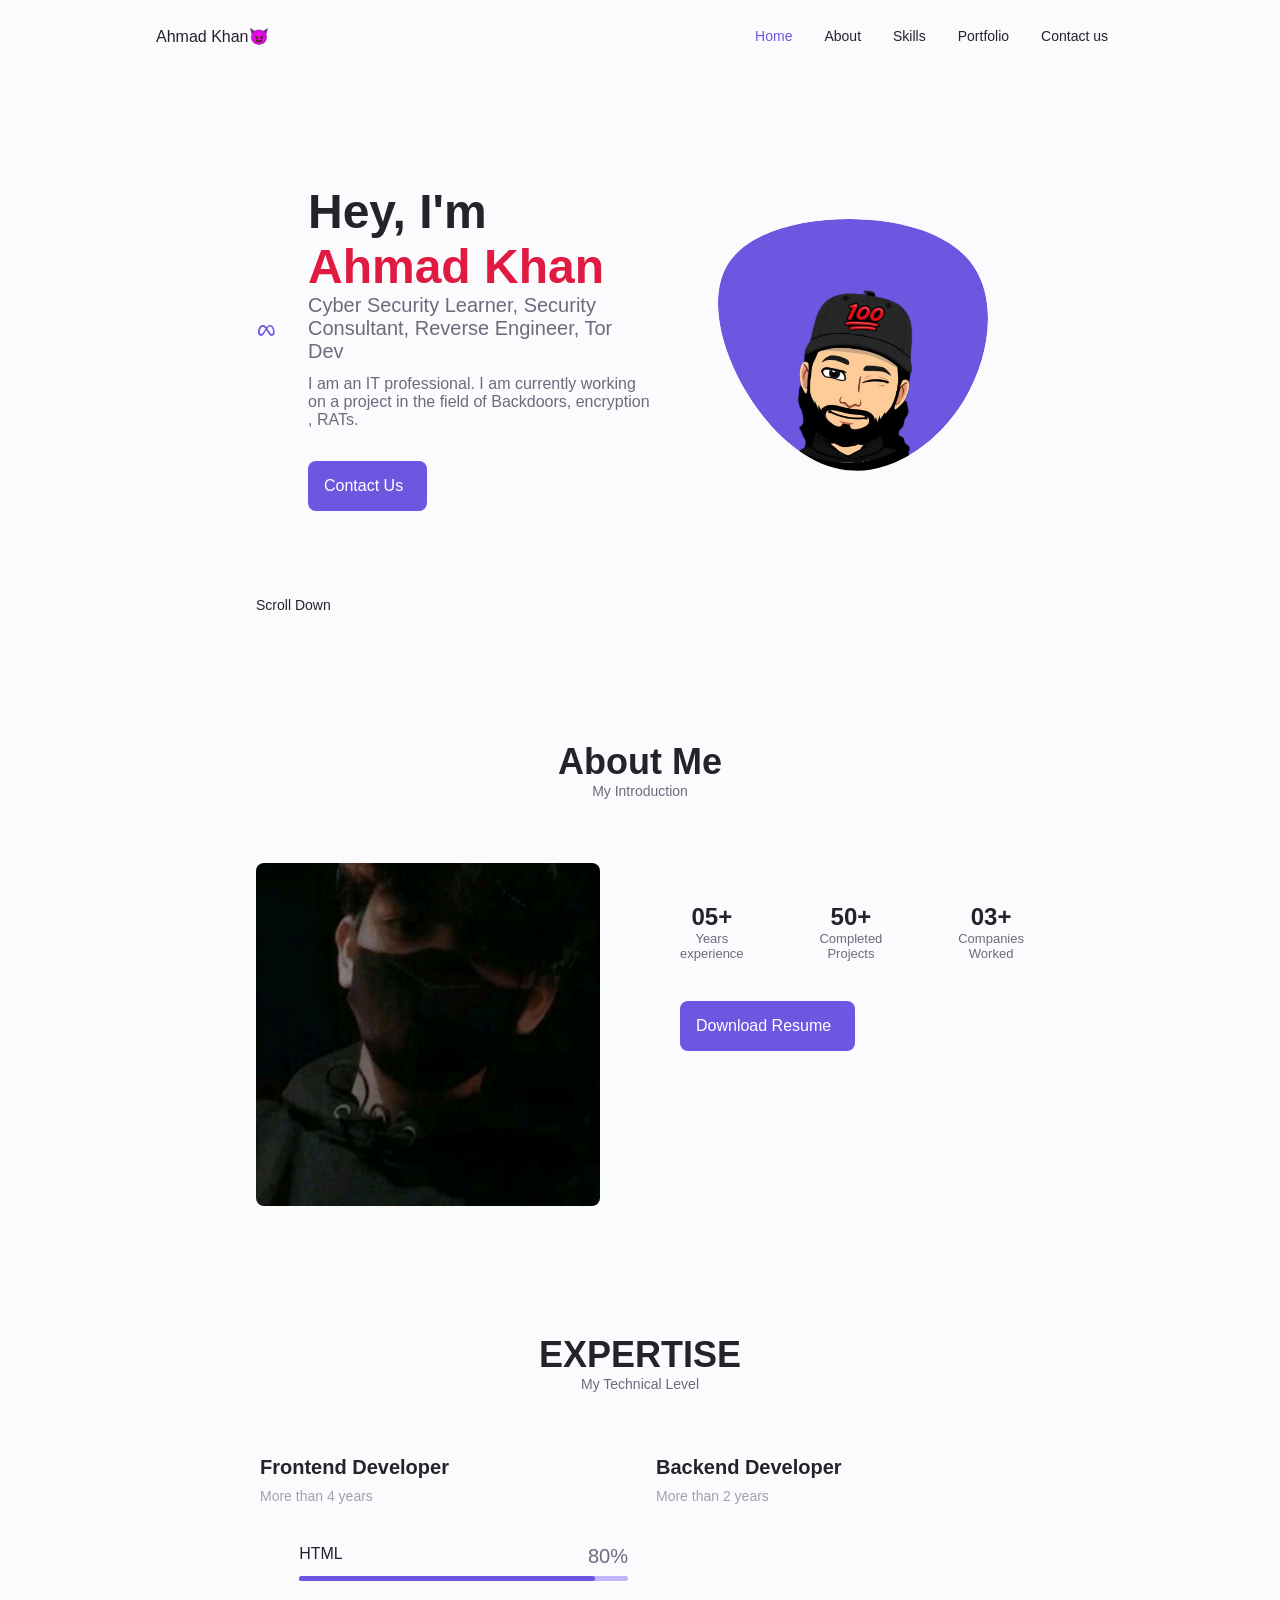
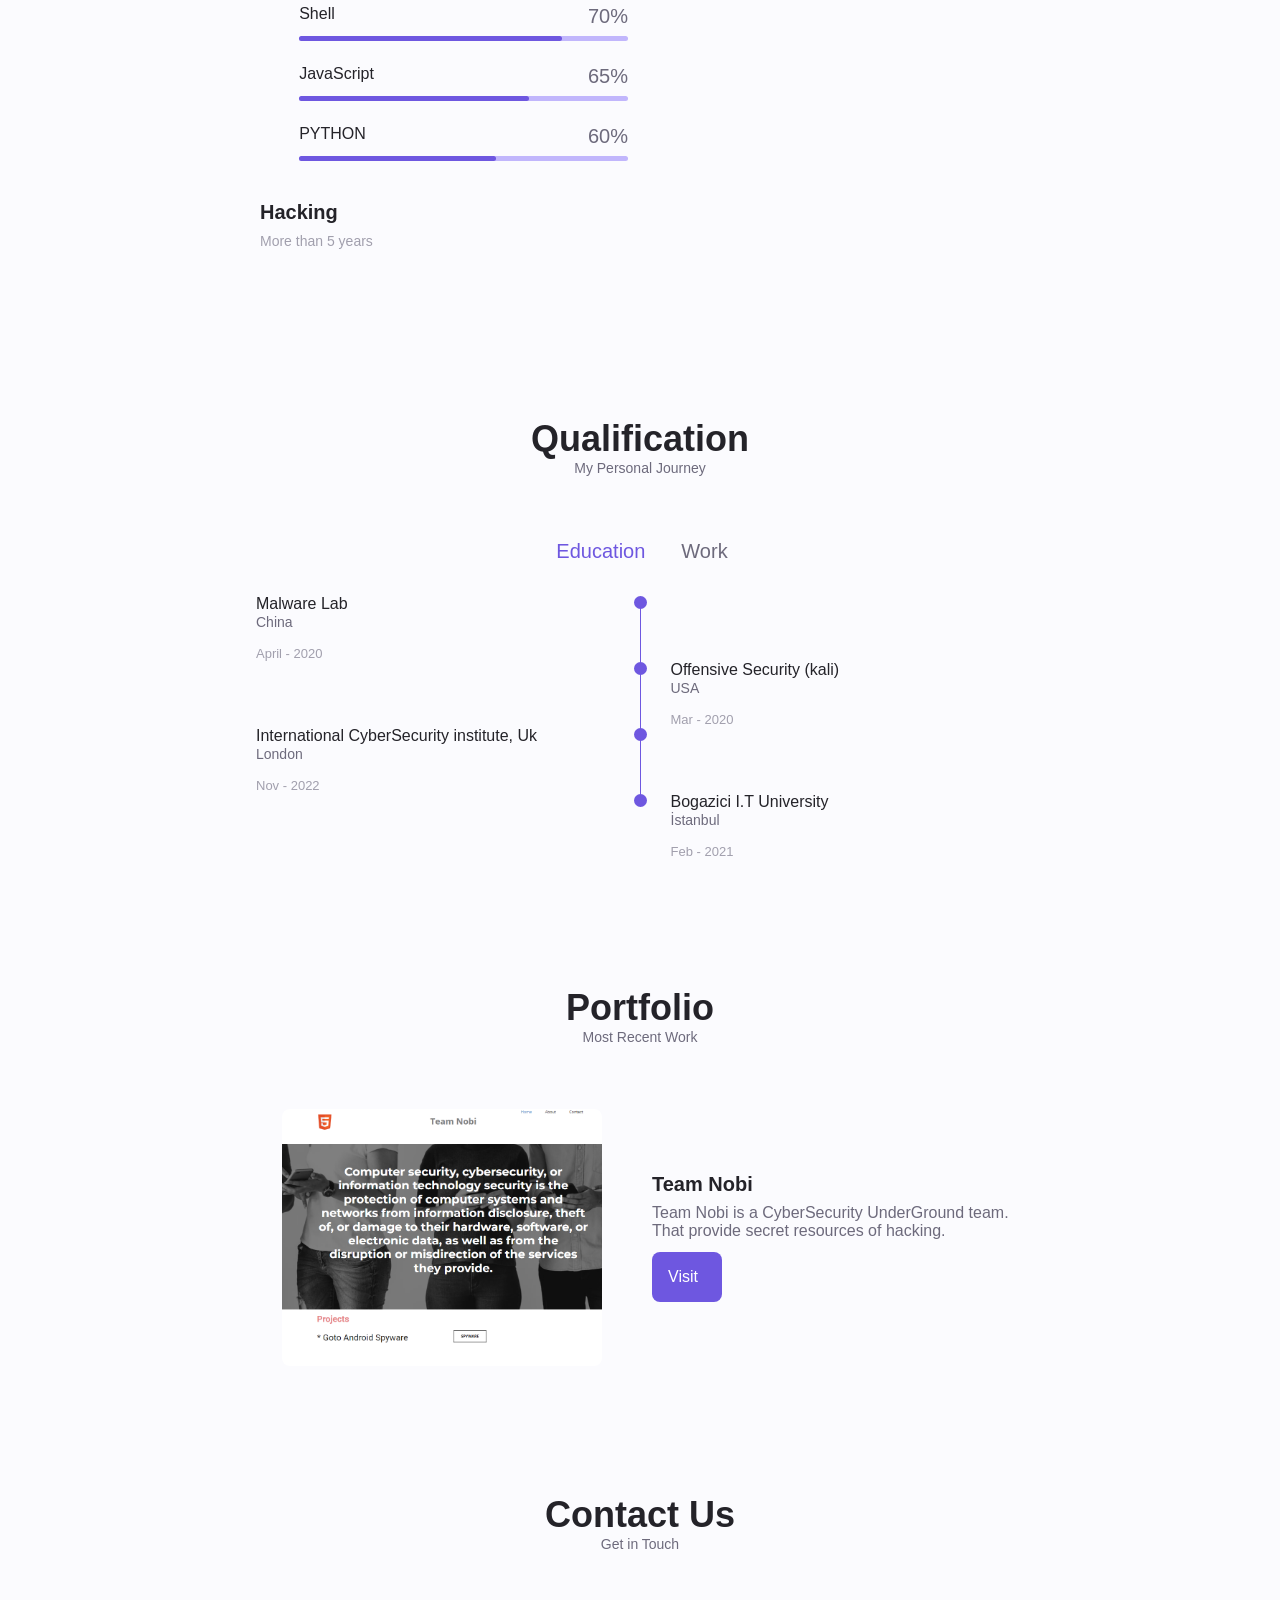
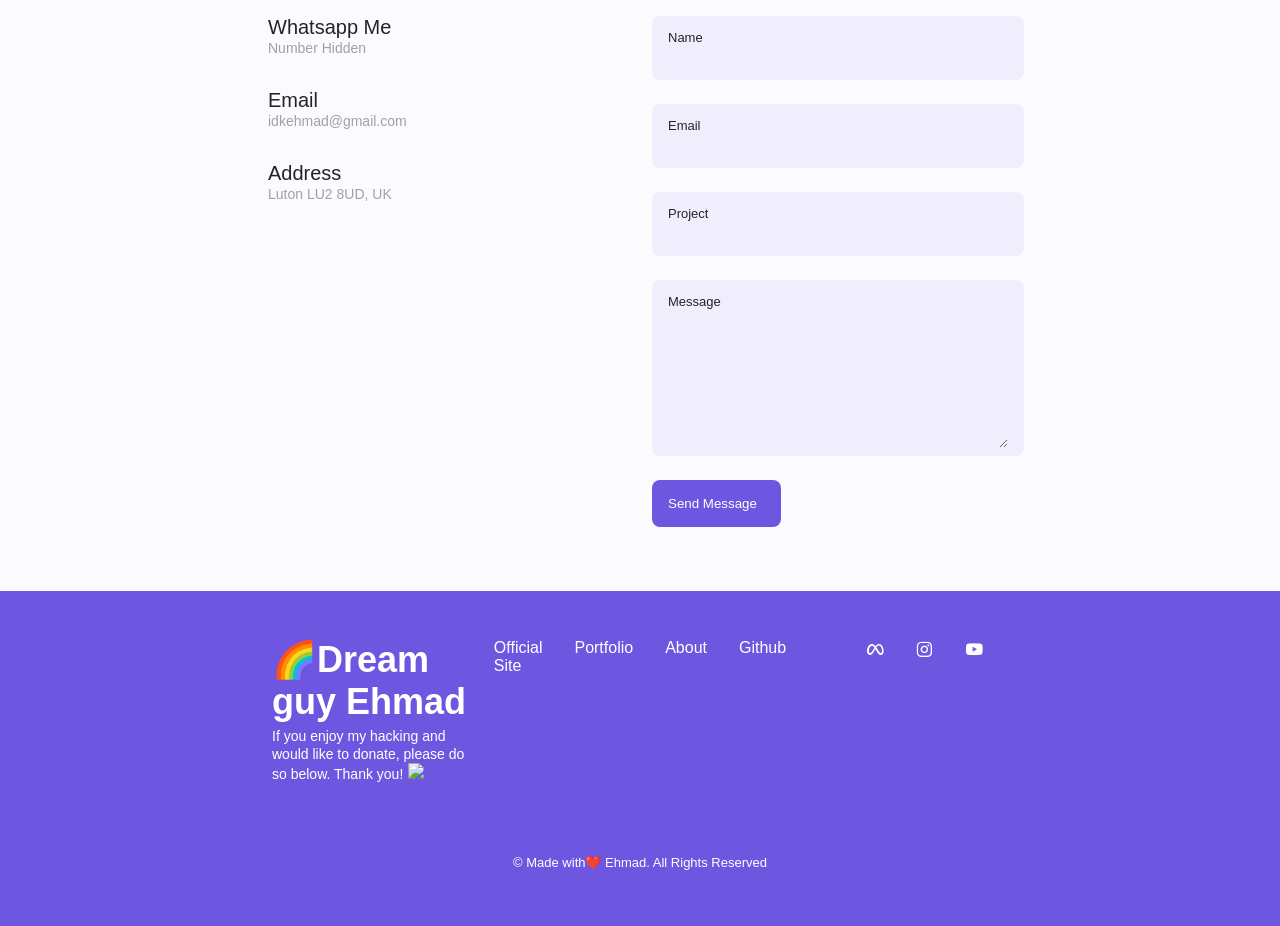
==== index.html @ 4e57ad01 "Update index.html" ====
<!DOCTYPE html>
<html lang="en">

<head>
    <meta charset="UTF-8">
    <meta name="viewport" content="width=device-width, initial-scale=1.0">
    <meta charset="UTF-8">
    <meta name="viewport" content="width=device-width, initial-scale=1.0">
    <meta name="viewport" content="width=device-width, initial-scale=1, shrink-to-fit=no">
    <meta name="viewport" content="width=device-width, initial-scale=1">
    <meta name="description"
        content="Hi there, I am Ahmad Khan. I'm a Ethical Hacker, programmer, Researcher, Pentester, dev  From Pakistan.">
    <meta name="robots" content="max-snippet:-1, max-image-preview:large, max-video-preview:-1">
    <link rel="canonical" href="#">
    <link rel="canonical" href="https://techbynobi.ga">
    <link rel="icon" type="image/x-icon" href="assets/img/favicon.ico">
    <meta property="og:locale" content="en_US">
    <meta property="og:type" content="website">
    <meta property="og:title" content=" (Fahad Khalid) - Cyber Security Lecturer, Security Consultant, Reverse Engineer, Tor Dev
    ">
    <meta property="og:description"
        content="Hi there, I am Ahmad Khan. A  a student of IT field, with a strong interest in information security; specifically penetration testing and offensive security.">


    <!--==================== UNICONS ====================-->
    <link rel="stylesheet" href="https://unicons.iconscout.com/release/v4.0.0/css/line.css">
    <link href='https://unpkg.com/boxicons@2.1.1/css/boxicons.min.css' rel='stylesheet'>
    <!--==================== SWIPER CSS ====================-->
    <link rel="stylesheet" href="assets/css/swiper-bundle.min.css">

    <!--==================== CSS ====================-->
    <link rel="stylesheet" href="assets/css/styles.css">

    <title>Personal Portfolio</title>
</head>

<body>
    <!--==================== HEADER ====================-->
    <header class="header" id="header">
        <nav class="nav container">
            <a class="nav__logo" href="#">Ahmad Khan😈</a>
            <div class="nav__menu" id="nav-menu">
                <ul class="nav__list grid">
                    <li class="nav__item">
                        <a class="nav__link active-link" href="#home">
                            <i class="uil uil-estate nav__icon"></i>Home
                        </a>
                    </li>
                    <li class="nav__item">
                        <a class="nav__link" href="#about">
                            <i class="uil uil-user nav__icon"></i>About
                        </a>
                    </li>
                    <li class="nav__item">
                        <a class="nav__link" href="#skills">
                            <i class="uil uil-file-alt nav__icon"></i>Skills
                        </a>
                    <li class="nav__item">
                        <a class="nav__link" href="#portfolio">
                            <i class="uil uil-scenery nav__icon"></i>Portfolio
                        </a>
                    </li>
                    <li class="nav__item">
                        <a class="nav__link" href="#contact">
                            <i class="uil uil-message nav__icon"></i>Contact us
                        </a>
                    </li>
                </ul>
                <i class="uil uil-times nav__close" id="nav-close"></i>
            </div>
            <div class="nav__btns">

                <!--==== Theme Change Button START ====-->
                <i class="uil uil-moon change-theme" id="theme-button"></i>
                <!--===== Theme Change Button END =====-->
                <div class="nav__toggle" id="nav-toggle">
                    <i class="uil uil-apps"></i>
                </div>
            </div>
        </nav>
    </header>

    <!--==================== MAIN ====================-->
    <main class="main">
        <!--==================== HOME ====================-->
        <section class="home section" id="home">
            <div class="home__container container grid">
                <div class="home__content grid">
                    <div class="home__social">
                        <a class="home__social-icon" href="https://facebook.com/babawaster" target="_blank">
                            <i class="bx bxl-meta"></i>
                        </a>
                        <a class="home__social-icon" href="https://youtube.com/" target="_blank">
                            <i class="uil uil-youtube"></i>
                        </a>
                        <a class="home__social-icon" href="https://github.com/mrxehmad" target="_blank">
                            <i class="uil uil-github-alt"></i>
                        </a>
                    </div>
                    <div class="home__img">
                        <svg class="home__blob" viewBox="0 0 200 187" xmlns="http://www.w3.org/2000/svg"
                            xmlns:xlink="http://www.w3.org/1999/xlink">
                            <mask id="mask0" mask-type="alpha">
                                <path d="M190.312 36.4879C206.582 62.1187 201.309 102.826 182.328 134.186C163.346 165.547 
                                 130.807 187.559 100.226 186.353C69.6454 185.297 41.0228 161.023 21.7403 129.362C2.45775 
                                 97.8511 -7.48481 59.1033 6.67581 34.5279C20.9871 10.1032 59.7028 -0.149132 97.9666 
                                 0.00163737C136.23 0.303176 174.193 10.857 190.312 36.4879Z" />
                            </mask>
                            <g mask="url(#mask0)">
                                <path d="M190.312 36.4879C206.582 62.1187 201.309 102.826 182.328 134.186C163.346 
                                 165.547 130.807 187.559 100.226 186.353C69.6454 185.297 41.0228 161.023 21.7403 
                                 129.362C2.45775 97.8511 -7.48481 59.1033 6.67581 34.5279C20.9871 10.1032 59.7028 
                                 -0.149132 97.9666 0.00163737C136.23 0.303176 174.193 10.857 190.312 36.4879Z" />
                                <image class="home__blob-img" x='12' y='18' href="assets/img/bitmo.png" />
                            </g>
                        </svg>
                    </div>
                    <div class="home__data">
                        <h1 class="home__title">Hey, I'm <span style="color: rgb(224, 26, 65);">Ahmad Khan</span></h1>
                        <h3 class="home__subtitle">Cyber Security Learner, Security Consultant, Reverse Engineer, Tor Dev</h3>
                        <p class="home__description">I am an IT professional.
                             I am currently working on a project in the field of Backdoors, encryption , RATs.</p>
                        <a class="button button--flex" href="#contact">
                            Contact Us <i class="uil uil-message button__icon"></i>
                        </a>
                    </div>
                </div>
                <div class="home__scroll">
                    <a class="home__scroll-button button--flex" href="#about">
                        <i class="uil uil-mouse-alt home__scroll-mouse"></i>
                        <span class="home__scroll-name">Scroll Down</span>
                        <i class="uil uil-arrow-down home__scroll-arrow"></i>
                    </a>
                </div>
            </div>
        </section>

        <!--==================== ABOUT ====================-->
        <section class="about section" id="about">
            <h2 class="section__title">About Me</h2>
            <span class="section__subtitle">My Introduction</span>
            <div class="about__container container grid">
                <img class="about__img" src="assets/img/admin.jpg" alt="about" />
                <div class="about__data">
                    <p class="about__description">
                        </p>
                    <div class="about__info">
                        <div>
                            <span class="about__info-title">05+</span>
                            <span class="about__info-name">Years <br /> experience</span>
                        </div>
                        <div>
                            <span class="about__info-title">50+</span>
                            <span class="about__info-name">Completed <br>Projects</span>
                        </div>
                        <div>
                            <span class="about__info-title">03+</span>
                            <span class="about__info-name">Companies <br>Worked</span>
                        </div>
                    </div>
                    <div class="about__buttons">
                        <a class="button button--flex" download=""
                            href="/site/bio.txt">
                            Download Resume <i class="uil uil-download-alt button__icon"></i>
                        </a>
                    </div>
                </div>
            </div>
        </section>

        <!--==================== SKILLS ====================-->
        <section class="skills section" id="skills">
            <h2 class="section__title">EXPERTISE</h2>
            <span class="section__subtitle">My Technical Level</span>
            <div class="skills__container container grid">
                <div>
                    <!--=================== Skil 1 ====================-->
                    <div class="skills__content skills__open">
                        <div class="skills__header">
                            <i class="uil uil-brackets-curly skills__icon"></i>
                            <div>
                                <h1 class="skills__title">Frontend Developer</h1>
                                <span class="skills__subtitle">More than 4 years</span>
                            </div>
                            <i class="uil uil-angle-down skills__arrow"></i>
                        </div>
                        <div class="skills__list grid">
                            <div class="skills__data">
                                <div class="skills__title">
                                    <h3 class="skills__name">HTML</h3>
                                    <span class="skills__number">80%</span>
                                </div>
                                <div class="skills__bar">
                                    <span class="skills__percentage skills__html"></span>
                                </div>
                            </div>
                            <div class="skills__data">
                                <div class="skills__title">
                                    <h3 class="skills__name">Shell</h3>
                                    <span class="skills__number">70%</span>
                                </div>
                                <div class="skills__bar">
                                    <span class="skills__percentage skills__css"></span>
                                </div>
                            </div>
                            <div class="skills__data">
                                <div class="skills__title">
                                    <h3 class="skills__name">JavaScript</h3>
                                    <span class="skills__number">65%</span>
                                </div>
                                <div class="skills__bar">
                                    <span class="skills__percentage skills__js"></span>
                                </div>
                            </div>
                            <div class="skills__data">
                                <div class="skills__title">
                                    <h3 class="skills__name">PYTHON</h3>
                                    <span class="skills__number">60%</span>
                                </div>
                                <div class="skills__bar">
                                    <span class="skills__percentage skills__react"></span>
                                </div>
                            </div>
                        </div>
                    </div>
                </div>
                <!--=================== Skil 2 ====================-->
                <div class="skills__content skills__close">
                    <div class="skills__header">
                        <i class="uil uil-server-network skills__icon"></i>
                        <div>
                            <h1 class="skills__title">Backend Developer</h1>
                            <span class="skills__subtitle">More than 2 years</span>
                        </div>
                        <i class="uil uil-angle-down skills__arrow"></i>
                    </div>
                    <div class="skills__list grid">
                        <div class="skills__data">
                            <div class="skills__title">
                                <h3 class="skills__name">PHP</h3>
                                <span class="skills__number">80%</span>
                            </div>
                            <div class="skills__bar">
                                <span class="skills__percentage skills__php"></span>
                            </div>
                        </div>
                        <div class="skills__data">
                            <div class="skills__title">
                                <h3 class="skills__name">NODE JS</h3>
                                <span class="skills__number">70%</span>
                            </div>
                            <div class="skills__bar">
                                <span class="skills__percentage skills__node"></span>
                            </div>
                        </div>
                        <div class="skills__data">
                            <div class="skills__title">
                                <h3 class="skills__name">FIREBASE</h3>
                                <span class="skills__number">68%</span>
                            </div>
                            <div class="skills__bar">
                                <span class="skills__percentage skills__firebase"></span>
                            </div>
                        </div>
                        <div class="skills__data">
                            <div class="skills__title">
                                <h3 class="skills__name">PYTHON</h3>
                                <span class="skills__number">95%</span>
                            </div>
                            <div class="skills__bar">
                                <span class="skills__percentage skills__python"></span>
                            </div>
                        </div>
                    </div>
                    <!--  </div>-->
                </div>
                <div>
                    <!--=================== Skil 3 ====================-->
                    <div class="skills__content skills__close">
                        <div class="skills__header">
                            <i class="uil uil-shield skills__icon"></i>
                            <div>
                                <h1 class="skills__title">Hacking</h1>
                                <span class="skills__subtitle">More than 5 years</span>
                            </div>
                            <i class="uil uil-angle-down skills__arrow"></i>
                        </div>
                        <div class="skills__list grid">
                            <div class="skills__data">
                                <div class="skills__title">
                                    <h3 class="skills__name">Pentesting</h3>
                                    <span class="skills__number">80%</span>
                                </div>
                                <div class="skills__bar">
                                    <span class="skills__percentage skills__Pentesting"></span>
                                </div>
                            </div>
                            <div class="skills__data">
                                <div class="skills__title">
                                    <h3 class="skills__name">Malware Development</h3>
                                    <span class="skills__number">100%</span>
                                </div>
                                <div class="skills__bar">
                                    <span class="skills__percentage skills__Malware"></span>
                                </div>
                            </div>
                            <div class="skills__data">
                                <div class="skills__title">
                                    <h3 class="skills__name">Reverse Engineering</h3>
                                    <span class="skills__number">90%</span>
                                </div>
                                <div class="skills__bar">
                                    <span class="skills__percentage skills__Reverse"></span>
                                </div>
                            </div>
                        </div>
                    </div>
                </div>
            </div>
            </div>
        </section>



        <!--==================== QUALIFICATION ====================-->
        <section class="qualification section">
            <h2 class="section__title">Qualification</h2>
            <span class="section__subtitle">My Personal Journey</span>

            <div class="qualification__container container">
                <div class="qualification__tabs">
                    <div class="qualification__button button--flex qualification__active" data-target="#education">
                        <i class="uil uil-graduation-cap qualification__icon"></i>
                        Education
                    </div>

                    <div class="qualification__button button--flex" data-target="#work">
                        <i class="uil uil-briefcase-alt qualification__icon"></i>
                        Work
                    </div>
                </div>

                <div class="qualification__section">
                    <!--==================== QUALIFICATION CONTENT 1 ====================-->
                    <div class="qualification__content qualification__active" data-content id="education">
                        <!--==================== QUALIFICATION C 1 ====================-->
                        <div class="qualification__data">
                            <div>
                                <h3 class="qualification__title"> Malware Lab</h3>
                                <span class="qualification__subtitle">China</span>
                                <div class="qualification__calendar">
                                    <i class="uil uil-calendar-alt"></i>
                                     April - 2020
                                </div>
                            </div>
                            <div>
                                <span class="qualification__rounder"></span>
                                <span class="qualification__line"></span>
                            </div>
                        </div>

                        <!--==================== QUALIFICATION 2 ====================-->
                        <div class="qualification__data">
                            <div></div>
                            <div>
                                <span class="qualification__rounder"></span>
                                <span class="qualification__line"></span>
                            </div>
                            <div>
                                <h3 class="qualification__title">Offensive Security (kali)</h3>
                                <span class="qualification__subtitle">USA</span>
                                <div class="qualification__calendar">
                                    <i class="uil uil-calendar-alt"></i>
                                    Mar - 2020
                                </div>
                            </div>
                        </div>

                        <!--==================== QUALIFICATION 3 ====================-->
                        <div class="qualification__data">
                            <div>
                                <h3 class="qualification__title">International
                                    CyberSecurity
                                    institute, Uk</h3>
                                <span class="qualification__subtitle">London</span>
                                <div class="qualification__calendar">
                                    <i class="uil uil-calendar-alt"></i>
                                    Nov - 2022
                                </div>
                            </div>

                            <div>
                                <span class="qualification__rounder"></span>
                                <span class="qualification__line"></span>
                            </div>
                        </div>
                        <!--==================== QUALIFICATION 4 ====================-->
                        <div class="qualification__data">
                            <div></div>
                            <div>
                                <span class="qualification__rounder"></span>
                                <!--==<span class="qualification__line"></span>===-->
                            </div>
                            <div>
                                <h3 class="qualification__title">Bogazici I.T
                                    University</h3>
                                <span class="qualification__subtitle">İstanbul</span>
                                <div class="qualification__calendar">
                                    <i class="uil uil-calendar-alt"></i>
                                   Feb - 2021
                                </div>
                            </div>
                        </div>
                    </div>
                    <!--==================== QUALIFICATIONs CONTENT 1 ====================-->
                    <div class="qualification__content" data-content id="work">
                        <!--==================== QUALIFICATION 1 ====================-->
                        <div class="qualification__data">
                            <div>
                                <h3 class="qualification__title">Web Developer & Platform Manager</h3>
                                <span class="qualification__subtitle">Hell Corporations</span>
                                <div class="qualification__calendar">
                                    <i class="uil uil-calendar-alt"></i>
                                   April - 2022
                                </div>
                            </div>

                            <div>
                                <span class="qualification__rounder"></span>
                                <span class="qualification__line"></span>
                            </div>
                        </div>

                        <!--==================== QUALIFICATION 2 ====================-->
                        
                        <!--==================== QUALIFICATION 3 ====================-->
                        <div class="qualification__data">
                            <div>
                                <h3 class="qualification__title">Ui Design</h3>
                                <span class="qualification__subtitle">Area 52</span>
                                <div class="qualification__calendar">
                                    <i class="uil uil-calendar-alt"></i>
                                    2013 - 2015
                                </div>
                            </div>

                            <div>
                                <span class="qualification__rounder"></span>
                                <!--<span class="qualification__line"></span>-->
                            </div>
                        </div>
                    </div>
                </div>
            </div>
        </section>
        
        <!--==================== PORTFOLIO ====================-->
        <section class="portfolio section" id="portfolio">
            <h2 class="section__title">Portfolio</h2>
            <span class="section__subtitle">Most Recent Work</span>
            <div class="portfolio__container container swiper-container">
                <div class="swiper-wrapper">
                    <!--==================== PORTFOLIO 1 ====================-->
                    <div class="portfolio__content grid swiper-slide">
                        <img class="portfolio__img" src="assets/img/portfolio1.jpg" alt="portfolio1" />

                        <div class="portfolio__data">
                            <h3 class="port__title">Team Nobi</h3>
                            <p class="port__des">Team Nobi is a CyberSecurity UnderGround team. That provide secret resources of hacking.</p>
                            <a class="button button--flex button--small portfolio__button"
                                href="/sites/tn.html" target="_blank">
                                Visit
                                <i class="uil uil-arrow-right button__icon"></i>
                            </a>
                        </div>
                    </div>

                    <!--==================== PORTFOLIO 2 ====================-->
                    <div class="portfolio__content grid swiper-slide">
                        <img class="portfolio__img" src="assets/img/portfolio2.jpg" alt="portfolio2" />

                        <div class="portfolio__data">
                            <h3 class="port__title">Tech Nobi Security Blog</h3>
                            <p class="port__des">Tech Nobi is a secret cyber security blog that provides all hidden information about dark cyber security topics.</p>
                            <a class="button button--flex button--small portfolio__button"
                                href="/site/index.html" target="_blank">
                                Visit
                                <i class="uil uil-arrow-right button__icon"></i>
                            </a>
                        </div>
                    </div>

                    <!--==================== PORTFOLIO 3 ====================-->
                    
                <!-- Add Arrows -->
                <div class="swiper-button-next">
                    <i class="uil uil-angle-right-b swiper-portfolio-icon"></i>
                </div>

                <div class="swiper-button-prev">
                    <i class="uil uil-angle-left-b swiper-portfolio-icon"></i>
                </div>

                <!-- Add Pagination -->
                <div class="swiper-pagination"></div>
            </div>
        </section>

       

        <!--==================== CONTACT ME ====================-->
        <section class="contact section" id="contact">
            <h2 class="section__title">Contact Us</h2>
            <span class="section__subtitle">Get in Touch</span>

            <div class="contact__container container grid">
                <div>
                    <div class="contact__information">
                        <i class="uil uil-phone contact__icon"></i>

                        <div>
                            <h3 class="contact__title">Whatsapp Me</h3>
                            <span class="contact__subtitle">Number Hidden</span>
                        </div>
                    </div>

                    <div class="contact__information">
                        <i class="uil uil-envelope container__icon contact__icon"></i>

                        <div>
                            <h3 class="contact__title">Email</h3>
                            <span class="contact__subtitle">idkehmad@gmail.com</span>
                        </div>
                    </div>

                    <div class="contact__information">
                        <i class="uil uil-map-marker contact__icon"></i>

                        <div>
                            <h3 class="contact__title">Address</h3>
                            <span class="contact__subtitle">Luton LU2 8UD, UK</span>
                        </div>
                    </div>
                </div>
                <form class="contact__form grid" action="mailto:idkehmad@gmail.com" method="POST"
                    accept-charset="utf-8">
                    <div class="contact__inputs grid">
                        <div class="contact__content">
                            <label class="contact__label" for="">Name</label>
                            <input class="contact__input" type="text" name="" id="_replyto" value="" />
                        </div>
                        <div class="contact__content">
                            <label class="contact__label" for="">Email</label>
                            <input class="contact__input" type="email" name="" id="message" value="" />
                        </div>
                    </div>
                    <div class="contact__content">
                        <label class="contact__label" for="">Project</label>
                        <input class="contact__input" type="text" name="" id="name" value="" />
                    </div>
                    <div class="contact__content">
                        <label class="contact__label" for="">Message</label>
                        <textarea class="contact__input" name="message" rows="7" cols="0"></textarea>
                    </div>

                    <div>
                        <a class="button button--flex" type="submit">
                            <button type="submit"
                                style="background-color: transparent; border-style: hidden; color: white;"> Send
                                Message</button>
                            <i class="uil uil-message button__icon"></i>
                        </a>
                    </div>
                </form>
            </div>
        </section>
    </main>

    <!--==================== FOOTER ====================-->
    <footer class="footer">
        <div class="footer__bg">
            <div class="footer__container container grid">
                <div>
                    <h1 class="footer__title">🌈Dream guy Ehmad</h1>
                    <span class="footer__subtitle"> If you enjoy my hacking and would like to donate, please do so below. Thank you!</span>
                    <a href="https://www.buymeacoffee.com/mrxahmad" target="_blank"><img src="https://img.buymeacoffee.com/button-api/?text=Buy me a coffee&emoji=&slug=itxfahdi&button_colour=BD5FFF&font_colour=ffffff&font_family=Cookie&outline_colour=000000&coffee_colour=FFDD00" /></a>
                </div>

                <ul class="footer__links">
                    <li>
                        <a class="footer__link" href="site/index.html" target="_blank" title="Portfolio">Official Site</a>
                    </li>
                    <li>
                        <a class="footer__link" href="#portfolio" title="Portfolio">Portfolio</a>
                    </li>
                    <li>
                        <a class="footer__link" href="#about" title="About">About</a>
                    </li>
                    <li>
                        <a class="footer__link" href="https://github.com/mrxahmad" title="Github"
                            target="_blank">Github</a>
                    </li>
                </ul>
                <div class="footer__socials">
                    <a class="footer__social" href="https://facebook.com/babawaster" title="Facebook" target="_blank">
                        <i class="bx bxl-meta"></i>
                    </a>

                    <a class="footer__social" href="https://instagram.com/mr__xahmad" title="Instagram" target="_blank">
                        <i class='bx bxl-instagram' ></i>
                    </a>
                    
                    

                    <a class="footer__social" href="https://youtube.com/" title="YouTube" target="_blank">
                        <i class='bx bxl-youtube' ></i>
                    </a>
                </div>
            </div>
            <p class="footer__copy">&#169; Made with❤️ Ehmad. All Rights Reserved</p>
        </div>
    </footer>

    <!--==================== SCROLL TOP ====================-->
    <a class="scrollup" id="scroll-up" href="#">
        <i class="uil uil-arrow-up scrollup__icon"></i>
    </a>

    <!--==================== SWIPER JS ====================-->
    <script src="assets/js/swiper-bundle.min.js"></script>

    <!--==================== MAIN JS ====================-->
    <script src="assets/js/main.js"></script>
</body>

</html>
---- assets/css/styles.css ----
/*==================== GOOGLE FONTS ====================*/
@import url('https://fonts.googleapis.com/css2?family=Poppins:wght@400;500&display=swap');

/*==================== VARIABLES CSS ====================*/
:root {
    --header-height: 3rem;

    /*========== Colors ==========*/
    /* Change favorite color */
    --hue-color: 250; /*Purple 250 - Green 142 - Blue 230 - Pink 340*/

    /* HSL color mode */
    --first-color: hsl(var(--hue-color), 69%, 61%);
    --first-color-second: hsl(var(--hue-color), 69%, 61%);
    --first-color-alt: hsl(var(--hue-color), 57%, 53%);
    --first-color-lighter: hsl(var(--hue-color), 92%, 85%);
    --title-color: hsl(var(--hue-color), 8%, 15%);
    --text-color: hsl(var(--hue-color), 8%, 45%);
    --text-color-light: hsl(var(--hue-color), 8%, 65%);
    --input-color: hsl(var(--hue-color), 70%, 96%);
    --body-color: hsl(var(--hue-color), 60%, 99%);
    --container-color: #FFF;
    --scroll-bar-color: hsl(var(--hue-color), 12%, 90%);
    --scroll-thumb-color: hsl(var(--hue-color), 12%, 80%);

    /*========== Font and typography ==========*/
    --body-font: cursive;

    /* .5rem = 8px, 1rem = 16px, 1.5rem = 24px ... */
    --big-font-size: 2rem;
    --h1-font-size: 1.5rem;
    --h2-font-size: 1.25rem;
    --h3-font-size: 1.125rem;
    --normal-font-size: .938rem;
    --small-font-size: .813rem;
    --smaller-font-size: .75rem;

    /*========== Font weight ==========*/
    --font-medium: 500;
    --font-semi-bold: 600;

    /*========== Margenes Bottom ==========*/
    /* .25rem = 4px, .5rem = 8px, .75rem = 12px ... */
    --mb-0-25: .25rem;
    --mb-0-5: .5rem;
    --mb-0-75: .75rem;
    --mb-1: 1rem;
    --mb-1-5: 1.5rem;
    --mb-2: 2rem;
    --mb-2-5: 2.5rem;
    --mb-3: 3rem;

    /*========== z index ==========*/
    --z-tooltip: 10;
    --z-fixed: 100;
    --z-modal: 1000;
}

/* Font size for large devices */
@media screen and (min-width: 968px) {
    :root {
        --big-font-size: 3rem;
        --h1-font-size: 2.25rem;
        --h2-font-size: 1.5rem;
        --h3-font-size: 1.25rem;
        --normal-font-size: 1rem;
        --small-font-size: .875rem;
        --smaller-font-size: .813rem;
    }
}

/*========== Variables Dark theme ==========*/

body.dark-theme{
     /* HSL color mode */
     --first-color-second: hsl(var(--hue-color), 30%, 8%);
     --title-color: hsl(var(--hue-color), 8%, 95%);
     --text-color: hsl(var(--hue-color), 8%, 75%);
     --input-color: hsl(var(--hue-color), 29%, 16%);
     --body-color: hsl(var(--hue-color), 28%, 12%);
     --container-color: hsl(var(--hue-color), 29%, 16);
     --scroll-bar-color: hsl(var(--hue-color), 12%, 48%);
     --scroll-thumb-color: hsl(var(--hue-color), 12%, 36%);
}

/*========== Button Dark/Light ==========*/
.nav__btns{
   display: flex;
   align-items: center;
}

.change-theme{
   font-size: 1.25rem;
   color: var(--title-color);
   margin-right: var(--mb-1);
   cursor: pointer;
}

.change-theme:hover{
   color: var(--first-color);
}

/*==================== BASE ====================*/
*{
   box-sizing: border-box;
   padding: 0;
   margin: 0;
}

html{
   scroll-behavior: smooth;
}

body{
   margin: 0 0 var(--header-height) 0;
   /* font-family: var(--body-color); */
   font-family: 'Gill Sans', 'Gill Sans MT', Calibri, 'Trebuchet MS', sans-serif;
   font-style: var(--normal-font-size);
   background-color: var(--body-color);
   color: var(--text-color);
}

h1,h2,h3,h4{
   color: var(--title-color);
   font-weight: var(--font-semi-bold);
}
ul{
   list-style: none;
}

a{
   text-decoration: none;
}

img{
   max-width: 100%;
   height: auto;
}
/*==================== REUSABLE CSS CLASSES ====================*/
.section{
   padding: 2rem 0 4rem;
}

.section__title{
   font-size: var(--h1-font-size);
}

 .section__subtitle{
    display: block;
    font-size: var(--small-font-size);
    margin-bottom: var(--mb-3);
 }

 .section__title,
 .section__subtitle{
    text-align: center;
 }
/*==================== LAYOUT  ====================*/
.container{
   max-width: 768px;
   margin-left: var(--mb-1-5);
   margin-right: var(--mb-1-5);
}

.grid{
   display: grid;
   gap: 1.5rem;
}

.header{
   width: 100%;
   position: fixed;
   bottom: 0;
   left: 0;
   z-index: var(--z-fixed);
   background-color: var(--body-color);
}
/*==================== NAV ====================*/

.nav{
   max-width: 968px;
   height: var(--header-height);
   display: flex;
   justify-content: space-between;
   align-items: center;
}
.nav__logo,
.nav__toggle{
   color: var(--title-color);
   font-weight: var(--font-medium);
}

.nav__logo:hover{
   color: var(--first-color);
}
.nav__toggle{
   font-size: 1.1rem;
   cursor: position;
}
.nav__toggle:hover{
   color: var(--first-color);
}

@media screen and (max-width: 767px){
   .nav__menu{
      position: fixed;
      bottom: -100%;
      left: 0;
      width: 100%;
      background-color: var(--body-color);
      padding: 2rem 1.5rem 4rem;
      box-shadow: 0 -1px 4px rgba(0, 0, 0, .15);
      border-radius: 1.5rem 1.5rem 0 0;
      transition: .3s;
   }
}

.nav__list{
   grid-template-columns: repeat(3, 1fr);
   gap: 2rem;
}

.nav__link{
   display: flex;
   flex-direction: column;
   align-items: center;
   font-size: var(--small-font-size);
   color: var(--title-color);
   font-weight: var(--font-medium);
}

.nav__link:hover{
   color: var(--first-color);
}

.nav__icon{
   font-size: 1.2rem;
}

.nav__close{
   position: absolute;
   right: 1.3rem;
   bottom: .5rem;
   font-size: 1.5rem;
   cursor: pointer;
   color: var(--first-color);
}

.nav__close:hover{
   color: var(--first-color-alt);
}
/* show menu */
.show-menu{
   bottom: 0;
}

/* Active link */
.active-link{
   color: var(--first-color);
}

/* Change background header */
.scroll-header{
   box-shadow: 0 -1px 4px rgba(0, 0, 0, .15);
}

/*==================== HOME ====================*/
.home__container{
   gap: 1rem;
}

.home__content{
   grid-template-columns: .5fr 3fr;
   padding-top: 3.5rem;
   align-items: center;
}

.home__social{
   display: grid;
   grid-template-columns: max-content;
   row-gap: 1rem;
}

.home__social-icon{
   font-size: 1.25rem;
   color: var(--first-color);
}

.home__social-icon:hover{
   color: var(--first-color-alt);
}

.home__blob{
   width: 200px;
   fill: var(--first-color);
}

.home__blob-img{
   width: 170px;
}

.home__data{
   grid-column: 1/3;
}

.home__title{
   font-size: var(--big-font-size);
}

.home__subtitle{
   font-size: var(--h3-font-size);
   color: var(--text-color);
   font-weight: var(--font-medium);
   margin-bottom: var(--mb-0-75);
}

.home__description{
   margin-bottom: var(--mb-2);
}

.home__scroll{
   display: none;
}

.home__scroll-button{
   color: var(--first-color);
   transition: .3s;
}

.home__scroll-button:hover{
   transform: translateY(.25rem);
}

.home__scroll-mouse{
   font-size: 2rem;
}

.home__scroll-name{
   font-size: var(--small-font-size);
   color: var(--title-color);
   font-weight: var(--font-medium);
   margin-right: var(--mb-0-25);
}

.home__scroll-arrow{
   font-size: 1.25rem;
}
/*==================== BUTTONS ====================*/
.button{
   display: inline-block;
   background-color: var(--first-color);
   color: #FFF;
   padding: 1rem;
   border-radius: .5rem;
   font-weight: --font-medium;
}

.button:hover{
   background-color: var(--first-color-alt);
}

.button__icon{
   font-size: 1.25rem;
   margin-left: var(--mb-0-5);
   transition: .3s;
}

.button--white{
   background-color: #FFF;
   color: var(--first-color);
}

.button--white:hover{
   background-color: #FFF;
}

.button--flex{
   display: inline-flex;
   align-items: center;
}

.button__small{
   padding: .75rem 1rem;
}

.button--link{
   padding: 0;
   background-color: transparent;
   color: var(--first-color);
}

.button--link:hover{
   background-color: transparent;
   color: var(--first-color-alt);
}
/*==================== ABOUT ====================*/
.about__img{
   width: 200px;
   border-radius: .5rem;
   justify-self: center;
   align-self: center;
}

.about__description{
   text-align: center;
   margin-bottom: var(--mb-2-5);
}

.about__info{
   display: flex;
   justify-content: space-evenly;
   margin-bottom: var(--mb-2-5);
}

.about__info-title{
   font-size: var(--h2-font-size);
   font-weight: var(--font-semi-bold);
   color: var(--title-color);
}

.about__info-name{
   font-size: var(--smaller-font-size);
}

.about__info-title,
.about__info-name{
   display: block;
   text-align: center;
}

.about__buttons{
   display: flex;
   justify-content: center;
}
/*==================== SKILLS ====================*/
.skills__container{
   row-gap: 0;
}

.skills__header{
   display: flex;
   align-items: center;
   margin-bottom: var(--mb-2-5);
   cursor: pointer;
}

.skills__icon,
.skills__arrow{
   font-size: 2rem;
   color: var(--first-color);
}

.skills__icon{
   margin-right: var(--mb-0-25);
}

.skills__title{
   font-size: var(--h3-font-size);
}

.skills__subtitle{
   font-size: var(--small-font-size);
   color: var(--text-color-light);
}

.skills__arrow{
   margin-left: auto;
   transition: .4s;
}

.skills__list{
   row-gap: 1.5rem;
   padding-left: 2.7rem;
}

.skills__title{
   display: flex;
   justify-content: space-between;
   margin-bottom: var(--mb-0-5);
}

.skills__name{
   font-size: var(--normal-font-size);
   font-weight: var(--font-medium);
}

.skills__bar,
.skills__percentage{
   height: 5px;
   border-radius: .25rem;
}

.skills__bar{
   background-color: var(--first-color-lighter);
}

.skills__percentage{
   display: block;
   background-color: var(--first-color);
}

.skills__html{
   width: 90%;
}

.skills__css{
   width: 80%;
}

.skills__js{
   width: 70%;
}

.skills__react{
   width: 60%;
}

.skills__php{
   width: 80%;
}

.skills__node{
   width: 70%;
}

.skills__firebase{
   width: 68%;
}

.skills__python{
   width: 95%;
}

.skills__Pentesting{
   width: 90%;
}

.skills__Malware{
   width: 100%;
}

.skills__Reverse{
   width: 90%;
}

.skills__close .skills__list{
   height: 0;
   overflow: hidden;
}

.skills__open .skills__list{
   height: max-content;
   margin-bottom: var(--mb-2-5);
}

.skills__open .skills__arrow{
   transform: rotate(-180deg);
}
/*==================== QUALIFICATION ====================*/
.qualification__tabs{
   display: flex;
   justify-content: space-evenly;
   margin-bottom: var(--mb-2);
}

.qualification__button{
   font-size: var(--h3-font-size);
   font-weight: var(--font-medium);
   cursor: pointer;
}

.qualification__button:hover{
   color: var(--first-color);
}

.qualification__icon{
   font-size: 1.8rem;
   margin-right: var(--mb-0-25);
}

.qualification__data{
   display: grid;
   grid-template-columns: 1fr max-content 1fr;
   column-gap: 1.5rem;
}

.qualification__title{
   font-size: var(--normal-font-size);
   font-weight: var(--font-medium);
}

.qualification__subtitle{
   display: inline-block;
   font-size: var(--small-font-size);
   margin-bottom: var(--mb-1);
}

.qualification__calendar{
   font-size: var(--smaller-font-size);
   color: var(--text-color-light);
}

.qualification__rounder{
   display: inline-block;
   width: 13px;
   height: 13px;
   background-color: var(--first-color);
   border-radius: 50%;
}

.qualification__line{
   display: block;
   width: 1px;
   height: 100%;
   background-color: var(--first-color);
   transform: translate(6px, -7px);
}

.qualification [data-content]{
   display: none;
}

.qualification__active[data-content]{
   display: block;
}

.qualification__button.qualification__active{
   color: var(--first-color);
}
/*==================== SERVICES ====================*/
.services__container{
   gap: 1.5rem;
   grid-template-columns: repeat(2, 1fr);
}

.services__content{
   position: relative;
   background-color: var(--container-color);
   padding: 3.5rem .5rem 1.25rem 1.5rem;
   border-radius: .25rem;
   box-shadow: 0 2px 4px rgba(0, 0, 0, .15);
   transition: .3s;
}

.services__content:hover{
   box-shadow: 0 4px 8px rgba(0, 0, 0, .15);
}

.services__icon{
   display: block;
   font-size: 1.5rem;
   color: var(--first-color);
   margin-bottom: var(--mb-1);
}

.services__title{
   font-size: var(--h3-font-size);
   margin-bottom: var(--mb-1);
   font-weight: var(--font-medium);
}

.services__button{
   cursor: pointer;
   font-size: var(--small-font-size);
}

.services__button:hover .button__icon{
   transform: translateX(.25rem);
}

.services__modal{
   position: fixed;
   top: 0;
   left: 0;
   right: 0;
   bottom: 0;
   background-color: rgba(0, 0, 0, .5);
   display: flex;
   align-items: center;
   justify-content: center;
   padding: 0 1rem;
   z-index: var(--z-modal);
   opacity: 0;
   visibility: hidden;
   transition: .3s;
}

.services__modal-content{
   position: relative;
   background-color: var(--container-color);
   padding: 1.5rem;
   border-radius: .5rem;
}

.services__modal-services{
   row-gap: 1rem;
}

.services__modal-service{
   display: flex;
}

.services__modal-title{
   font-size: var(--h3-font-size);
   font-weight: var(--font-medium);
   margin-bottom: var(--mb-1-5);
}

.services__modal-close{
   position: absolute;
   top: 1rem;
   right: 1rem;
   font-size: 1.5rem;
   color: var(--first-color);
   cursor: pointer;
}

.services__modal-icon{
   color: var(--first-color);
   margin-right: var(--mb-0-25);
}

/* Active Modal */
.active-modal{
   opacity: 1;
   visibility: visible;
}

/*==================== PORTFOLIO ====================*/
.portfolio__container{
   overflow: initial;
}

.portfolio__content{
   padding-top: 0 1.5rem;
}

.portfolio__img{
   width: 265px;
   border-radius: .5rem;
   justify-self: center;
}

.port__title{
   font-size: var(--h3-font-size);
   margin-bottom: var(--mb-0-5);
}

.port__des{
   margin-bottom: var(--mb-0-75);
}

.portfolio__button:hover .button__icon{
   transform: translateX(.25rem);
}

.swiper-button-prev::after,
.swiper-button-next::after{
   content: '';
}

.swiper-portfolio-icon{
   font-size: 2rem;
   color: var(--first-color);
}

.swiper-button-prev{
   left: -.5rem;
}

.swiper-button-next{
   right: -.5rem;
}

.swiper-container-horizontal > .swiper-pagination-bullets{
   bottom: -2.5rem;
}

.swiper-pagination-bullet-active{
   background-color: var(--first-color);
}

.swiper-button-prev,
.swiper-button-next,
.swiper-pagination-bullet{
   outline: none;
}
/*==================== PROJECT IN MIND ====================*/
.pro{
   text-align: center;
}

.pro__bg{
   background-color: var(--first-color-second);
   padding-top: 3rem;
}

.pro__title{
   font-size: var(--h3-font-size);
   margin-bottom: var(--mb-0-75); 
}

.pro__des{
   margin-bottom: var(--mb-1-5);
}

.pro__title,
.pro__des{
   color: #FFF;
}

.pro__img{
   width: 232px;
   justify-self: center;
}
/*==================== TESTIMONIAL ====================*/
.testimonial__data,
.testimonial__header{
   display: flex;
}

.testimonial__data{
   justify-content: space-between;
   margin-bottom: var(--mb-1);
}

.testimonial__img{
   width: 60px;
   height: 60px;
   border-radius: 50%;
   margin-right: var(--mb-0-75);
}

.testimonial__name{
   font-size: var(--h3-font-size);
   font-weight: var(--font-medium);
}

.testimonial__client{
   font-size: var(--small-font-size);
   color: var(--text-color-light);
}

.testimonial__des{
   margin-bottom: var(--mb-2-5);
}

.testimonial__icon-star{
   color: var(--first-color);
}

.swiper-container .swiper-pagination-testimonial{
   bottom: 0;
}
/*==================== CONTACT ME ====================*/
.contact__container{
   row-gap: 3rem;
}

.contact__information{
   display: flex;
   margin-bottom: var(--mb-2);
}

.contact__icon{
   font-size: 2rem;
   color: var(--first-color);
   margin-right: var(--mb-0-75);
}

.contact__title{
   font-size: var(--h3-font-size);
   font-weight: var(--font-medium);
}

.contact__subtitle{
   font-size: var(--small-font-size);
   color: var(--text-color-light);
}

.contact__content{
   background-color: var(--input-color);
   border-radius: .5rem;
   padding: .75rem 1rem .25rem;
}

.contact__label{
   font-size: var(--smaller-font-size);
   color: var(--title-color);
}

.contact__input{
   width: 100%;
   background-color: var(--input-color);
   color: var(--text-color);
   font-family: var(--body-font);
   font-size: var(--normal-font-size);
   border: none;
   outline: none;
   padding: .25rem .5rem .5rem 0;
}

/*==================== FOOTER ====================*/
.footer{
   padding-top: 2rem;
}

.footer__container{
   row-gap: 3.5rem;
}

.footer__bg{
   background-color: var(--first-color-second);
   padding: 2rem 0 3rem;
}

.footer__title{
   font-size: var(--h1-font-size);
   margin-bottom: var(--mb-0-25);
}

.footer__subtitle{
   font-size: var(--small-font-size);
}

.footer__links{
   display: flex;
   flex-direction: column;
   row-gap: 0.8rem;
}

.footer__links:hover{
   color: var(--first-color-lighter);
}

.footer__social{
   font-size: 1.25rem;
   margin-right: var(--mb-1-5);
}

.footer__social:hover{
   /* color: var(--first-color-lighter); */
   color: crimson;
}

.footer__copy{
   font-size: var(--smaller-font-size);
   text-align: center;
   color: var(--text-color-light);
   margin-top: var(--mb-3);
   color: #FFF;
}

.footer__title,
.footer__subtitle,
.footer__link,
.footer__social{
   color: #FFF;
}

/*========== SCROLL UP ==========*/
.scrollup{
   position: fixed;
   right: 1rem;
   bottom: -20%;
   background-color: var(--first-color);
   opacity: .8;
   padding: 0 .3rem;
   border-radius: .4rem;
   z-index: var(--z-tooltip);
   transition: .4s;
}

.scrollup:hover{
   background-color: var(--first-color-alt);
}

.scrollup__icon{
   font-size: 1.5rem;
   color: #FFF;
}
/* Show scroll */
.show-scroll{
   bottom: 5rem;
}

/*========== SCROLL BAR ==========*/
::-webkit-scrollbar{
   width: .60rem;
   background-color: var(--scroll-bar-color);
   border-radius: .5rem;
}

::-webkit-scrollbar-thumb{
   background-color: var(--scroll-thumb-color);
   border-radius: .5rem;
}

::-webkit-scrollbar-thumb:hover{
   background-color: var(--text-color-light);
}

/*==================== MEDIA QUERIES ====================*/
/* For small devices */
@media screen and (max-width: 350px){
   .container{
      margin-left: --mb-1;
      margin-right: var(--mb-1);
   }
   
   .nav__menu{
      padding: 2rem .25rem 4rem;
   }
   
   .nav__list{
      column-gap: 0;
   }
   
   .home__content{
      grid-template-columns: .25fr 3fr;
   }
   
   .home__blob{
      width: 180px;
   }
   
   .skills__title{
      font-size: var(--normal-font-size);
   }
   
   .qualification__data{
      gap: .5rem;
   }
   
   .services__container{
      grid-template-columns: max-content;
      justify-content: center;
   }
   
   .services__content{
      padding-right: 3.5rem;
   }
   
   .services__modal{
      padding: 0 .5rem;
   }
   
   .pro__img{
      width: 200px;
   }
   
   .testimonial__data,
   .testimonial__header{
      flex-direction: column;
      align-items: center;
   }
   
   .testimonial__img{
      margin-right: 0;
      margin-bottom: var(--mb-0-25);
   }
   
   .testimonial__data,
   .testimonial__des{
      align-items: center;
   }
}

/* For medium devices */
@media screen and (min-width: 568px){
   .home__content{
      grid-template-columns: max-content 1fr 1fr;
   }
   
   .home__data{
      grid-column: initial;
   }
   
   .home__img{
      order: 1;
      justify-self: center;
   }
   
   .about__container,
   .skills__container,
   .portfolio__content,
   .pro__container,
   .contact__container,
   .footer__container{
      grid-template-columns: repeat(2, 1fr);
   }
   
   .qualification__sections{
      display: grid;
      grid-template-columns: .6fr;
      justify-content: center;
   }
}

@media screen and (min-width: 768px){
   .container{
      margin-left: auto;
      margin-right: auto;
   }
   
   body{
      margin: 0;
   }
   
   .section{
      padding: 6rem 0 2rem;
   }
   .section__subtitle{
      margin-bottom: 4rem;
   }
   
   .header{
      top: 0;
      bottom: initial;
   }
   
   .header,
   .main,
   .footer__container{
      padding: 0 1rem;
   }
   
   .nav{
      height: calc(var(--header-height) + 1.5rem);
      column-gap: 1rem;
   }
   .nav__icon,
   .nav__close,
   .nav__toggle{
      display: none;
   }
   .nav__list{
      display: flex;
      column-gap: 2rem;
   }
   .nav__menu{
      margin-left: auto;
   }
   .change-theme{
      margin: 0;
   }
   
   .home__container{
      row-gap: 5rem;
   }
   .home__content{
      padding-top: 5.5rem;
      column-gap: 2rem;
   }
   .home__blob{
      width: 270px;
   }
   .home__scroll{
      display: block;
   }
   /* .home__scroll-button{
   }
    */
   .about__container{
      column-gap: 5rem;
   }
   .about__img{
      width: 350px;
   }
   .about__description{
      text-align: initial;
   }
   .about__info{
      justify-content: space-between;
   }
   
   .about__buttons{
      justify-content: initial;
   }
   
   .qualification__tabs{
      justify-content: center;
   }
   .qualification__button{
      margin: 0 var(--mb-1);
   }
   .qualification__subtitle{
      grid-template-columns: .5fr;
   }
   
   .services__container{
      grid-template-columns: repeat(3, 218px);
      justify-content: center;
   }
   .services__icon{
      font-size: 2rem;
   }
   .services__content{
      padding: 6rem 0 2rem 2.5rem;
   }
   .services__modal-content{
      width: 450px;
   }
   
   .portfolio__img{
      width: 320px;
   }
   .portfolio__content{
      align-items: center;
   }
   
   .pro{
      text-align: initial;
   }
   .pro__bg{
      background: none;
   }
   .pro__container{
      background-color: var(--first-color-second);
      border-radius: 1rem;
      padding: 3rem 2.5rem 0;
      grid-template-columns: 1fr max-content;
      column-gap: 3rem;
   }
   .pro__data{
      padding-top: .8rem;
   }
   
   .footer__container{
      grid-template-columns: repeat(3, 1fr);
   }
   .footer__bg{
      padding: 3rem 0 3.5rem;
   }
   .footer__links{
      flex-direction: row;
      column-gap: 2rem;
   }
   .footer__socials{
      justify-self: flex-end;
   }
   .footer__copy{
      margin-top: 4.5rem;
   }
}

/* For large devices 
@media screen and (max-width: 1024px){
   .header,
   .main,
   .footer__container{
      padding: 0;
   }
   
   .home__blob{
      width: 320px;
   }
   .home__social{
      transform: translateX(-6rem);
   }
   
   .services__container{
      grid-template-columns: repeat(3, 238px);
   }
   
   .portfolio__content{
      column-gap: 5rem;
   }
   .swiper-portfolio-icon{
      font-size: 3.5rem;
   }
   .swiper-button-prev{
      left: -3.5rem;
   }
   .swiper-button-next{
      right: -3.5rem;
   }
   .swiper-container-horizontal > .swiper-pagination-bullets{
      bottom: -4.5rem;
   }
   
   .contact__form{
      width: 460px;
   }
   .contact__inputs{
      grid-template-columns: repeat(2, 1fr);
   }
} */
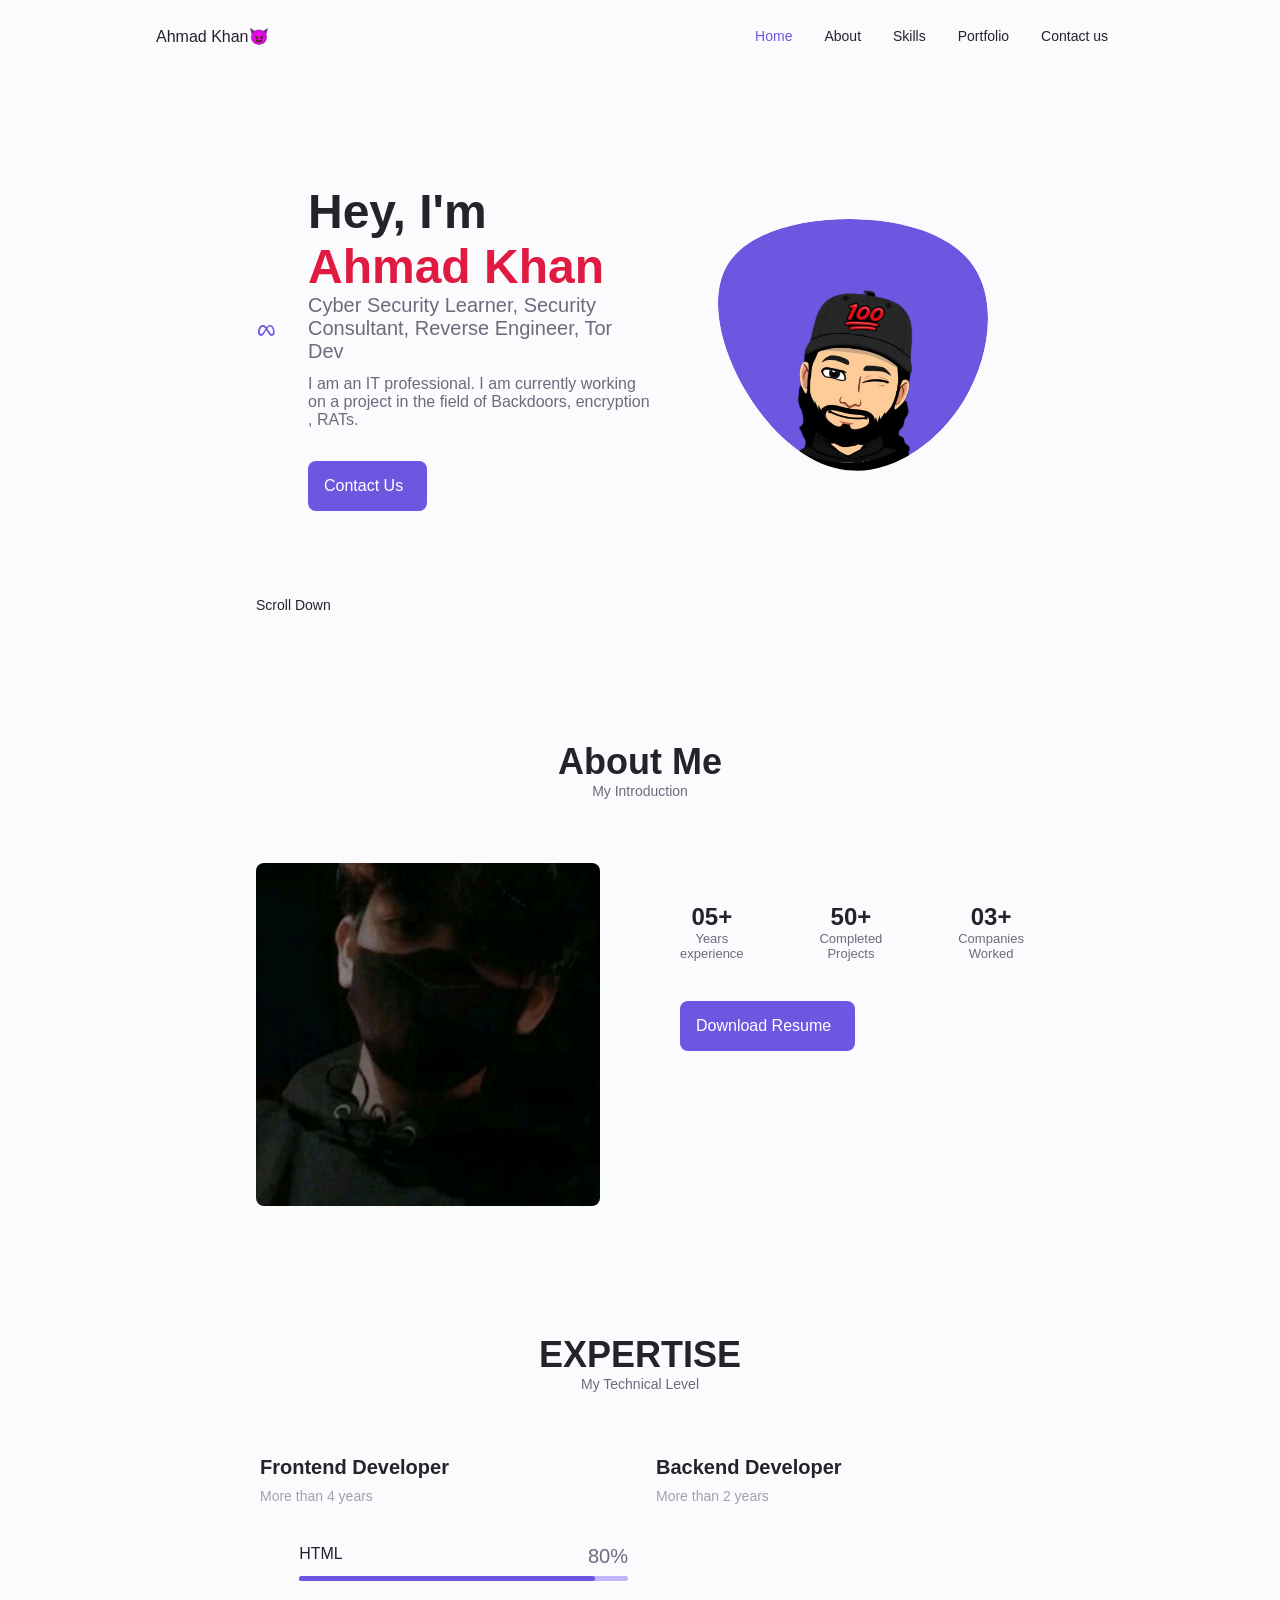
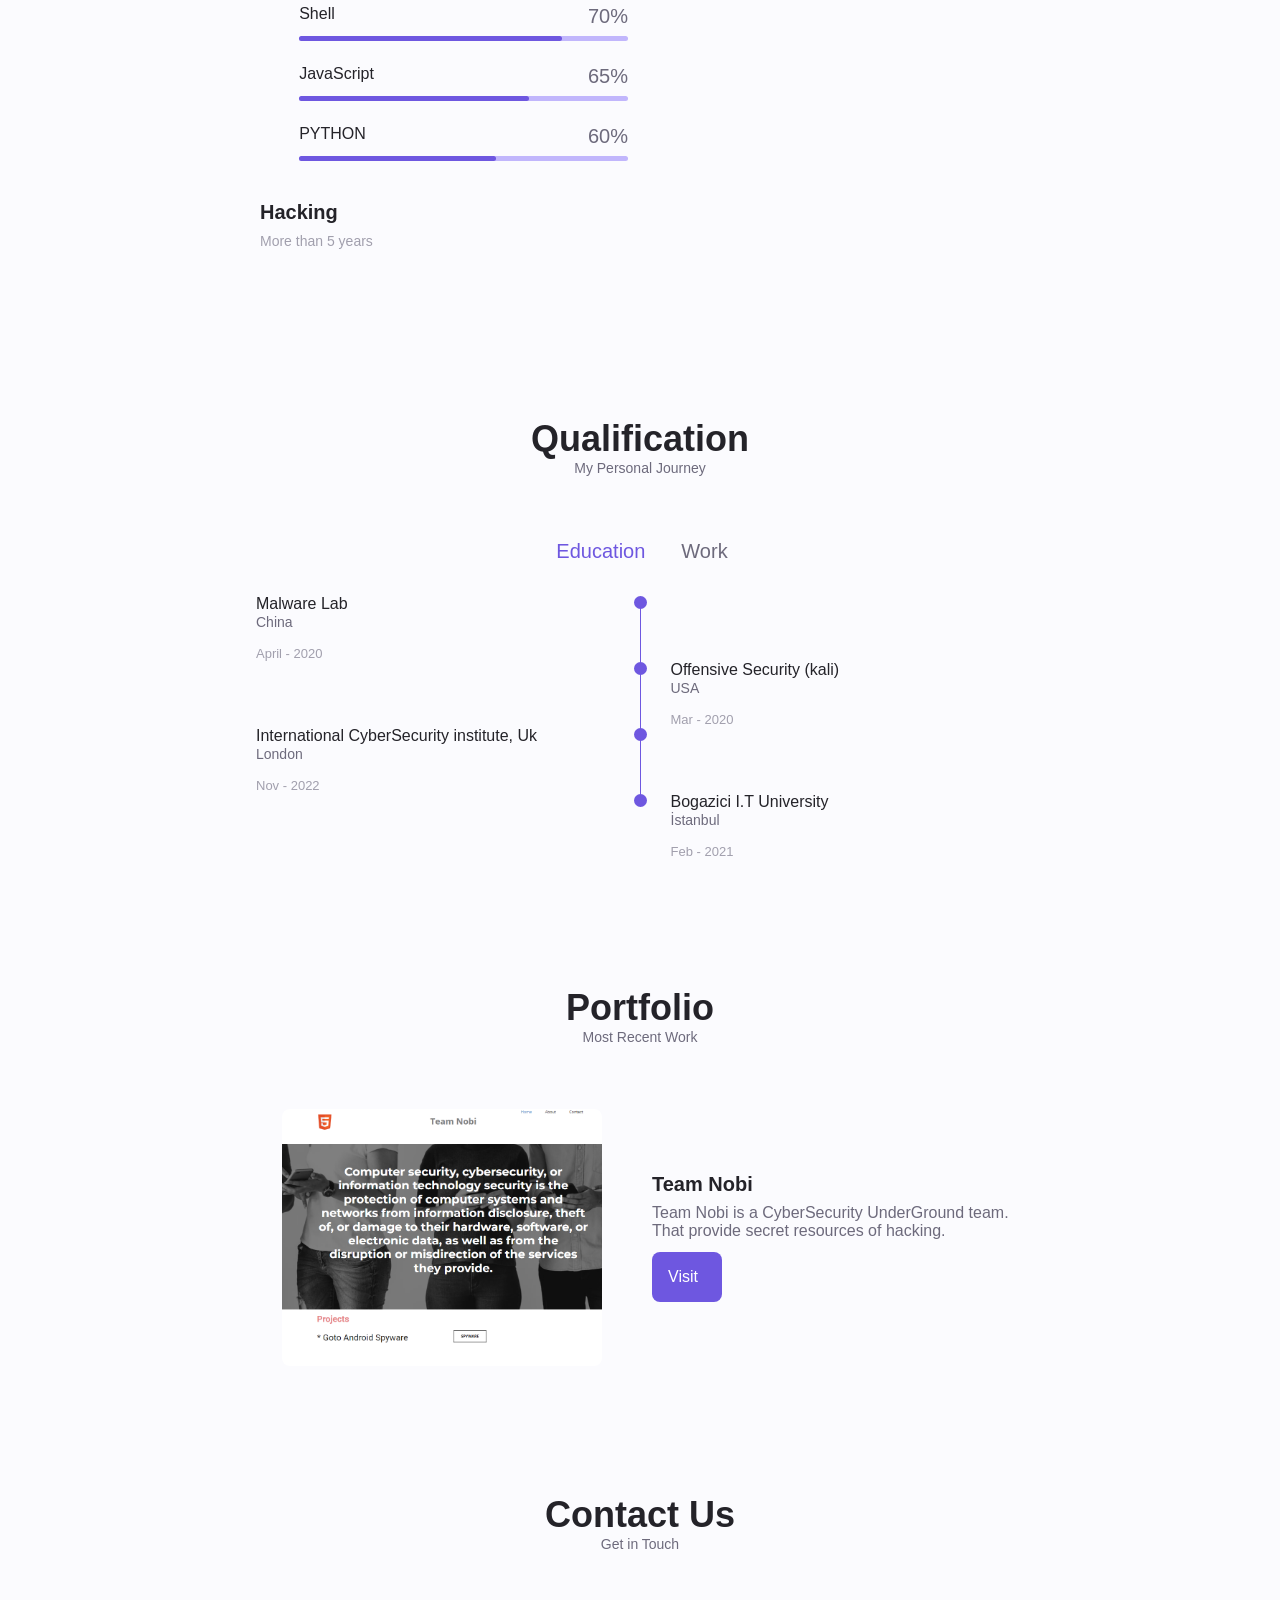
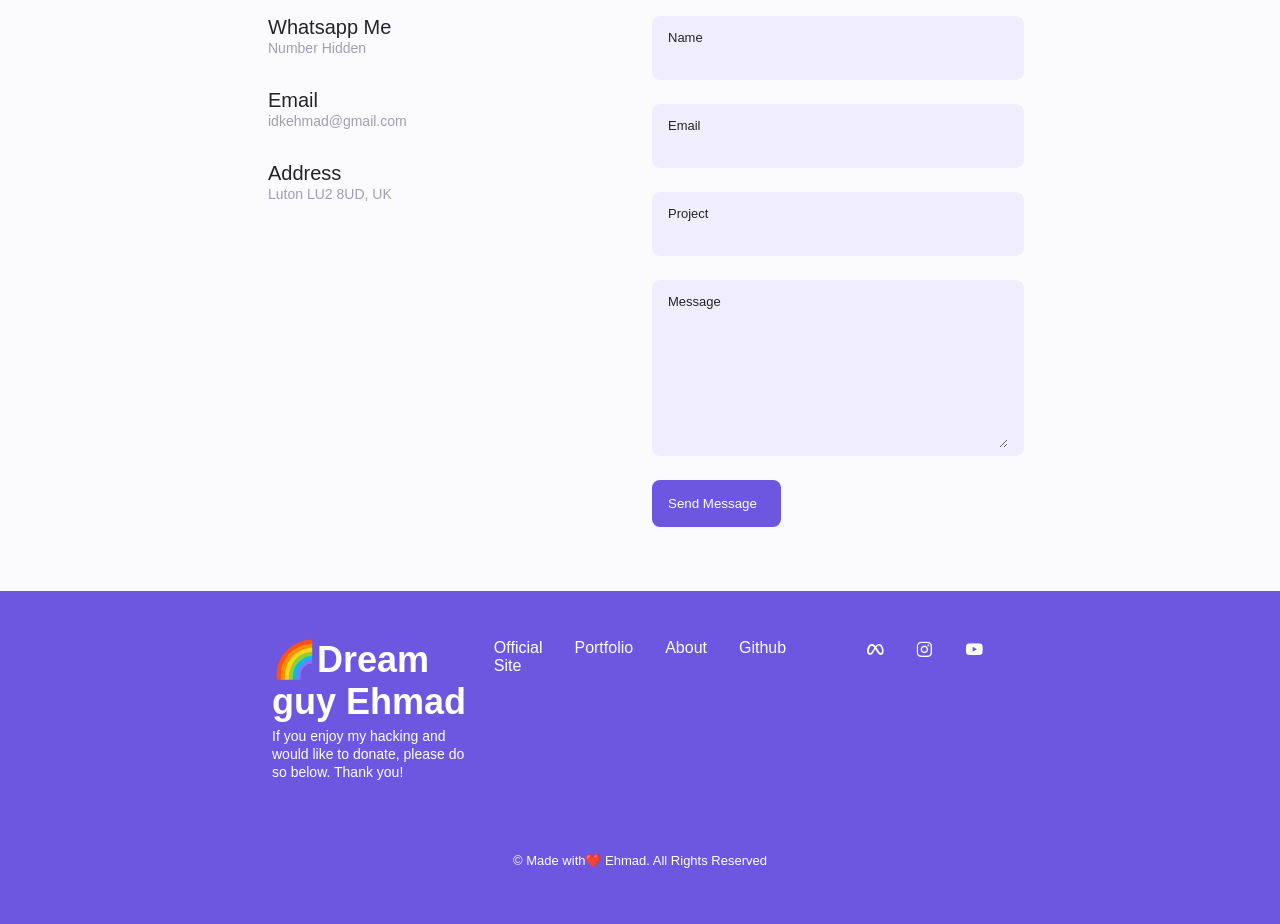
==== commit b9980865: "Update index.html" ====
--- a/index.html
+++ b/index.html
@@ -468,7 +468,7 @@
                             <h3 class="port__title">Team Nobi</h3>
                             <p class="port__des">Team Nobi is a CyberSecurity UnderGround team. That provide secret resources of hacking.</p>
                             <a class="button button--flex button--small portfolio__button"
-                                href="/sites/tn.html" target="_blank">
+                                href="/site/tn.html" target="_blank">
                                 Visit
                                 <i class="uil uil-arrow-right button__icon"></i>
                             </a>
@@ -583,7 +583,7 @@
                 <div>
                     <h1 class="footer__title">🌈Dream guy Ehmad</h1>
                     <span class="footer__subtitle"> If you enjoy my hacking and would like to donate, please do so below. Thank you!</span>
-                    <a href="https://www.buymeacoffee.com/mrxahmad" target="_blank"><img src="https://img.buymeacoffee.com/button-api/?text=Buy me a coffee&emoji=&slug=itxfahdi&button_colour=BD5FFF&font_colour=ffffff&font_family=Cookie&outline_colour=000000&coffee_colour=FFDD00" /></a>
+                    <script type="text/javascript" src="https://cdnjs.buymeacoffee.com/1.0.0/button.prod.min.js" data-name="bmc-button" data-slug="mrxahmad" data-color="#FFDD00" data-emoji=""  data-font="Cookie" data-text="Buy me a coffee" data-outline-color="#000000" data-font-color="#000000" data-coffee-color="#ffffff" ></script>
                 </div>
 
                 <ul class="footer__links">
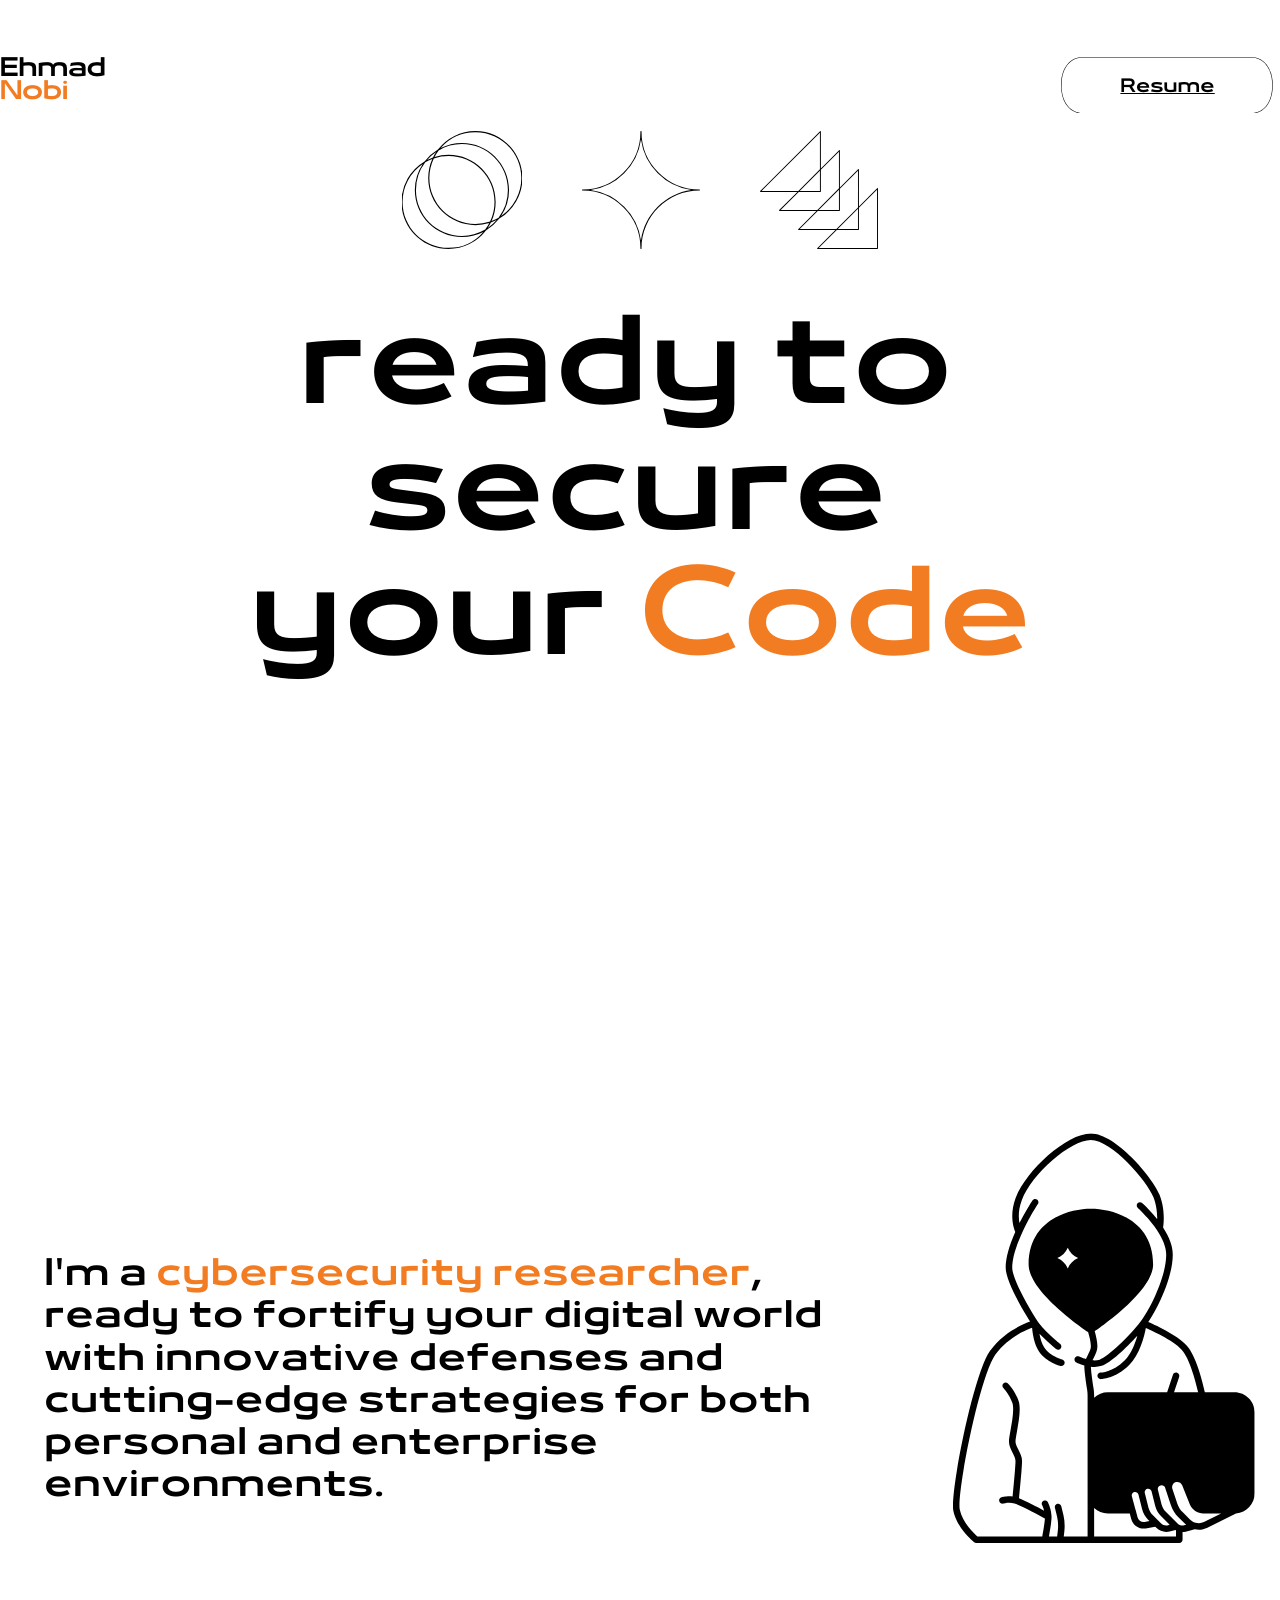
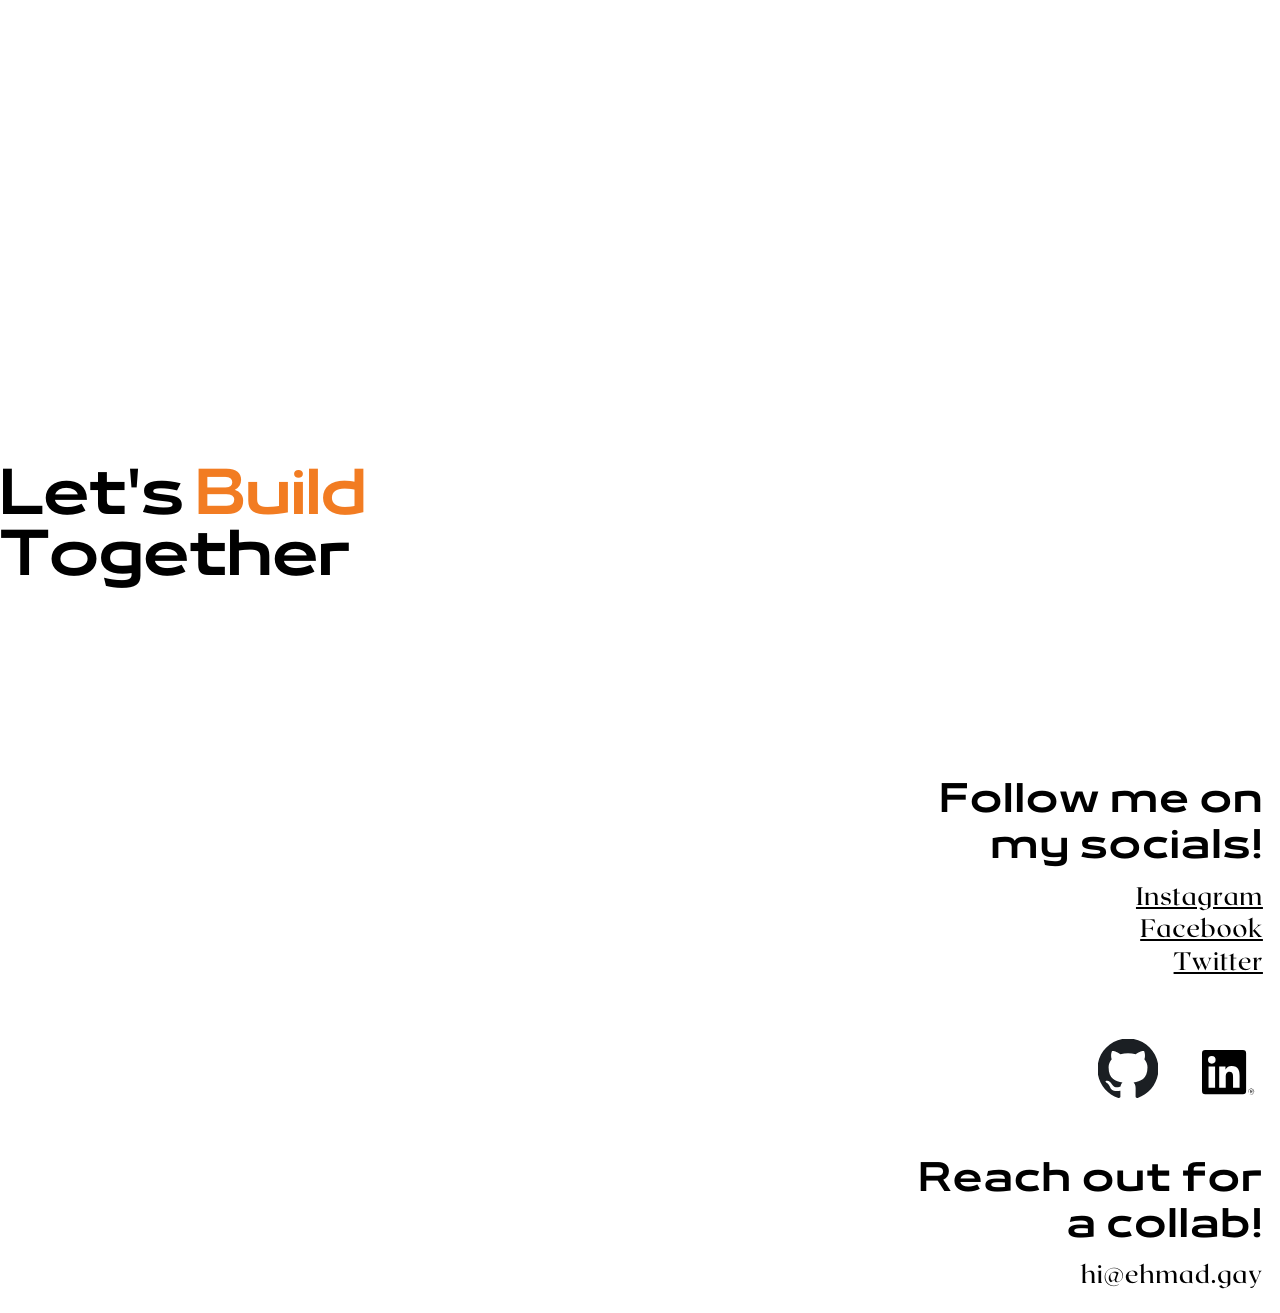
==== commit 8a1c230d: "UI Update" ====
--- a/index.html
+++ b/index.html
@@ -1,636 +1,3832 @@
 <!DOCTYPE html>
 <html lang="en">
-
-<head>
-    <meta charset="UTF-8">
-    <meta name="viewport" content="width=device-width, initial-scale=1.0">
-    <meta charset="UTF-8">
-    <meta name="viewport" content="width=device-width, initial-scale=1.0">
-    <meta name="viewport" content="width=device-width, initial-scale=1, shrink-to-fit=no">
-    <meta name="viewport" content="width=device-width, initial-scale=1">
-    <meta name="description"
-        content="Hi there, I am Ahmad Khan. I'm a Ethical Hacker, programmer, Researcher, Pentester, dev  From Pakistan.">
-    <meta name="robots" content="max-snippet:-1, max-image-preview:large, max-video-preview:-1">
-    <link rel="canonical" href="#">
-    <link rel="canonical" href="https://techbynobi.ga">
-    <link rel="icon" type="image/x-icon" href="assets/img/favicon.ico">
-    <meta property="og:locale" content="en_US">
-    <meta property="og:type" content="website">
-    <meta property="og:title" content=" (Fahad Khalid) - Cyber Security Lecturer, Security Consultant, Reverse Engineer, Tor Dev
-    ">
-    <meta property="og:description"
-        content="Hi there, I am Ahmad Khan. A  a student of IT field, with a strong interest in information security; specifically penetration testing and offensive security.">
-
-
-    <!--==================== UNICONS ====================-->
-    <link rel="stylesheet" href="https://unicons.iconscout.com/release/v4.0.0/css/line.css">
-    <link href='https://unpkg.com/boxicons@2.1.1/css/boxicons.min.css' rel='stylesheet'>
-    <!--==================== SWIPER CSS ====================-->
-    <link rel="stylesheet" href="assets/css/swiper-bundle.min.css">
-
-    <!--==================== CSS ====================-->
-    <link rel="stylesheet" href="assets/css/styles.css">
-
-    <title>Personal Portfolio</title>
-</head>
-
-<body>
-    <!--==================== HEADER ====================-->
-    <header class="header" id="header">
-        <nav class="nav container">
-            <a class="nav__logo" href="#">Ahmad Khan😈</a>
-            <div class="nav__menu" id="nav-menu">
-                <ul class="nav__list grid">
-                    <li class="nav__item">
-                        <a class="nav__link active-link" href="#home">
-                            <i class="uil uil-estate nav__icon"></i>Home
-                        </a>
-                    </li>
-                    <li class="nav__item">
-                        <a class="nav__link" href="#about">
-                            <i class="uil uil-user nav__icon"></i>About
-                        </a>
-                    </li>
-                    <li class="nav__item">
-                        <a class="nav__link" href="#skills">
-                            <i class="uil uil-file-alt nav__icon"></i>Skills
-                        </a>
-                    <li class="nav__item">
-                        <a class="nav__link" href="#portfolio">
-                            <i class="uil uil-scenery nav__icon"></i>Portfolio
-                        </a>
-                    </li>
-                    <li class="nav__item">
-                        <a class="nav__link" href="#contact">
-                            <i class="uil uil-message nav__icon"></i>Contact us
-                        </a>
-                    </li>
-                </ul>
-                <i class="uil uil-times nav__close" id="nav-close"></i>
+  <head>
+    <base />
+    <meta http-equiv="Content-Type" content="text/html; charset=utf-8" />
+    <meta name="viewport" content="width=device-width, initial-scale=1.0" />
+    <title>ehmad's code</title>
+    <meta name="description" content="" />
+    <link
+      rel="icon"
+      href="favicon-16x16.png"
+      type="image/png"
+      sizes="16x16"
+    />
+    <link
+      rel="icon"
+      href="favicon-32x32.png"
+      type="image/png"
+      sizes="32x32"
+    />
+    <link
+      rel="apple-touch-icon"
+      href="apple-touch-icon.png"
+      sizes="180x180"
+    />
+    <style>
+      :root {
+        --ffsd: 0px;
+        --1vw: calc((100vw - var(--sbw, 0px)) / 100);
+        --1vh: var(--inner1Vh, 1vh);
+      }
+      @media (prefers-reduced-motion: reduce) {
+        .animated {
+          animation: none !important;
+        }
+      }
+      html {
+        zoom: var(--rzf, 1);
+        font-size: max(
+          calc(min(var(--1vw, 1vw), 13.66px) * var(--rfso, 1)),
+          var(--minfs, 0px)
+        );
+        -webkit-text-size-adjust: 100%;
+        scroll-behavior: smooth;
+      }
+      body {
+        font-size: calc(1rem * var(--bfso, 1));
+      }
+      body,
+      html,
+      p,
+      ul,
+      ol,
+      li {
+        margin: 0;
+        padding: 0;
+        font-synthesis: none;
+        font-kerning: none;
+        font-variant-ligatures: none;
+        font-feature-settings: "kern" 0, "calt" 0, "liga" 0, "clig" 0, "dlig" 0,
+          "hlig" 0;
+        font-family: unset;
+        -webkit-font-smoothing: subpixel-antialiased;
+        -moz-osx-font-smoothing: grayscale;
+        text-rendering: geometricprecision;
+        white-space: normal;
+      }
+      li {
+        text-align: unset;
+      }
+      a {
+        text-decoration: none;
+        color: inherit;
+      }
+      img {
+        -webkit-user-drag: none;
+        -moz-user-drag: none;
+        -o-user-drag: none;
+        user-drag: none;
+        -webkit-touch-callout: none;
+      }
+      @font-face {
+        font-family: YACgEZ1cb1Q-0;
+        src: url(fonts/f8f199f09526f79e87644ed227e0f651.woff2);
+        font-style: normal;
+        font-weight: 400;
+      }
+      @font-face {
+        font-family: YACgEZ1cb1Q-0;
+        src: url(fonts/f8f199f09526f79e87644ed227e0f651.woff2);
+        font-style: normal;
+        font-weight: 700;
+      }
+      @font-face {
+        font-family: YACgEZ1cb1Q-0;
+        src: url(fonts/f8f199f09526f79e87644ed227e0f651.woff2);
+        font-style: italic;
+        font-weight: 400;
+      }
+      @font-face {
+        font-family: YACgEZ1cb1Q-0;
+        src: url(fonts/f8f199f09526f79e87644ed227e0f651.woff2);
+        font-style: italic;
+        font-weight: 700;
+      }
+      @font-face {
+        font-family: YACgEZ1cb1Q-0;
+        src: url(fonts/f8f199f09526f79e87644ed227e0f651.woff2);
+        font-style: normal;
+        font-weight: 100;
+      }
+      @font-face {
+        font-family: YACgEZ1cb1Q-0;
+        src: url(fonts/f8f199f09526f79e87644ed227e0f651.woff2);
+        font-style: italic;
+        font-weight: 100;
+      }
+      @font-face {
+        font-family: YACgEZ1cb1Q-0;
+        src: url(fonts/f8f199f09526f79e87644ed227e0f651.woff2);
+        font-style: normal;
+        font-weight: 200;
+      }
+      @font-face {
+        font-family: YACgEZ1cb1Q-0;
+        src: url(fonts/f8f199f09526f79e87644ed227e0f651.woff2);
+        font-style: italic;
+        font-weight: 200;
+      }
+      @font-face {
+        font-family: YACgEZ1cb1Q-0;
+        src: url(fonts/f8f199f09526f79e87644ed227e0f651.woff2);
+        font-style: normal;
+        font-weight: 300;
+      }
+      @font-face {
+        font-family: YACgEZ1cb1Q-0;
+        src: url(fonts/f8f199f09526f79e87644ed227e0f651.woff2);
+        font-style: italic;
+        font-weight: 300;
+      }
+      @font-face {
+        font-family: YACgEZ1cb1Q-0;
+        src: url(fonts/f8f199f09526f79e87644ed227e0f651.woff2);
+        font-style: normal;
+        font-weight: 500;
+      }
+      @font-face {
+        font-family: YACgEZ1cb1Q-0;
+        src: url(fonts/f8f199f09526f79e87644ed227e0f651.woff2);
+        font-style: italic;
+        font-weight: 500;
+      }
+      @font-face {
+        font-family: YACgEZ1cb1Q-0;
+        src: url(fonts/f8f199f09526f79e87644ed227e0f651.woff2);
+        font-style: normal;
+        font-weight: 600;
+      }
+      @font-face {
+        font-family: YACgEZ1cb1Q-0;
+        src: url(fonts/f8f199f09526f79e87644ed227e0f651.woff2);
+        font-style: italic;
+        font-weight: 600;
+      }
+      @font-face {
+        font-family: YACgEZ1cb1Q-0;
+        src: url(fonts/f8f199f09526f79e87644ed227e0f651.woff2);
+        font-style: normal;
+        font-weight: 800;
+      }
+      @font-face {
+        font-family: YACgEZ1cb1Q-0;
+        src: url(fonts/f8f199f09526f79e87644ed227e0f651.woff2);
+        font-style: italic;
+        font-weight: 800;
+      }
+      @font-face {
+        font-family: YACgEZ1cb1Q-0;
+        src: url(fonts/f8f199f09526f79e87644ed227e0f651.woff2);
+        font-style: normal;
+        font-weight: 900;
+      }
+      @font-face {
+        font-family: YACgEZ1cb1Q-0;
+        src: url(fonts/f8f199f09526f79e87644ed227e0f651.woff2);
+        font-style: italic;
+        font-weight: 900;
+      }
+      @font-face {
+        font-family: YAFdJuhVCwY-0;
+        src: url(fonts/eaa66350db468634ab7f501fa14845dd.woff2);
+        font-style: normal;
+        font-weight: 400;
+      }
+      @font-face {
+        font-family: YAFdJuhVCwY-0;
+        src: url(fonts/eaa66350db468634ab7f501fa14845dd.woff2);
+        font-style: normal;
+        font-weight: 700;
+      }
+      @font-face {
+        font-family: YAFdJuhVCwY-0;
+        src: url(fonts/eaa66350db468634ab7f501fa14845dd.woff2);
+        font-style: italic;
+        font-weight: 400;
+      }
+      @font-face {
+        font-family: YAFdJuhVCwY-0;
+        src: url(fonts/eaa66350db468634ab7f501fa14845dd.woff2);
+        font-style: italic;
+        font-weight: 700;
+      }
+      @font-face {
+        font-family: YAFdJuhVCwY-0;
+        src: url(fonts/eaa66350db468634ab7f501fa14845dd.woff2);
+        font-style: normal;
+        font-weight: 100;
+      }
+      @font-face {
+        font-family: YAFdJuhVCwY-0;
+        src: url(fonts/eaa66350db468634ab7f501fa14845dd.woff2);
+        font-style: italic;
+        font-weight: 100;
+      }
+      @font-face {
+        font-family: YAFdJuhVCwY-0;
+        src: url(fonts/eaa66350db468634ab7f501fa14845dd.woff2);
+        font-style: normal;
+        font-weight: 200;
+      }
+      @font-face {
+        font-family: YAFdJuhVCwY-0;
+        src: url(fonts/eaa66350db468634ab7f501fa14845dd.woff2);
+        font-style: italic;
+        font-weight: 200;
+      }
+      @font-face {
+        font-family: YAFdJuhVCwY-0;
+        src: url(fonts/eaa66350db468634ab7f501fa14845dd.woff2);
+        font-style: normal;
+        font-weight: 300;
+      }
+      @font-face {
+        font-family: YAFdJuhVCwY-0;
+        src: url(fonts/eaa66350db468634ab7f501fa14845dd.woff2);
+        font-style: italic;
+        font-weight: 300;
+      }
+      @font-face {
+        font-family: YAFdJuhVCwY-0;
+        src: url(fonts/eaa66350db468634ab7f501fa14845dd.woff2);
+        font-style: normal;
+        font-weight: 500;
+      }
+      @font-face {
+        font-family: YAFdJuhVCwY-0;
+        src: url(fonts/eaa66350db468634ab7f501fa14845dd.woff2);
+        font-style: italic;
+        font-weight: 500;
+      }
+      @font-face {
+        font-family: YAFdJuhVCwY-0;
+        src: url(fonts/eaa66350db468634ab7f501fa14845dd.woff2);
+        font-style: normal;
+        font-weight: 600;
+      }
+      @font-face {
+        font-family: YAFdJuhVCwY-0;
+        src: url(fonts/eaa66350db468634ab7f501fa14845dd.woff2);
+        font-style: italic;
+        font-weight: 600;
+      }
+      @font-face {
+        font-family: YAFdJuhVCwY-0;
+        src: url(fonts/eaa66350db468634ab7f501fa14845dd.woff2);
+        font-style: normal;
+        font-weight: 800;
+      }
+      @font-face {
+        font-family: YAFdJuhVCwY-0;
+        src: url(fonts/eaa66350db468634ab7f501fa14845dd.woff2);
+        font-style: italic;
+        font-weight: 800;
+      }
+      @font-face {
+        font-family: YAFdJuhVCwY-0;
+        src: url(fonts/eaa66350db468634ab7f501fa14845dd.woff2);
+        font-style: normal;
+        font-weight: 900;
+      }
+      @font-face {
+        font-family: YAFdJuhVCwY-0;
+        src: url(fonts/eaa66350db468634ab7f501fa14845dd.woff2);
+        font-style: italic;
+        font-weight: 900;
+      }
+      @font-face {
+        font-family: YAFdJsjwyrY-0;
+        src: url(fonts/11043441b9eaa10ef821c01fb0e4f761.woff2);
+        font-style: normal;
+        font-weight: 400;
+      }
+      @font-face {
+        font-family: YAFdJsjwyrY-0;
+        src: url(fonts/11043441b9eaa10ef821c01fb0e4f761.woff2);
+        font-style: normal;
+        font-weight: 700;
+      }
+      @font-face {
+        font-family: YAFdJsjwyrY-0;
+        src: url(fonts/11043441b9eaa10ef821c01fb0e4f761.woff2);
+        font-style: italic;
+        font-weight: 400;
+      }
+      @font-face {
+        font-family: YAFdJsjwyrY-0;
+        src: url(fonts/11043441b9eaa10ef821c01fb0e4f761.woff2);
+        font-style: italic;
+        font-weight: 700;
+      }
+      @font-face {
+        font-family: YAFdJsjwyrY-0;
+        src: url(fonts/11043441b9eaa10ef821c01fb0e4f761.woff2);
+        font-style: normal;
+        font-weight: 100;
+      }
+      @font-face {
+        font-family: YAFdJsjwyrY-0;
+        src: url(fonts/11043441b9eaa10ef821c01fb0e4f761.woff2);
+        font-style: italic;
+        font-weight: 100;
+      }
+      @font-face {
+        font-family: YAFdJsjwyrY-0;
+        src: url(fonts/11043441b9eaa10ef821c01fb0e4f761.woff2);
+        font-style: normal;
+        font-weight: 200;
+      }
+      @font-face {
+        font-family: YAFdJsjwyrY-0;
+        src: url(fonts/11043441b9eaa10ef821c01fb0e4f761.woff2);
+        font-style: italic;
+        font-weight: 200;
+      }
+      @font-face {
+        font-family: YAFdJsjwyrY-0;
+        src: url(fonts/11043441b9eaa10ef821c01fb0e4f761.woff2);
+        font-style: normal;
+        font-weight: 300;
+      }
+      @font-face {
+        font-family: YAFdJsjwyrY-0;
+        src: url(fonts/11043441b9eaa10ef821c01fb0e4f761.woff2);
+        font-style: italic;
+        font-weight: 300;
+      }
+      @font-face {
+        font-family: YAFdJsjwyrY-0;
+        src: url(fonts/11043441b9eaa10ef821c01fb0e4f761.woff2);
+        font-style: normal;
+        font-weight: 500;
+      }
+      @font-face {
+        font-family: YAFdJsjwyrY-0;
+        src: url(fonts/11043441b9eaa10ef821c01fb0e4f761.woff2);
+        font-style: italic;
+        font-weight: 500;
+      }
+      @font-face {
+        font-family: YAFdJsjwyrY-0;
+        src: url(fonts/11043441b9eaa10ef821c01fb0e4f761.woff2);
+        font-style: normal;
+        font-weight: 600;
+      }
+      @font-face {
+        font-family: YAFdJsjwyrY-0;
+        src: url(fonts/11043441b9eaa10ef821c01fb0e4f761.woff2);
+        font-style: italic;
+        font-weight: 600;
+      }
+      @font-face {
+        font-family: YAFdJsjwyrY-0;
+        src: url(fonts/11043441b9eaa10ef821c01fb0e4f761.woff2);
+        font-style: normal;
+        font-weight: 800;
+      }
+      @font-face {
+        font-family: YAFdJsjwyrY-0;
+        src: url(fonts/11043441b9eaa10ef821c01fb0e4f761.woff2);
+        font-style: italic;
+        font-weight: 800;
+      }
+      @font-face {
+        font-family: YAFdJsjwyrY-0;
+        src: url(fonts/11043441b9eaa10ef821c01fb0e4f761.woff2);
+        font-style: normal;
+        font-weight: 900;
+      }
+      @font-face {
+        font-family: YAFdJsjwyrY-0;
+        src: url(fonts/11043441b9eaa10ef821c01fb0e4f761.woff2);
+        font-style: italic;
+        font-weight: 900;
+      }
+      @media (max-width: 375px) {
+        #v2bWRbLsBOPLEssN {
+          grid-area: 2 / 2 / 3 / 3;
+          position: relative;
+        }
+        #TDJMapgXrZT2y30u {
+          grid-template-columns: 0 331.51832997%;
+          left: -115.75916498%;
+          grid-template-rows: 0 100%;
+        }
+        #n21xk54dTR3lDE5l {
+          font-size: max(
+            calc(12px * var(--rfso, var(--bfso, 1))),
+            calc(6.61760375em - var(--ffsd))
+          );
+        }
+        #rth7RQHI7GrgtNgc {
+          --first-font-size: max(
+            calc(12px * var(--rfso, var(--bfso, 1))),
+            6.61760375em
+          );
+          --last-font-size: var(--first-font-size);
+          margin-top: calc(var(--first-font-size) * 0.095);
+          margin-bottom: calc(var(--last-font-size) * 0.095);
+        }
+        #pWjibXw33R8KyEmw {
+          min-width: 91.6rem;
+        }
+        #xWtFrMChrBowefkJ {
+          grid-area: 2 / 2 / 3 / 6;
+          position: relative;
+        }
+        #L1Es7xnhjmFZGATv {
+          grid-area: 2 / 2 / 5 / 5;
+          position: relative;
+        }
+        #y4kwQ2DIyh918aHE {
+          font-size: max(
+            calc(12px * var(--rfso, var(--bfso, 1))),
+            calc(4.78136635em - var(--ffsd))
+          );
+        }
+        #CYq7lHDgo6rvxMAD {
+          --first-font-size: max(
+            calc(12px * var(--rfso, var(--bfso, 1))),
+            4.78136635em
+          );
+          --last-font-size: var(--first-font-size);
+          transform: translateX(calc(var(--first-font-size) * 0.015));
+          margin-top: calc(var(--first-font-size) * 0.15);
+          margin-bottom: calc(var(--last-font-size) * 0.15);
+        }
+        #JR0ziIQrTcHG3uTA {
+          min-width: 47.61760756rem;
+        }
+        #pQesFklu5h2rVG4i {
+          grid-area: 3 / 3 / 4 / 4;
+          position: relative;
+        }
+        #UpwYWwf14WEnBjCu {
+          grid-template-columns: 0 6.4rem 47.48427423rem 6.4rem;
+          grid-template-rows: 0 minmax(5.87041317rem, max-content) minmax(
+              5.40697405rem,
+              max-content
+            ) minmax(4.74828445rem, max-content);
+        }
+        #x0APCtezdks8AOZo {
+          grid-area: 4 / 4 / 5 / 5;
+          grid-template-columns: 0 60.28427423rem;
+          grid-template-rows: 0 minmax(16.02567167rem, max-content);
+        }
+        #sBfXvM706bag12ty {
+          grid-area: 4 / 4 / 5 / 5;
+          position: relative;
+        }
+        #L6xsY2chKgEN07uu {
+          grid-area: 2 / 3 / 4 / 5;
+          position: relative;
+        }
+        #GdewyXNFr6Dc3HHM {
+          grid-area: 3 / 6 / 5 / 8;
+          position: relative;
+        }
+        #Ie8SY2cTJB2LwsKf {
+          grid-area: 6 / 4 / 7 / 7;
+          position: relative;
+        }
+        #UEVltCEa3xoAbQV4 {
+          font-size: max(
+            calc(12px * var(--rfso, var(--bfso, 1))),
+            calc(10.92270746em - var(--ffsd))
+          );
+        }
+        #y2NHrJRiEpCLjErF {
+          --first-font-size: max(
+            calc(12px * var(--rfso, var(--bfso, 1))),
+            10.92270746em
+          );
+          --last-font-size: var(--first-font-size);
+          transform: translateX(calc(var(--first-font-size) * 0.025));
+          margin-top: calc(var(--first-font-size) * 0.02);
+          margin-bottom: calc(var(--last-font-size) * 0.02);
+        }
+        #vG7z72bjPxU90Vx6 {
+          min-width: 91.6rem;
+        }
+        #U5HnPclZ3I4o5AnQ {
+          grid-area: 8 / 2 / 9 / 9;
+          position: relative;
+        }
+        #FqHl1XFUQD9Aet3s {
+          grid-area: 6 / 3 / 7 / 7;
+          grid-template-columns: 0 8.50032779rem 20.43586837rem 14.03586837rem 6.4rem 13.15840598rem 20.43586837rem 8.50032779rem;
+          grid-template-rows: 0 0 minmax(33.59427435rem, max-content) 0 minmax(
+              6.4rem,
+              max-content
+            ) minmax(33.59427435rem, max-content) minmax(
+              16.7436118rem,
+              max-content
+            ) minmax(38.16063247rem, max-content);
+        }
+        #EwZKMyPYszpsnejh {
+          grid-area: 6 / 3 / 7 / 7;
+          position: relative;
+        }
+        #lgtivvD20a3rpL90 {
+          grid-template-columns: 4.26666667rem 0 15.59119622rem 60.28427423rem 15.59119622rem 0 4.26666667rem;
+          grid-template-rows: minmax(43.28417288rem, max-content) minmax(
+              6.68377978rem,
+              max-content
+            ) minmax(6.4rem, max-content) minmax(16.02567167rem, max-content) minmax(
+              4.83219645rem,
+              max-content
+            ) minmax(128.49279298rem, max-content) minmax(
+              43.28417288rem,
+              max-content
+            );
+        }
+        #HZtQ2OtLsuAIjSbz {
+          min-height: calc(37.08952878 * var(--1vh, 1vh));
+        }
+        #LJPq7o89DjGsFNt0 {
+          grid-area: 2 / 2 / 3 / 3;
+          position: relative;
+        }
+        #vRwV8i2GrXgmqLZH {
+          grid-template-columns: 0 354.07273025%;
+          left: -127.03636512%;
+          grid-template-rows: 0 100%;
+        }
+        #etnslGvoNel0M4j2 {
+          font-size: max(
+            calc(12px * var(--rfso, var(--bfso, 1))),
+            calc(5.30018544em - var(--ffsd))
+          );
+        }
+        #ocJiISXIFYXFhS7O {
+          --first-font-size: max(
+            calc(12px * var(--rfso, var(--bfso, 1))),
+            5.30018544em
+          );
+          --last-font-size: var(--first-font-size);
+          margin-top: calc(var(--first-font-size) * -0.05);
+          margin-bottom: calc(var(--last-font-size) * -0.05);
+        }
+        #KLFwIkrqRoKyqYsa {
+          min-width: 91.6rem;
+        }
+        #NF12buDtgKfLRzXb {
+          grid-area: 2 / 2 / 3 / 5;
+          position: relative;
+        }
+        #tdYlAB4eSzu0yCA5 {
+          grid-area: 4 / 3 / 5 / 4;
+          position: relative;
+        }
+        #zWyrJWiWs3ADYIaq {
+          grid-template-columns: 4.26666667rem 2.38963436rem 86.68739795rem 2.38963436rem 4.26666667rem;
+          grid-template-rows: minmax(24.02797267rem, max-content) minmax(
+              28.04046837rem,
+              max-content
+            ) minmax(6.4rem, max-content) minmax(116.57229553rem, max-content) minmax(
+              24.02797267rem,
+              max-content
+            );
+        }
+        #by9BirbG71ikLQy5 {
+          min-height: calc(29.65173491 * var(--1vh, 1vh));
+        }
+        #qSgzJveJ9cqkmVAd {
+          grid-area: 2 / 2 / 3 / 3;
+          position: relative;
+        }
+        #wRhaXAYuQjEuHUTB {
+          grid-template-columns: 0 100%;
+          grid-template-rows: 0 100%;
+        }
+        #e8hZdeTIroZqph2G {
+          grid-template-columns: 100rem;
+          grid-template-rows: minmax(30.16105417rem, max-content);
+        }
+        #ZREw7lqbw57TF0ZY {
+          min-height: calc(4.4925573 * var(--1vh, 1vh));
+        }
+        #LwQceU6zC9aqhvct {
+          grid-area: 2 / 2 / 3 / 3;
+          position: relative;
+        }
+        #Op6flTc5bLvMRoyy {
+          grid-template-columns: 0 331.41541304%;
+          left: -115.70770652%;
+          grid-template-rows: 0 100%;
+        }
+        #CqUNEgBwSoWBQxSl {
+          font-size: max(
+            calc(12px * var(--rfso, var(--bfso, 1))),
+            calc(12.66678651em - var(--ffsd))
+          );
+        }
+        #pXeW8lIIDekxmgEP {
+          --first-font-size: max(
+            calc(12px * var(--rfso, var(--bfso, 1))),
+            12.66678651em
+          );
+          --last-font-size: var(--first-font-size);
+          margin-top: calc(var(--first-font-size) * 0.05);
+          margin-bottom: calc(var(--last-font-size) * 0.05);
+        }
+        #KcR9rkfrWgymW3aC {
+          min-width: 91.6rem;
+        }
+        #AtCjcL4MmO7yFTXU {
+          grid-area: 2 / 2 / 3 / 4;
+          position: relative;
+        }
+        #S3ZIohOo2bmRY1yM {
+          font-size: max(
+            calc(12px * var(--rfso, var(--bfso, 1))),
+            calc(8.65311685em - var(--ffsd))
+          );
+        }
+        #OszoEYMr1ojOfxix {
+          --first-font-size: max(
+            calc(12px * var(--rfso, var(--bfso, 1))),
+            8.65311685em
+          );
+          --last-font-size: var(--first-font-size);
+          transform: translateX(calc(var(--first-font-size) * 0.05));
+          margin-top: calc(var(--first-font-size) * -0.05);
+          margin-bottom: calc(var(--last-font-size) * -0.05);
+        }
+        #frzIrJUETeTq0F53 {
+          min-width: 91.6rem;
+        }
+        #YyA8wIJIEXANiOlz {
+          grid-area: 2 / 2 / 3 / 9;
+          position: relative;
+        }
+        #JFh5gENZo5TqvyDL {
+          font-size: calc(6.12924604em - var(--ffsd));
+        }
+        #cH4kdBpLBv3D8MXV {
+          font-size: calc(6.12924604em - var(--ffsd));
+        }
+        #KN0RgWJ4WcRddohj {
+          font-size: calc(6.12924604em - var(--ffsd));
+        }
+        #cbRkLzBO2BnHG1nc {
+          font-size: calc(6.12924604em - var(--ffsd));
+        }
+        #ICOX1c1kUCdAFceW {
+          --first-font-size: 6.12924604em;
+          --last-font-size: var(--first-font-size);
+          transform: translateX(calc(var(--first-font-size) * 0.025));
+          margin-top: calc(var(--first-font-size) * -0.05);
+          margin-bottom: calc(var(--last-font-size) * -0.05);
+        }
+        #LKgJaILoB85ZPKaN {
+          min-width: 91.6rem;
+        }
+        #x1dxUgiwI9fBjtp3 {
+          grid-area: 4 / 3 / 7 / 10;
+          position: relative;
+        }
+        #iBLo2AKlzfIwLaPL {
+          grid-area: 5 / 6 / 8 / 7;
+          position: relative;
+        }
+        #RctZ25b420hTK4f9 {
+          grid-area: 6 / 8 / 9 / 11;
+          position: relative;
+        }
+        #EifACJJu9RxH0ROn {
+          font-size: max(
+            calc(12px * var(--rfso, var(--bfso, 1))),
+            calc(8.65311685em - var(--ffsd))
+          );
+        }
+        #eoAmlbSKM4zK0Zph {
+          --first-font-size: max(
+            calc(12px * var(--rfso, var(--bfso, 1))),
+            8.65311685em
+          );
+          --last-font-size: var(--first-font-size);
+          transform: translateX(calc(var(--first-font-size) * 0.05));
+          margin-top: calc(var(--first-font-size) * -0.05);
+          margin-bottom: calc(var(--last-font-size) * -0.05);
+        }
+        #gJXPnqCVKvDzyyAq {
+          min-width: 91.6rem;
+        }
+        #jRSvHtm9cI9ZpnRa {
+          grid-area: 10 / 4 / 11 / 12;
+          position: relative;
+        }
+        #Eydu4wiyGVkk15ul {
+          font-size: max(
+            calc(12px * var(--rfso, var(--bfso, 1))),
+            calc(6.12924604em - var(--ffsd))
+          );
+        }
+        #uj20nAZQmK6nsBO9 {
+          --first-font-size: max(
+            calc(12px * var(--rfso, var(--bfso, 1))),
+            6.12924604em
+          );
+          --last-font-size: var(--first-font-size);
+          transform: translateX(calc(var(--first-font-size) * 0.025));
+          margin-top: calc(var(--first-font-size) * -0.05);
+          margin-bottom: calc(var(--last-font-size) * -0.05);
+        }
+        #H9BpTdFJS8r3sZKw {
+          min-width: 91.6rem;
+        }
+        #iPWTGhKx2tRbNk46 {
+          grid-area: 12 / 5 / 13 / 13;
+          position: relative;
+        }
+        #hjHHebMiij7AzkS9 {
+          grid-area: 4 / 3 / 5 / 5;
+          grid-template-columns: 0 0 0 0 51.67562874rem 14.80080459rem 8.55042802rem 16.43980531rem 0 0 0 0;
+          grid-template-rows: 0 minmax(21.30830025rem, max-content) minmax(
+              2.83642785rem,
+              max-content
+            ) minmax(26.13673322rem, max-content) 0 minmax(
+              4.61789077rem,
+              max-content
+            ) minmax(10.18291381rem, max-content) minmax(
+              1.31020462rem,
+              max-content
+            ) minmax(1.74548556rem, max-content) minmax(
+              21.30830025rem,
+              max-content
+            ) minmax(2.83642785rem, max-content) minmax(
+              7.22896255rem,
+              max-content
+            );
+        }
+        #xUDWnOt1KutuxVYL {
+          grid-area: 4 / 3 / 5 / 5;
+          position: relative;
+        }
+        #hn3zwo6Po1aStfq5 {
+          grid-template-columns: 4.26666667rem 0 91.46666667rem 0 4.26666667rem;
+          grid-template-rows: 0 minmax(28.81693931rem, max-content) minmax(
+              53.9101799rem,
+              max-content
+            ) minmax(99.51164673rem, max-content) minmax(
+              10.88471047rem,
+              max-content
+            );
+        }
+        #EhIZkfBcVwfXe7G4 {
+          min-height: calc(28.76617902 * var(--1vh, 1vh));
+        }
+      }
+      @media (min-width: 375.05px) and (max-width: 480px) {
+        #v2bWRbLsBOPLEssN {
+          grid-area: 2 / 2 / 3 / 3;
+          position: relative;
+        }
+        #TDJMapgXrZT2y30u {
+          grid-template-columns: 0 271.14947401%;
+          left: -85.574737%;
+          grid-template-rows: 0 100%;
+        }
+        #n21xk54dTR3lDE5l {
+          font-size: max(
+            calc(12px * var(--rfso, var(--bfso, 1))),
+            calc(5.17000293em - var(--ffsd))
+          );
+        }
+        #rth7RQHI7GrgtNgc {
+          --first-font-size: max(
+            calc(12px * var(--rfso, var(--bfso, 1))),
+            5.17000293em
+          );
+          --last-font-size: var(--first-font-size);
+          margin-top: calc(var(--first-font-size) * 0.095);
+          margin-bottom: calc(var(--last-font-size) * 0.095);
+        }
+        #pWjibXw33R8KyEmw {
+          min-width: 93.4375rem;
+        }
+        #xWtFrMChrBowefkJ {
+          grid-area: 2 / 2 / 3 / 6;
+          position: relative;
+        }
+        #L1Es7xnhjmFZGATv {
+          grid-area: 2 / 2 / 5 / 5;
+          position: relative;
+        }
+        #y4kwQ2DIyh918aHE {
+          font-size: max(
+            calc(12px * var(--rfso, var(--bfso, 1))),
+            calc(3.73544246em - var(--ffsd))
+          );
+        }
+        #CYq7lHDgo6rvxMAD {
+          --first-font-size: max(
+            calc(12px * var(--rfso, var(--bfso, 1))),
+            3.73544246em
+          );
+          --last-font-size: var(--first-font-size);
+          transform: translateX(calc(var(--first-font-size) * 0.015));
+          margin-top: calc(var(--first-font-size) * 0.15);
+          margin-bottom: calc(var(--last-font-size) * 0.15);
+        }
+        #JR0ziIQrTcHG3uTA {
+          min-width: 37.20125591rem;
+        }
+        #pQesFklu5h2rVG4i {
+          grid-area: 3 / 3 / 4 / 4;
+          position: relative;
+        }
+        #UpwYWwf14WEnBjCu {
+          grid-template-columns: 0 5rem 37.09708924rem 5rem;
+          grid-template-rows: 0 minmax(4.58626029rem, max-content) minmax(
+              4.22419847rem,
+              max-content
+            ) minmax(3.70959723rem, max-content);
+        }
+        #x0APCtezdks8AOZo {
+          grid-area: 4 / 4 / 5 / 5;
+          grid-template-columns: 0 47.09708924rem;
+          grid-template-rows: 0 minmax(12.52005599rem, max-content);
+        }
+        #sBfXvM706bag12ty {
+          grid-area: 4 / 4 / 5 / 5;
+          position: relative;
+        }
+        #L6xsY2chKgEN07uu {
+          grid-area: 2 / 3 / 4 / 5;
+          position: relative;
+        }
+        #GdewyXNFr6Dc3HHM {
+          grid-area: 3 / 6 / 5 / 8;
+          position: relative;
+        }
+        #Ie8SY2cTJB2LwsKf {
+          grid-area: 6 / 4 / 7 / 7;
+          position: relative;
+        }
+        #UEVltCEa3xoAbQV4 {
+          font-size: max(
+            calc(12px * var(--rfso, var(--bfso, 1))),
+            calc(11.14561986em - var(--ffsd))
+          );
+        }
+        #y2NHrJRiEpCLjErF {
+          --first-font-size: max(
+            calc(12px * var(--rfso, var(--bfso, 1))),
+            11.14561986em
+          );
+          --last-font-size: var(--first-font-size);
+          transform: translateX(calc(var(--first-font-size) * 0.025));
+          margin-top: calc(var(--first-font-size) * 0.02);
+          margin-bottom: calc(var(--last-font-size) * 0.02);
+        }
+        #vG7z72bjPxU90Vx6 {
+          min-width: 93.4375rem;
+        }
+        #U5HnPclZ3I4o5AnQ {
+          grid-area: 8 / 2 / 9 / 9;
+          position: relative;
+        }
+        #FqHl1XFUQD9Aet3s {
+          grid-area: 6 / 3 / 7 / 7;
+          grid-template-columns: 0 17.57838108rem 15.96552217rem 10.96552217rem 5rem 10.28000467rem 15.96552217rem 17.57838108rem;
+          grid-template-rows: 0 0 minmax(26.24552684rem, max-content) 0 minmax(
+              5rem,
+              max-content
+            ) minmax(26.24552684rem, max-content) minmax(
+              13.08094672rem,
+              max-content
+            ) minmax(38.93942089rem, max-content);
+        }
+        #EwZKMyPYszpsnejh {
+          grid-area: 6 / 3 / 7 / 7;
+          position: relative;
+        }
+        #lgtivvD20a3rpL90 {
+          grid-template-columns: 3.33333333rem 0 23.11812205rem 47.09708924rem 23.11812205rem 0 3.33333333rem;
+          grid-template-rows: minmax(33.81576006rem, max-content) minmax(
+              5.22170296rem,
+              max-content
+            ) minmax(5rem, max-content) minmax(12.52005599rem, max-content) minmax(
+              3.77515348rem,
+              max-content
+            ) minmax(109.51142128rem, max-content) minmax(
+              33.81576006rem,
+              max-content
+            );
+        }
+        #HZtQ2OtLsuAIjSbz {
+          min-height: calc(36.10189227 * var(--1vh, 1vh));
+        }
+        #LJPq7o89DjGsFNt0 {
+          grid-area: 2 / 2 / 3 / 3;
+          position: relative;
+        }
+        #vRwV8i2GrXgmqLZH {
+          grid-template-columns: 0 288.54710962%;
+          left: -94.27355481%;
+          grid-template-rows: 0 100%;
+        }
+        #etnslGvoNel0M4j2 {
+          font-size: max(
+            calc(12px * var(--rfso, var(--bfso, 1))),
+            calc(4.14076988em - var(--ffsd))
+          );
+        }
+        #ocJiISXIFYXFhS7O {
+          --first-font-size: max(
+            calc(12px * var(--rfso, var(--bfso, 1))),
+            4.14076988em
+          );
+          --last-font-size: var(--first-font-size);
+          margin-top: calc(var(--first-font-size) * -0.05);
+          margin-bottom: calc(var(--last-font-size) * -0.05);
+        }
+        #KLFwIkrqRoKyqYsa {
+          min-width: 93.4375rem;
+        }
+        #NF12buDtgKfLRzXb {
+          grid-area: 2 / 2 / 3 / 5;
+          position: relative;
+        }
+        #tdYlAB4eSzu0yCA5 {
+          grid-area: 4 / 3 / 5 / 4;
+          position: relative;
+        }
+        #zWyrJWiWs3ADYIaq {
+          grid-template-columns: 3.33333333rem 12.80440184rem 67.72452965rem 12.80440184rem 3.33333333rem;
+          grid-template-rows: minmax(18.77185365rem, max-content) minmax(
+              28.61272283rem,
+              max-content
+            ) minmax(5rem, max-content) minmax(91.07210589rem, max-content) minmax(
+              18.77185365rem,
+              max-content
+            );
+        }
+        #by9BirbG71ikLQy5 {
+          min-height: calc(28.75754362 * var(--1vh, 1vh));
+        }
+        #qSgzJveJ9cqkmVAd {
+          grid-area: 2 / 2 / 3 / 3;
+          position: relative;
+        }
+        #wRhaXAYuQjEuHUTB {
+          grid-template-columns: 0 100%;
+          grid-template-rows: 0 100%;
+        }
+        #e8hZdeTIroZqph2G {
+          grid-template-columns: 100rem;
+          grid-template-rows: minmax(30.16105417rem, max-content);
+        }
+        #ZREw7lqbw57TF0ZY {
+          min-height: calc(5.34651827 * var(--1vh, 1vh));
+        }
+        #LwQceU6zC9aqhvct {
+          grid-area: 2 / 2 / 3 / 3;
+          position: relative;
+        }
+        #Op6flTc5bLvMRoyy {
+          grid-template-columns: 0 288.43142454%;
+          left: -94.21571227%;
+          grid-template-rows: 0 100%;
+        }
+        #CqUNEgBwSoWBQxSl {
+          font-size: max(
+            calc(12px * var(--rfso, var(--bfso, 1))),
+            calc(12.42650049em - var(--ffsd))
+          );
+        }
+        #pXeW8lIIDekxmgEP {
+          --first-font-size: max(
+            calc(12px * var(--rfso, var(--bfso, 1))),
+            12.42650049em
+          );
+          --last-font-size: var(--first-font-size);
+          margin-top: calc(var(--first-font-size) * 0.05);
+          margin-bottom: calc(var(--last-font-size) * 0.05);
+        }
+        #KcR9rkfrWgymW3aC {
+          min-width: 93.4375rem;
+        }
+        #AtCjcL4MmO7yFTXU {
+          grid-area: 2 / 2 / 3 / 4;
+          position: relative;
+        }
+        #S3ZIohOo2bmRY1yM {
+          font-size: max(
+            calc(12px * var(--rfso, var(--bfso, 1))),
+            calc(7.93774855em - var(--ffsd))
+          );
+        }
+        #OszoEYMr1ojOfxix {
+          --first-font-size: max(
+            calc(12px * var(--rfso, var(--bfso, 1))),
+            7.93774855em
+          );
+          --last-font-size: var(--first-font-size);
+          transform: translateX(calc(var(--first-font-size) * 0.05));
+          margin-top: calc(var(--first-font-size) * -0.05);
+          margin-bottom: calc(var(--last-font-size) * -0.05);
+        }
+        #frzIrJUETeTq0F53 {
+          min-width: 84.00912402rem;
+        }
+        #YyA8wIJIEXANiOlz {
+          grid-area: 2 / 2 / 3 / 9;
+          position: relative;
+        }
+        #JFh5gENZo5TqvyDL {
+          font-size: calc(5.62253055em - var(--ffsd));
+        }
+        #cH4kdBpLBv3D8MXV {
+          font-size: calc(5.62253055em - var(--ffsd));
+        }
+        #KN0RgWJ4WcRddohj {
+          font-size: calc(5.62253055em - var(--ffsd));
+        }
+        #cbRkLzBO2BnHG1nc {
+          font-size: calc(5.62253055em - var(--ffsd));
+        }
+        #ICOX1c1kUCdAFceW {
+          --first-font-size: 5.62253055em;
+          --last-font-size: var(--first-font-size);
+          transform: translateX(calc(var(--first-font-size) * 0.025));
+          margin-top: calc(var(--first-font-size) * -0.05);
+          margin-bottom: calc(var(--last-font-size) * -0.05);
+        }
+        #LKgJaILoB85ZPKaN {
+          min-width: 84.00912402rem;
+        }
+        #x1dxUgiwI9fBjtp3 {
+          grid-area: 4 / 3 / 7 / 10;
+          position: relative;
+        }
+        #iBLo2AKlzfIwLaPL {
+          grid-area: 5 / 6 / 8 / 7;
+          position: relative;
+        }
+        #RctZ25b420hTK4f9 {
+          grid-area: 6 / 8 / 9 / 11;
+          position: relative;
+        }
+        #EifACJJu9RxH0ROn {
+          font-size: max(
+            calc(12px * var(--rfso, var(--bfso, 1))),
+            calc(7.93774855em - var(--ffsd))
+          );
+        }
+        #eoAmlbSKM4zK0Zph {
+          --first-font-size: max(
+            calc(12px * var(--rfso, var(--bfso, 1))),
+            7.93774855em
+          );
+          --last-font-size: var(--first-font-size);
+          transform: translateX(calc(var(--first-font-size) * 0.05));
+          margin-top: calc(var(--first-font-size) * -0.05);
+          margin-bottom: calc(var(--last-font-size) * -0.05);
+        }
+        #gJXPnqCVKvDzyyAq {
+          min-width: 84.00912402rem;
+        }
+        #jRSvHtm9cI9ZpnRa {
+          grid-area: 10 / 4 / 11 / 12;
+          position: relative;
+        }
+        #Eydu4wiyGVkk15ul {
+          font-size: max(
+            calc(12px * var(--rfso, var(--bfso, 1))),
+            calc(5.62253055em - var(--ffsd))
+          );
+        }
+        #uj20nAZQmK6nsBO9 {
+          --first-font-size: max(
+            calc(12px * var(--rfso, var(--bfso, 1))),
+            5.62253055em
+          );
+          --last-font-size: var(--first-font-size);
+          transform: translateX(calc(var(--first-font-size) * 0.025));
+          margin-top: calc(var(--first-font-size) * -0.05);
+          margin-bottom: calc(var(--last-font-size) * -0.05);
+        }
+        #H9BpTdFJS8r3sZKw {
+          min-width: 84.00912402rem;
+        }
+        #iPWTGhKx2tRbNk46 {
+          grid-area: 12 / 5 / 13 / 13;
+          position: relative;
+        }
+        #hjHHebMiij7AzkS9 {
+          grid-area: 4 / 3 / 5 / 5;
+          grid-template-columns: 0 0 0 0 47.40351413rem 13.57719618rem 7.84354918rem 15.08069785rem 0 0 0 0;
+          grid-template-rows: 0 minmax(19.5467058rem, max-content) minmax(
+              2.21595925rem,
+              max-content
+            ) minmax(23.97596377rem, max-content) 0 minmax(
+              4.23612167rem,
+              max-content
+            ) minmax(9.34107452rem, max-content) minmax(
+              1.20188771rem,
+              max-content
+            ) minmax(1.36366059rem, max-content) minmax(
+              19.5467058rem,
+              max-content
+            ) minmax(2.21595925rem, max-content) minmax(
+              6.63133157rem,
+              max-content
+            );
+        }
+        #xUDWnOt1KutuxVYL {
+          grid-area: 4 / 3 / 5 / 5;
+          position: relative;
+        }
+        #hn3zwo6Po1aStfq5 {
+          grid-template-columns: 3.33333333rem 9.42837598rem 83.90495735rem 0 3.33333333rem;
+          grid-template-rows: 0 minmax(27.17932762rem, max-content) minmax(
+              42.11732805rem,
+              max-content
+            ) minmax(90.27536994rem, max-content) minmax(
+              8.50368006rem,
+              max-content
+            );
+        }
+        #EhIZkfBcVwfXe7G4 {
+          min-height: calc(29.79404584 * var(--1vh, 1vh));
+        }
+      }
+      @media (min-width: 480.05px) and (max-width: 768px) {
+        #v2bWRbLsBOPLEssN {
+          grid-area: 2 / 2 / 3 / 3;
+          position: relative;
+        }
+        #TDJMapgXrZT2y30u {
+          grid-template-columns: 0 168.91831347%;
+          left: -34.45915674%;
+          grid-template-rows: 0 100%;
+        }
+        #n21xk54dTR3lDE5l {
+          font-size: max(
+            calc(12px * var(--rfso, var(--bfso, 1))),
+            calc(3.23125183em - var(--ffsd))
+          );
+        }
+        #rth7RQHI7GrgtNgc {
+          --first-font-size: max(
+            calc(12px * var(--rfso, var(--bfso, 1))),
+            3.23125183em
+          );
+          --last-font-size: var(--first-font-size);
+          margin-top: calc(var(--first-font-size) * 0.095);
+          margin-bottom: calc(var(--last-font-size) * 0.095);
+        }
+        #pWjibXw33R8KyEmw {
+          min-width: 91.73177083rem;
+        }
+        #xWtFrMChrBowefkJ {
+          grid-area: 2 / 2 / 3 / 5;
+          position: relative;
+        }
+        #L1Es7xnhjmFZGATv {
+          grid-area: 2 / 2 / 5 / 5;
+          position: relative;
+        }
+        #y4kwQ2DIyh918aHE {
+          font-size: max(
+            calc(12px * var(--rfso, var(--bfso, 1))),
+            calc(2.33465154em - var(--ffsd))
+          );
+        }
+        #CYq7lHDgo6rvxMAD {
+          --first-font-size: max(
+            calc(12px * var(--rfso, var(--bfso, 1))),
+            2.33465154em
+          );
+          --last-font-size: var(--first-font-size);
+          transform: translateX(calc(var(--first-font-size) * 0.015));
+          margin-top: calc(var(--first-font-size) * 0.15);
+          margin-bottom: calc(var(--last-font-size) * 0.15);
+        }
+        #JR0ziIQrTcHG3uTA {
+          min-width: 22.56353428rem;
+        }
+        #pQesFklu5h2rVG4i {
+          grid-area: 3 / 3 / 4 / 4;
+          position: relative;
+        }
+        #UpwYWwf14WEnBjCu {
+          grid-template-columns: 0 3.46862533rem 22.49843012rem 3.46862533rem;
+          grid-template-rows: 0 minmax(2.86641268rem, max-content) minmax(
+              2.72077087rem,
+              max-content
+            ) minmax(2.23785144rem, max-content);
+        }
+        #x0APCtezdks8AOZo {
+          grid-area: 4 / 4 / 5 / 6;
+          grid-template-columns: 0 29.43568078rem;
+          grid-template-rows: 0 minmax(7.82503499rem, max-content);
+        }
+        #sBfXvM706bag12ty {
+          grid-area: 4 / 4 / 5 / 6;
+          position: relative;
+        }
+        #L6xsY2chKgEN07uu {
+          grid-area: 2 / 3 / 5 / 4;
+          position: relative;
+        }
+        #GdewyXNFr6Dc3HHM {
+          grid-area: 3 / 5 / 6 / 6;
+          position: relative;
+        }
+        #Ie8SY2cTJB2LwsKf {
+          grid-area: 4 / 7 / 7 / 8;
+          position: relative;
+        }
+        #UEVltCEa3xoAbQV4 {
+          font-size: max(
+            calc(12px * var(--rfso, var(--bfso, 1))),
+            calc(10.94659093em - var(--ffsd))
+          );
+        }
+        #y2NHrJRiEpCLjErF {
+          --first-font-size: max(
+            calc(12px * var(--rfso, var(--bfso, 1))),
+            10.94659093em
+          );
+          --last-font-size: var(--first-font-size);
+          transform: translateX(calc(var(--first-font-size) * 0.025));
+          margin-top: calc(var(--first-font-size) * 0.02);
+          margin-bottom: calc(var(--last-font-size) * 0.02);
+        }
+        #vG7z72bjPxU90Vx6 {
+          min-width: 91.73177083rem;
+        }
+        #U5HnPclZ3I4o5AnQ {
+          grid-area: 8 / 2 / 9 / 9;
+          position: relative;
+        }
+        #FqHl1XFUQD9Aet3s {
+          grid-area: 6 / 3 / 7 / 7;
+          grid-template-columns: 0 12.70807401rem 16.83190271rem 8.23522001rem 16.40345427rem 8.37648737rem 16.40345427rem 12.70807401rem;
+          grid-template-rows: 0 0 0 minmax(16.40345427rem, max-content) 0 0 minmax(
+              8.1755917rem,
+              max-content
+            ) minmax(38.24407408rem, max-content);
+        }
+        #EwZKMyPYszpsnejh {
+          grid-area: 6 / 3 / 7 / 7;
+          position: relative;
+        }
+        #lgtivvD20a3rpL90 {
+          grid-template-columns: 4.16666667rem 0 62.23098589rem 29.43568078rem 0 0 4.16666667rem;
+          grid-template-rows: minmax(23.21818337rem, max-content) minmax(
+              3.26356435rem,
+              max-content
+            ) minmax(4.16666667rem, max-content) minmax(
+              7.82503499rem,
+              max-content
+            ) minmax(2.35947092rem, max-content) minmax(
+              62.82312006rem,
+              max-content
+            ) minmax(23.21818337rem, max-content);
+        }
+        #HZtQ2OtLsuAIjSbz {
+          min-height: calc(35.03308188 * var(--1vh, 1vh));
+        }
+        #LJPq7o89DjGsFNt0 {
+          grid-area: 2 / 2 / 3 / 3;
+          position: relative;
+        }
+        #vRwV8i2GrXgmqLZH {
+          grid-template-columns: 0 185.27560764%;
+          left: -42.63780382%;
+          grid-template-rows: 0 100%;
+        }
+        #etnslGvoNel0M4j2 {
+          font-size: max(
+            calc(12px * var(--rfso, var(--bfso, 1))),
+            calc(3.70365923em - var(--ffsd))
+          );
+        }
+        #ocJiISXIFYXFhS7O {
+          --first-font-size: max(
+            calc(12px * var(--rfso, var(--bfso, 1))),
+            3.70365923em
+          );
+          --last-font-size: var(--first-font-size);
+          margin-top: calc(var(--first-font-size) * -0.05);
+          margin-bottom: calc(var(--last-font-size) * -0.05);
+        }
+        #KLFwIkrqRoKyqYsa {
+          min-width: 91.73177083rem;
+        }
+        #NF12buDtgKfLRzXb {
+          grid-area: 2 / 2 / 3 / 5;
+          position: relative;
+        }
+        #tdYlAB4eSzu0yCA5 {
+          grid-area: 4 / 3 / 5 / 4;
+          position: relative;
+        }
+        #zWyrJWiWs3ADYIaq {
+          grid-template-columns: 4.16666667rem 24.66941782rem 42.32783103rem 24.66941782rem 4.16666667rem;
+          grid-template-rows: minmax(7.48907624rem, max-content) minmax(
+              28.10178135rem,
+              max-content
+            ) minmax(4.16666667rem, max-content) minmax(
+              56.92006618rem,
+              max-content
+            ) minmax(7.48907624rem, max-content);
+        }
+        #by9BirbG71ikLQy5 {
+          min-height: calc(28.76296898 * var(--1vh, 1vh));
+        }
+        #qSgzJveJ9cqkmVAd {
+          grid-area: 2 / 2 / 3 / 3;
+          position: relative;
+        }
+        #wRhaXAYuQjEuHUTB {
+          grid-template-columns: 0 100%;
+          grid-template-rows: 0 100%;
+        }
+        #e8hZdeTIroZqph2G {
+          grid-template-columns: 100rem;
+          grid-template-rows: minmax(30.16105417rem, max-content);
+        }
+        #ZREw7lqbw57TF0ZY {
+          min-height: calc(8.32820607 * var(--1vh, 1vh));
+        }
+        #LwQceU6zC9aqhvct {
+          grid-area: 2 / 2 / 3 / 3;
+          position: relative;
+        }
+        #Op6flTc5bLvMRoyy {
+          grid-template-columns: 0 173.24437342%;
+          left: -36.62218671%;
+          grid-template-rows: 0 100%;
+        }
+        #CqUNEgBwSoWBQxSl {
+          font-size: max(
+            calc(12px * var(--rfso, var(--bfso, 1))),
+            calc(7.76656281em - var(--ffsd))
+          );
+        }
+        #pXeW8lIIDekxmgEP {
+          --first-font-size: max(
+            calc(12px * var(--rfso, var(--bfso, 1))),
+            7.76656281em
+          );
+          --last-font-size: var(--first-font-size);
+          margin-top: calc(var(--first-font-size) * 0.05);
+          margin-bottom: calc(var(--last-font-size) * 0.05);
+        }
+        #KcR9rkfrWgymW3aC {
+          min-width: 91.73177083rem;
+        }
+        #AtCjcL4MmO7yFTXU {
+          grid-area: 2 / 2 / 3 / 4;
+          position: relative;
+        }
+        #S3ZIohOo2bmRY1yM {
+          font-size: max(
+            calc(12px * var(--rfso, var(--bfso, 1))),
+            calc(4.96109284em - var(--ffsd))
+          );
+        }
+        #OszoEYMr1ojOfxix {
+          --first-font-size: max(
+            calc(12px * var(--rfso, var(--bfso, 1))),
+            4.96109284em
+          );
+          --last-font-size: var(--first-font-size);
+          transform: translateX(calc(var(--first-font-size) * 0.05));
+          margin-top: calc(var(--first-font-size) * -0.05);
+          margin-bottom: calc(var(--last-font-size) * -0.05);
+        }
+        #frzIrJUETeTq0F53 {
+          min-width: 52.50570251rem;
+        }
+        #YyA8wIJIEXANiOlz {
+          grid-area: 2 / 2 / 3 / 9;
+          position: relative;
+        }
+        #JFh5gENZo5TqvyDL {
+          font-size: calc(3.51408159em - var(--ffsd));
+        }
+        #cH4kdBpLBv3D8MXV {
+          font-size: calc(3.51408159em - var(--ffsd));
+        }
+        #KN0RgWJ4WcRddohj {
+          font-size: calc(3.51408159em - var(--ffsd));
+        }
+        #cbRkLzBO2BnHG1nc {
+          font-size: calc(3.51408159em - var(--ffsd));
+        }
+        #ICOX1c1kUCdAFceW {
+          --first-font-size: 3.51408159em;
+          --last-font-size: var(--first-font-size);
+          transform: translateX(calc(var(--first-font-size) * 0.025));
+          margin-top: calc(var(--first-font-size) * -0.05);
+          margin-bottom: calc(var(--last-font-size) * -0.05);
+        }
+        #LKgJaILoB85ZPKaN {
+          min-width: 52.50570251rem;
+        }
+        #x1dxUgiwI9fBjtp3 {
+          grid-area: 4 / 3 / 7 / 10;
+          position: relative;
+        }
+        #iBLo2AKlzfIwLaPL {
+          grid-area: 5 / 6 / 8 / 7;
+          position: relative;
+        }
+        #RctZ25b420hTK4f9 {
+          grid-area: 6 / 8 / 9 / 11;
+          position: relative;
+        }
+        #EifACJJu9RxH0ROn {
+          font-size: max(
+            calc(12px * var(--rfso, var(--bfso, 1))),
+            calc(4.96109284em - var(--ffsd))
+          );
+        }
+        #eoAmlbSKM4zK0Zph {
+          --first-font-size: max(
+            calc(12px * var(--rfso, var(--bfso, 1))),
+            4.96109284em
+          );
+          --last-font-size: var(--first-font-size);
+          transform: translateX(calc(var(--first-font-size) * 0.05));
+          margin-top: calc(var(--first-font-size) * -0.05);
+          margin-bottom: calc(var(--last-font-size) * -0.05);
+        }
+        #gJXPnqCVKvDzyyAq {
+          min-width: 52.50570251rem;
+        }
+        #jRSvHtm9cI9ZpnRa {
+          grid-area: 10 / 4 / 11 / 12;
+          position: relative;
+        }
+        #Eydu4wiyGVkk15ul {
+          font-size: max(
+            calc(12px * var(--rfso, var(--bfso, 1))),
+            calc(3.51408159em - var(--ffsd))
+          );
+        }
+        #uj20nAZQmK6nsBO9 {
+          --first-font-size: max(
+            calc(12px * var(--rfso, var(--bfso, 1))),
+            3.51408159em
+          );
+          --last-font-size: var(--first-font-size);
+          transform: translateX(calc(var(--first-font-size) * 0.025));
+          margin-top: calc(var(--first-font-size) * -0.05);
+          margin-bottom: calc(var(--last-font-size) * -0.05);
+        }
+        #H9BpTdFJS8r3sZKw {
+          min-width: 52.50570251rem;
+        }
+        #iPWTGhKx2tRbNk46 {
+          grid-area: 12 / 5 / 13 / 13;
+          position: relative;
+        }
+        #hjHHebMiij7AzkS9 {
+          grid-area: 4 / 3 / 5 / 5;
+          grid-template-columns: 0 0 0 0 29.62719633rem 8.48574761rem 4.90221824rem 9.42543616rem 0 0 0 0;
+          grid-template-rows: 0 minmax(12.21669113rem, max-content) minmax(
+              1.38497453rem,
+              max-content
+            ) minmax(14.98497736rem, max-content) 0 minmax(
+              2.64757604rem,
+              max-content
+            ) minmax(5.83817157rem, max-content) minmax(
+              0.75117982rem,
+              max-content
+            ) minmax(0.85228787rem, max-content) minmax(
+              12.21669113rem,
+              max-content
+            ) minmax(1.38497453rem, max-content) minmax(
+              4.14458223rem,
+              max-content
+            );
+        }
+        #xUDWnOt1KutuxVYL {
+          grid-area: 4 / 3 / 5 / 5;
+          position: relative;
+        }
+        #hn3zwo6Po1aStfq5 {
+          grid-template-columns: 4.16666667rem 39.22606832rem 52.44059834rem 0 4.16666667rem;
+          grid-template-rows: 0 minmax(10.80995985rem, max-content) minmax(
+              26.32333003rem,
+              max-content
+            ) minmax(56.42210621rem, max-content) minmax(
+              7.39813337rem,
+              max-content
+            );
+        }
+        #EhIZkfBcVwfXe7G4 {
+          min-height: calc(27.87574307 * var(--1vh, 1vh));
+        }
+      }
+      @media (min-width: 768.05px) and (max-width: 1024px) {
+        #v2bWRbLsBOPLEssN {
+          grid-area: 2 / 2 / 3 / 3;
+          position: relative;
+        }
+        #TDJMapgXrZT2y30u {
+          grid-template-columns: 0 137.55901255%;
+          left: -18.77950627%;
+          grid-template-rows: 0 100%;
+        }
+        #n21xk54dTR3lDE5l {
+          font-size: max(
+            calc(12px * var(--rfso, var(--bfso, 1))),
+            calc(2.42343887em - var(--ffsd))
+          );
+        }
+        #rth7RQHI7GrgtNgc {
+          --first-font-size: max(
+            calc(12px * var(--rfso, var(--bfso, 1))),
+            2.42343887em
+          );
+          --last-font-size: var(--first-font-size);
+          margin-top: calc(var(--first-font-size) * 0.095);
+          margin-bottom: calc(var(--last-font-size) * 0.095);
+        }
+        #pWjibXw33R8KyEmw {
+          min-width: 93.79882812rem;
+        }
+        #xWtFrMChrBowefkJ {
+          grid-area: 2 / 2 / 3 / 5;
+          position: relative;
+        }
+        #L1Es7xnhjmFZGATv {
+          grid-area: 2 / 2 / 5 / 5;
+          position: relative;
+        }
+        #y4kwQ2DIyh918aHE {
+          font-size: max(
+            calc(12px * var(--rfso, var(--bfso, 1))),
+            calc(1.75098866em - var(--ffsd))
+          );
+        }
+        #CYq7lHDgo6rvxMAD {
+          --first-font-size: max(
+            calc(12px * var(--rfso, var(--bfso, 1))),
+            1.75098866em
+          );
+          --last-font-size: var(--first-font-size);
+          transform: translateX(calc(var(--first-font-size) * 0.015));
+          margin-top: calc(var(--first-font-size) * 0.15);
+          margin-bottom: calc(var(--last-font-size) * 0.15);
+        }
+        #JR0ziIQrTcHG3uTA {
+          min-width: 16.92265071rem;
+        }
+        #pQesFklu5h2rVG4i {
+          grid-area: 3 / 3 / 4 / 4;
+          position: relative;
+        }
+        #UpwYWwf14WEnBjCu {
+          grid-template-columns: 0 2.601469rem 16.87382259rem 2.601469rem;
+          grid-template-rows: 0 minmax(2.14980951rem, max-content) minmax(
+              2.04057815rem,
+              max-content
+            ) minmax(1.67838858rem, max-content);
+        }
+        #x0APCtezdks8AOZo {
+          grid-area: 4 / 4 / 5 / 6;
+          grid-template-columns: 0 22.07676058rem;
+          grid-template-rows: 0 minmax(5.86877625rem, max-content);
+        }
+        #sBfXvM706bag12ty {
+          grid-area: 4 / 4 / 5 / 6;
+          position: relative;
+        }
+        #L6xsY2chKgEN07uu {
+          grid-area: 2 / 3 / 5 / 4;
+          position: relative;
+        }
+        #GdewyXNFr6Dc3HHM {
+          grid-area: 3 / 5 / 6 / 6;
+          position: relative;
+        }
+        #Ie8SY2cTJB2LwsKf {
+          grid-area: 4 / 7 / 7 / 8;
+          position: relative;
+        }
+        #UEVltCEa3xoAbQV4 {
+          font-size: max(
+            calc(12px * var(--rfso, var(--bfso, 1))),
+            calc(11.19537709em - var(--ffsd))
+          );
+        }
+        #y2NHrJRiEpCLjErF {
+          --first-font-size: max(
+            calc(12px * var(--rfso, var(--bfso, 1))),
+            11.19537709em
+          );
+          --last-font-size: var(--first-font-size);
+          transform: translateX(calc(var(--first-font-size) * 0.025));
+          margin-top: calc(var(--first-font-size) * 0.02);
+          margin-bottom: calc(var(--last-font-size) * 0.02);
+        }
+        #vG7z72bjPxU90Vx6 {
+          min-width: 93.79882812rem;
+        }
+        #U5HnPclZ3I4o5AnQ {
+          grid-area: 8 / 2 / 9 / 9;
+          position: relative;
+        }
+        #FqHl1XFUQD9Aet3s {
+          grid-area: 6 / 3 / 7 / 7;
+          grid-template-columns: 0 22.03105551rem 12.62392703rem 6.17641501rem 12.30259071rem 6.28236553rem 12.30259071rem 22.03105551rem;
+          grid-template-rows: 0 0 0 minmax(12.30259071rem, max-content) 0 0 minmax(
+              6.13169378rem,
+              max-content
+            ) minmax(39.11325759rem, max-content);
+        }
+        #EwZKMyPYszpsnejh {
+          grid-area: 6 / 3 / 7 / 7;
+          position: relative;
+        }
+        #lgtivvD20a3rpL90 {
+          grid-template-columns: 3.125rem 0 71.67323942rem 22.07676058rem 0 0 3.125rem;
+          grid-template-rows: minmax(16.28085887rem, max-content) minmax(
+              2.44767326rem,
+              max-content
+            ) minmax(3.125rem, max-content) minmax(5.86877625rem, max-content) minmax(
+              1.76960319rem,
+              max-content
+            ) minmax(57.54754207rem, max-content) minmax(
+              16.28085887rem,
+              max-content
+            );
+        }
+        #HZtQ2OtLsuAIjSbz {
+          min-height: calc(36.17386213 * var(--1vh, 1vh));
+        }
+        #LJPq7o89DjGsFNt0 {
+          grid-area: 2 / 2 / 3 / 3;
+          position: relative;
+        }
+        #vRwV8i2GrXgmqLZH {
+          grid-template-columns: 0 138.95670573%;
+          left: -19.47835286%;
+          grid-template-rows: 0 100%;
+        }
+        #etnslGvoNel0M4j2 {
+          font-size: max(
+            calc(12px * var(--rfso, var(--bfso, 1))),
+            calc(3.4549294em - var(--ffsd))
+          );
+        }
+        #ocJiISXIFYXFhS7O {
+          --first-font-size: max(
+            calc(12px * var(--rfso, var(--bfso, 1))),
+            3.4549294em
+          );
+          --last-font-size: var(--first-font-size);
+          margin-top: calc(var(--first-font-size) * -0.05);
+          margin-bottom: calc(var(--last-font-size) * -0.05);
+        }
+        #KLFwIkrqRoKyqYsa {
+          min-width: 93.79882812rem;
+        }
+        #NF12buDtgKfLRzXb {
+          grid-area: 2 / 2 / 3 / 5;
+          position: relative;
+        }
+        #tdYlAB4eSzu0yCA5 {
+          grid-area: 4 / 3 / 5 / 4;
+          position: relative;
+        }
+        #zWyrJWiWs3ADYIaq {
+          grid-template-columns: 3.125rem 31.00206336rem 31.74587327rem 31.00206336rem 3.125rem;
+          grid-template-rows: minmax(4.19967929rem, max-content) minmax(
+              23.91059178rem,
+              max-content
+            ) minmax(3.125rem, max-content) minmax(42.69004963rem, max-content) minmax(
+              4.19967929rem,
+              max-content
+            );
+        }
+        #by9BirbG71ikLQy5 {
+          min-height: calc(27.35263677 * var(--1vh, 1vh));
+        }
+        #qSgzJveJ9cqkmVAd {
+          grid-area: 2 / 2 / 3 / 3;
+          position: relative;
+        }
+        #wRhaXAYuQjEuHUTB {
+          grid-template-columns: 0 100%;
+          grid-template-rows: 0 100%;
+        }
+        #e8hZdeTIroZqph2G {
+          grid-template-columns: 100rem;
+          grid-template-rows: minmax(30.16105417rem, max-content);
+        }
+        #ZREw7lqbw57TF0ZY {
+          min-height: calc(10.5597998 * var(--1vh, 1vh));
+        }
+        #LwQceU6zC9aqhvct {
+          grid-area: 2 / 2 / 3 / 3;
+          position: relative;
+        }
+        #Op6flTc5bLvMRoyy {
+          grid-template-columns: 0 127.01584802%;
+          left: -13.50792401%;
+          grid-template-rows: 0 100%;
+        }
+        #CqUNEgBwSoWBQxSl {
+          font-size: max(
+            calc(12px * var(--rfso, var(--bfso, 1))),
+            calc(5.82492211em - var(--ffsd))
+          );
+        }
+        #pXeW8lIIDekxmgEP {
+          --first-font-size: max(
+            calc(12px * var(--rfso, var(--bfso, 1))),
+            5.82492211em
+          );
+          --last-font-size: var(--first-font-size);
+          margin-top: calc(var(--first-font-size) * 0.05);
+          margin-bottom: calc(var(--last-font-size) * 0.05);
+        }
+        #KcR9rkfrWgymW3aC {
+          min-width: 93.79882812rem;
+        }
+        #AtCjcL4MmO7yFTXU {
+          grid-area: 2 / 2 / 3 / 4;
+          position: relative;
+        }
+        #S3ZIohOo2bmRY1yM {
+          font-size: max(
+            calc(12px * var(--rfso, var(--bfso, 1))),
+            calc(3.72081963em - var(--ffsd))
+          );
+        }
+        #OszoEYMr1ojOfxix {
+          --first-font-size: max(
+            calc(12px * var(--rfso, var(--bfso, 1))),
+            3.72081963em
+          );
+          --last-font-size: var(--first-font-size);
+          transform: translateX(calc(var(--first-font-size) * 0.05));
+          margin-top: calc(var(--first-font-size) * -0.05);
+          margin-bottom: calc(var(--last-font-size) * -0.05);
+        }
+        #frzIrJUETeTq0F53 {
+          min-width: 39.37927688rem;
+        }
+        #YyA8wIJIEXANiOlz {
+          grid-area: 2 / 2 / 3 / 9;
+          position: relative;
+        }
+        #JFh5gENZo5TqvyDL {
+          font-size: calc(2.63556119em - var(--ffsd));
+        }
+        #cH4kdBpLBv3D8MXV {
+          font-size: calc(2.63556119em - var(--ffsd));
+        }
+        #KN0RgWJ4WcRddohj {
+          font-size: calc(2.63556119em - var(--ffsd));
+        }
+        #cbRkLzBO2BnHG1nc {
+          font-size: calc(2.63556119em - var(--ffsd));
+        }
+        #ICOX1c1kUCdAFceW {
+          --first-font-size: 2.63556119em;
+          --last-font-size: var(--first-font-size);
+          transform: translateX(calc(var(--first-font-size) * 0.025));
+          margin-top: calc(var(--first-font-size) * -0.05);
+          margin-bottom: calc(var(--last-font-size) * -0.05);
+        }
+        #LKgJaILoB85ZPKaN {
+          min-width: 39.37927688rem;
+        }
+        #x1dxUgiwI9fBjtp3 {
+          grid-area: 4 / 3 / 7 / 10;
+          position: relative;
+        }
+        #iBLo2AKlzfIwLaPL {
+          grid-area: 5 / 6 / 8 / 7;
+          position: relative;
+        }
+        #RctZ25b420hTK4f9 {
+          grid-area: 6 / 8 / 9 / 11;
+          position: relative;
+        }
+        #EifACJJu9RxH0ROn {
+          font-size: max(
+            calc(12px * var(--rfso, var(--bfso, 1))),
+            calc(3.72081963em - var(--ffsd))
+          );
+        }
+        #eoAmlbSKM4zK0Zph {
+          --first-font-size: max(
+            calc(12px * var(--rfso, var(--bfso, 1))),
+            3.72081963em
+          );
+          --last-font-size: var(--first-font-size);
+          transform: translateX(calc(var(--first-font-size) * 0.05));
+          margin-top: calc(var(--first-font-size) * -0.05);
+          margin-bottom: calc(var(--last-font-size) * -0.05);
+        }
+        #gJXPnqCVKvDzyyAq {
+          min-width: 39.37927688rem;
+        }
+        #jRSvHtm9cI9ZpnRa {
+          grid-area: 10 / 4 / 11 / 12;
+          position: relative;
+        }
+        #Eydu4wiyGVkk15ul {
+          font-size: max(
+            calc(12px * var(--rfso, var(--bfso, 1))),
+            calc(2.63556119em - var(--ffsd))
+          );
+        }
+        #uj20nAZQmK6nsBO9 {
+          --first-font-size: max(
+            calc(12px * var(--rfso, var(--bfso, 1))),
+            2.63556119em
+          );
+          --last-font-size: var(--first-font-size);
+          transform: translateX(calc(var(--first-font-size) * 0.025));
+          margin-top: calc(var(--first-font-size) * -0.05);
+          margin-bottom: calc(var(--last-font-size) * -0.05);
+        }
+        #H9BpTdFJS8r3sZKw {
+          min-width: 39.37927688rem;
+        }
+        #iPWTGhKx2tRbNk46 {
+          grid-area: 12 / 5 / 13 / 13;
+          position: relative;
+        }
+        #hjHHebMiij7AzkS9 {
+          grid-area: 4 / 3 / 5 / 5;
+          grid-template-columns: 0 0 0 0 22.22039725rem 6.36431071rem 3.67666368rem 7.06907712rem 0 0 0 0;
+          grid-template-rows: 0 minmax(9.16251834rem, max-content) minmax(
+              1.0387309rem,
+              max-content
+            ) minmax(11.23873302rem, max-content) 0 minmax(
+              1.98568203rem,
+              max-content
+            ) minmax(4.37862868rem, max-content) minmax(
+              0.56338487rem,
+              max-content
+            ) minmax(0.6392159rem, max-content) minmax(
+              9.16251834rem,
+              max-content
+            ) minmax(1.0387309rem, max-content) minmax(
+              3.10843667rem,
+              max-content
+            );
+        }
+        #xUDWnOt1KutuxVYL {
+          grid-area: 4 / 3 / 5 / 5;
+          position: relative;
+        }
+        #hn3zwo6Po1aStfq5 {
+          grid-template-columns: 3.125rem 54.41955124rem 39.33044876rem 0 3.125rem;
+          grid-template-rows: 0 minmax(6.40741432rem, max-content) minmax(
+              19.74249752rem,
+              max-content
+            ) minmax(42.31657966rem, max-content) minmax(
+              5.54860003rem,
+              max-content
+            );
+        }
+        #EhIZkfBcVwfXe7G4 {
+          min-height: calc(25.9137013 * var(--1vh, 1vh));
+        }
+      }
+      @media (min-width: 1024.05px) {
+        #v2bWRbLsBOPLEssN {
+          grid-area: 2 / 2 / 3 / 3;
+          position: relative;
+        }
+        #TDJMapgXrZT2y30u {
+          grid-template-columns: 0 100%;
+          grid-template-rows: 0 100%;
+        }
+        #n21xk54dTR3lDE5l {
+          font-size: max(
+            calc(12px * var(--rfso, var(--bfso, 1))),
+            calc(1.8166921em - var(--ffsd))
+          );
+        }
+        #rth7RQHI7GrgtNgc {
+          --first-font-size: max(
+            calc(12px * var(--rfso, var(--bfso, 1))),
+            1.8166921em
+          );
+          --last-font-size: var(--first-font-size);
+          margin-top: calc(var(--first-font-size) * 0.095);
+          margin-bottom: calc(var(--last-font-size) * 0.095);
+        }
+        #pWjibXw33R8KyEmw {
+          min-width: 11.65469023rem;
+        }
+        #xWtFrMChrBowefkJ {
+          grid-area: 2 / 2 / 4 / 3;
+          position: relative;
+        }
+        #L1Es7xnhjmFZGATv {
+          grid-area: 2 / 2 / 5 / 5;
+          position: relative;
+        }
+        #y4kwQ2DIyh918aHE {
+          font-size: max(
+            calc(12px * var(--rfso, var(--bfso, 1))),
+            calc(1.31260057em - var(--ffsd))
+          );
+        }
+        #CYq7lHDgo6rvxMAD {
+          --first-font-size: max(
+            calc(12px * var(--rfso, var(--bfso, 1))),
+            1.31260057em
+          );
+          --last-font-size: var(--first-font-size);
+          transform: translateX(calc(var(--first-font-size) * 0.015));
+          margin-top: calc(var(--first-font-size) * 0.15);
+          margin-bottom: calc(var(--last-font-size) * 0.15);
+        }
+        #JR0ziIQrTcHG3uTA {
+          min-width: 12.6857938rem;
+        }
+        #pQesFklu5h2rVG4i {
+          grid-area: 3 / 3 / 4 / 4;
+          position: relative;
+        }
+        #UpwYWwf14WEnBjCu {
+          grid-template-columns: 0 1.95014953rem 12.64919058rem 1.95014953rem;
+          grid-template-rows: 0 minmax(1.61157023rem, max-content) minmax(
+              1.5296867rem,
+              max-content
+            ) minmax(1.25817709rem, max-content);
+        }
+        #x0APCtezdks8AOZo {
+          grid-area: 3 / 5 / 5 / 7;
+          grid-template-columns: 0 16.54948963rem;
+          grid-template-rows: 0 minmax(4.39943402rem, max-content);
+        }
+        #sBfXvM706bag12ty {
+          grid-area: 3 / 5 / 5 / 7;
+          position: relative;
+        }
+        #L6xsY2chKgEN07uu {
+          grid-area: 2 / 3 / 5 / 4;
+          position: relative;
+        }
+        #GdewyXNFr6Dc3HHM {
+          grid-area: 3 / 5 / 6 / 6;
+          position: relative;
+        }
+        #Ie8SY2cTJB2LwsKf {
+          grid-area: 4 / 7 / 7 / 8;
+          position: relative;
+        }
+        #UEVltCEa3xoAbQV4 {
+          font-size: max(
+            calc(12px * var(--rfso, var(--bfso, 1))),
+            calc(8.50664555em - var(--ffsd))
+          );
+        }
+        #y2NHrJRiEpCLjErF {
+          --first-font-size: max(
+            calc(12px * var(--rfso, var(--bfso, 1))),
+            8.50664555em
+          );
+          --last-font-size: var(--first-font-size);
+          transform: translateX(calc(var(--first-font-size) * 0.025));
+          margin-top: calc(var(--first-font-size) * 0.02);
+          margin-bottom: calc(var(--last-font-size) * 0.02);
+        }
+        #vG7z72bjPxU90Vx6 {
+          min-width: 71.27118643rem;
+        }
+        #U5HnPclZ3I4o5AnQ {
+          grid-area: 8 / 2 / 9 / 9;
+          position: relative;
+        }
+        #FqHl1XFUQD9Aet3s {
+          grid-area: 6 / 4 / 7 / 6;
+          grid-template-columns: 0 16.99342692rem 9.46332451rem 4.63005049rem 9.22243988rem 4.7094746rem 9.22243988rem 16.99342692rem;
+          grid-template-rows: 0 0 0 minmax(9.22243988rem, max-content) 0 0 minmax(
+              4.59652593rem,
+              max-content
+            ) minmax(29.71964376rem, max-content);
+        }
+        #EwZKMyPYszpsnejh {
+          grid-area: 6 / 4 / 7 / 6;
+          position: relative;
+        }
+        #lgtivvD20a3rpL90 {
+          grid-template-columns: 0 11.61808701rem 2.76462139rem 68.5242112rem 2.71037201rem 13.83911762rem 0.54359078rem;
+          grid-template-rows: minmax(4.42271531rem, max-content) 0 minmax(
+              3.92177289rem,
+              max-content
+            ) minmax(0.47766113rem, max-content) minmax(
+              1.32655466rem,
+              max-content
+            ) minmax(43.53860957rem, max-content) minmax(
+              21.42249609rem,
+              max-content
+            );
+        }
+        #HZtQ2OtLsuAIjSbz {
+          min-height: calc(34.17721519 * var(--1vh, 1vh));
+        }
+        #LJPq7o89DjGsFNt0 {
+          grid-area: 2 / 2 / 3 / 3;
+          position: relative;
+        }
+        #vRwV8i2GrXgmqLZH {
+          grid-template-columns: 0 100%;
+          grid-template-rows: 0 100%;
+        }
+        #etnslGvoNel0M4j2 {
+          font-size: max(
+            calc(12px * var(--rfso, var(--bfso, 1))),
+            calc(2.58993243em - var(--ffsd))
+          );
+        }
+        #ocJiISXIFYXFhS7O {
+          --first-font-size: max(
+            calc(12px * var(--rfso, var(--bfso, 1))),
+            2.58993243em
+          );
+          --last-font-size: var(--first-font-size);
+          margin-top: calc(var(--first-font-size) * -0.05);
+          margin-bottom: calc(var(--last-font-size) * -0.05);
+        }
+        #KLFwIkrqRoKyqYsa {
+          min-width: 64.13820065rem;
+        }
+        #NF12buDtgKfLRzXb {
+          grid-area: 3 / 2 / 4 / 3;
+          position: relative;
+        }
+        #tdYlAB4eSzu0yCA5 {
+          grid-area: 2 / 4 / 5 / 5;
+          position: relative;
+        }
+        #zWyrJWiWs3ADYIaq {
+          grid-template-columns: 3.50079653rem 64.10159742rem 6.62481126rem 23.79778494rem 1.97500984rem;
+          grid-template-rows: minmax(13.3707245rem, max-content) minmax(
+              9.64470653rem,
+              max-content
+            ) minmax(19.651299rem, max-content) minmax(
+              2.70590577rem,
+              max-content
+            ) minmax(10.84991179rem, max-content);
+        }
+        #by9BirbG71ikLQy5 {
+          min-height: calc(25.5829447 * var(--1vh, 1vh));
+        }
+        #qSgzJveJ9cqkmVAd {
+          grid-area: 2 / 2 / 3 / 3;
+          position: relative;
+        }
+        #wRhaXAYuQjEuHUTB {
+          grid-template-columns: 0 100%;
+          grid-template-rows: 0 100%;
+        }
+        #e8hZdeTIroZqph2G {
+          grid-template-columns: 100rem;
+          grid-template-rows: minmax(30.16105417rem, max-content);
+        }
+        #ZREw7lqbw57TF0ZY {
+          min-height: calc(13.72418388 * var(--1vh, 1vh));
+        }
+        #LwQceU6zC9aqhvct {
+          grid-area: 2 / 2 / 3 / 3;
+          position: relative;
+        }
+        #Op6flTc5bLvMRoyy {
+          grid-template-columns: 0 100%;
+          grid-template-rows: 0 100%;
+        }
+        #CqUNEgBwSoWBQxSl {
+          font-size: max(
+            calc(12px * var(--rfso, var(--bfso, 1))),
+            calc(4.36655947em - var(--ffsd))
+          );
+        }
+        #pXeW8lIIDekxmgEP {
+          --first-font-size: max(
+            calc(12px * var(--rfso, var(--bfso, 1))),
+            4.36655947em
+          );
+          --last-font-size: var(--first-font-size);
+          margin-top: calc(var(--first-font-size) * 0.05);
+          margin-bottom: calc(var(--last-font-size) * 0.05);
+        }
+        #KcR9rkfrWgymW3aC {
+          min-width: 31.56746066rem;
+        }
+        #AtCjcL4MmO7yFTXU {
+          grid-area: 2 / 2 / 3 / 3;
+          position: relative;
+        }
+        #S3ZIohOo2bmRY1yM {
+          font-size: max(
+            calc(12px * var(--rfso, var(--bfso, 1))),
+            calc(2.78925278em - var(--ffsd))
+          );
+        }
+        #OszoEYMr1ojOfxix {
+          --first-font-size: max(
+            calc(12px * var(--rfso, var(--bfso, 1))),
+            2.78925278em
+          );
+          --last-font-size: var(--first-font-size);
+          transform: translateX(calc(var(--first-font-size) * 0.05));
+          margin-top: calc(var(--first-font-size) * -0.05);
+          margin-bottom: calc(var(--last-font-size) * -0.05);
+        }
+        #frzIrJUETeTq0F53 {
+          min-width: 29.52004358rem;
+        }
+        #YyA8wIJIEXANiOlz {
+          grid-area: 2 / 2 / 3 / 9;
+          position: relative;
+        }
+        #JFh5gENZo5TqvyDL {
+          font-size: calc(1.97570619em - var(--ffsd));
+        }
+        #cH4kdBpLBv3D8MXV {
+          font-size: calc(1.97570619em - var(--ffsd));
+        }
+        #KN0RgWJ4WcRddohj {
+          font-size: calc(1.97570619em - var(--ffsd));
+        }
+        #cbRkLzBO2BnHG1nc {
+          font-size: calc(1.97570619em - var(--ffsd));
+        }
+        #ICOX1c1kUCdAFceW {
+          --first-font-size: 1.97570619em;
+          --last-font-size: var(--first-font-size);
+          transform: translateX(calc(var(--first-font-size) * 0.025));
+          margin-top: calc(var(--first-font-size) * -0.05);
+          margin-bottom: calc(var(--last-font-size) * -0.05);
+        }
+        #LKgJaILoB85ZPKaN {
+          min-width: 29.52004358rem;
+        }
+        #x1dxUgiwI9fBjtp3 {
+          grid-area: 4 / 3 / 7 / 10;
+          position: relative;
+        }
+        #iBLo2AKlzfIwLaPL {
+          grid-area: 5 / 6 / 8 / 7;
+          position: relative;
+        }
+        #RctZ25b420hTK4f9 {
+          grid-area: 6 / 8 / 9 / 11;
+          position: relative;
+        }
+        #EifACJJu9RxH0ROn {
+          font-size: max(
+            calc(12px * var(--rfso, var(--bfso, 1))),
+            calc(2.78925278em - var(--ffsd))
+          );
+        }
+        #eoAmlbSKM4zK0Zph {
+          --first-font-size: max(
+            calc(12px * var(--rfso, var(--bfso, 1))),
+            2.78925278em
+          );
+          --last-font-size: var(--first-font-size);
+          transform: translateX(calc(var(--first-font-size) * 0.05));
+          margin-top: calc(var(--first-font-size) * -0.05);
+          margin-bottom: calc(var(--last-font-size) * -0.05);
+        }
+        #gJXPnqCVKvDzyyAq {
+          min-width: 29.52004358rem;
+        }
+        #jRSvHtm9cI9ZpnRa {
+          grid-area: 10 / 4 / 11 / 12;
+          position: relative;
+        }
+        #Eydu4wiyGVkk15ul {
+          font-size: max(
+            calc(12px * var(--rfso, var(--bfso, 1))),
+            calc(1.97570619em - var(--ffsd))
+          );
+        }
+        #uj20nAZQmK6nsBO9 {
+          --first-font-size: max(
+            calc(12px * var(--rfso, var(--bfso, 1))),
+            1.97570619em
+          );
+          --last-font-size: var(--first-font-size);
+          transform: translateX(calc(var(--first-font-size) * 0.025));
+          margin-top: calc(var(--first-font-size) * -0.05);
+          margin-bottom: calc(var(--last-font-size) * -0.05);
+        }
+        #H9BpTdFJS8r3sZKw {
+          min-width: 29.52004358rem;
+        }
+        #iPWTGhKx2tRbNk46 {
+          grid-area: 12 / 5 / 13 / 13;
+          position: relative;
+        }
+        #hjHHebMiij7AzkS9 {
+          grid-area: 4 / 4 / 5 / 5;
+          grid-template-columns: 0 0 0 0 16.65716456rem 4.77090349rem 2.75615198rem 5.29922033rem 0 0 0 0;
+          grid-template-rows: 0 minmax(6.86853498rem, max-content) minmax(
+              0.77866797rem,
+              max-content
+            ) minmax(8.42493602rem, max-content) 0 minmax(
+              1.4885347rem,
+              max-content
+            ) minmax(3.28236879rem, max-content) minmax(
+              0.42233243rem,
+              max-content
+            ) minmax(0.47917795rem, max-content) minmax(
+              6.86853498rem,
+              max-content
+            ) minmax(0.77866797rem, max-content) minmax(
+              2.33018972rem,
+              max-content
+            );
+        }
+        #xUDWnOt1KutuxVYL {
+          grid-area: 4 / 4 / 5 / 5;
+          position: relative;
+        }
+        #hn3zwo6Po1aStfq5 {
+          grid-template-columns: 0 31.53085744rem 37.56617412rem 29.48344036rem 1.41952809rem;
+          grid-template-rows: 0 minmax(9.9339228rem, max-content) minmax(
+              14.79964675rem,
+              max-content
+            ) minmax(31.72194551rem, max-content) minmax(
+              1.8168129rem,
+              max-content
+            );
+        }
+        #EhIZkfBcVwfXe7G4 {
+          min-height: calc(26.51565623 * var(--1vh, 1vh));
+        }
+      }
+      @keyframes pulse {
+        0% {
+          background-color: rgba(226, 226, 226, 0.05);
+        }
+        50% {
+          background-color: rgba(226, 226, 226, 0.1);
+        }
+        100% {
+          background-color: rgba(226, 226, 226, 0.05);
+        }
+      }
+      @keyframes rise-LEFT-eb1e52ba-591d-44e5-aa57-8faa171399ab {
+        0% {
+          transform: translate(0px, 80px);
+          animation-timing-function: cubic-bezier(0.4, 0.8, 0.74, 1);
+        }
+        100% {
+          transform: translate(0px, 0px);
+        }
+      }
+      @keyframes linear_fade {
+        0% {
+          opacity: 0;
+        }
+        100% {
+          opacity: 1;
+        }
+      }
+      @keyframes pan-RIGHT-e2341c70-9bd9-4644-8726-16a20c1622d8 {
+        0% {
+          transform: translate(-80px, 0px);
+          animation-timing-function: cubic-bezier(0.4, 0.8, 0.74, 1);
+        }
+        100% {
+          transform: translate(0px, 0px);
+        }
+      }
+    </style>
+    <noscript>
+      <style>
+        @keyframes pulse {
+        }
+        .animated {
+          animation-play-state: running !important;
+        }
+      </style></noscript
+    >
+    <script nonce="20533609-9ef9-4fb8-b6ab-0368548fe611">
+      !(function () {
+        "use strict";
+        function t(t, n) {
+          let e;
+          return (...o) => {
+            clearTimeout(e),
+              (e = setTimeout(() => {
+                t(...o);
+              }, n));
+          };
+        }
+        class n {
+          constructor() {
+            (this.callbacks = []),
+              window.addEventListener("DOMContentLoaded", () =>
+                this.onDOMContentLoaded()
+              );
+          }
+          onDOMContentLoaded() {
+            this.callbacks
+              .sort((t, n) => t.priority - n.priority)
+              .forEach(({ callback: t }) => t());
+          }
+          runOnLoad(t) {
+            "loading" === document.readyState
+              ? this.callbacks.push(t)
+              : t.callback();
+          }
+        }
+        function e(t, e = Number.MAX_VALUE) {
+          var o;
+          (window.canva_scriptExecutor =
+            null !== (o = window.canva_scriptExecutor) && void 0 !== o
+              ? o
+              : new n()).runOnLoad({ callback: t, priority: e });
+        }
+        class o {
+          constructor(t) {
+            (this.items = []),
+              (this.previousWidth = document.documentElement.clientWidth),
+              (this.previousHeight = window.innerHeight);
+            const n = t(() => this.onWindowResize(), 100);
+            window.addEventListener("resize", n);
+          }
+          onWindowResize() {
+            const t = document.documentElement.clientWidth,
+              n = window.innerHeight,
+              e = this.previousWidth !== t,
+              o = this.previousHeight !== n;
+            this.items.forEach((t) => {
+              const n = () => {
+                t.callback(), (t.executed = !0);
+              };
+              (!t.executed ||
+                (e && t.options.runOnWidthChange) ||
+                (o && t.options.runOnHeightChange)) &&
+                n();
+            }),
+              (this.previousWidth = t),
+              (this.previousHeight = n);
+          }
+          runOnResize(t, n) {
+            this.items.push({ callback: t, options: n, executed: n.runOnLoad }),
+              this.items.sort(
+                (t, n) => t.options.priority - n.options.priority
+              ),
+              n.runOnLoad && e(t, n.priority);
+          }
+        }
+        function i(n, e, i = t) {
+          var r;
+          (window.canva_debounceResize =
+            null !== (r = window.canva_debounceResize) && void 0 !== r
+              ? r
+              : new o(i)).runOnResize(n, {
+            runOnLoad: !1,
+            runOnWidthChange: !0,
+            runOnHeightChange: !1,
+            priority: Number.MAX_VALUE,
+            ...e,
+          });
+        }
+        const r = "--minfs",
+          c = "--rzf",
+          a = "--rfso",
+          s = "--bfso";
+        function u(t, n, e = 0.001) {
+          return Math.abs(t - n) < e;
+        }
+        function d(t, n) {
+          return window.getComputedStyle(t).getPropertyValue(n);
+        }
+        function l(t, n, e) {
+          t.style.setProperty(n, e);
+        }
+        function m(t, n) {
+          const e = document.createElement("div");
+          e.style.setProperty(t, n), document.body.append(e);
+          const o = d(e, t);
+          return e.remove(), o;
+        }
+        function f() {
+          const t = (function () {
+              const t = parseFloat(m("font-size", "0.1px"));
+              return t > 1 ? t : 0;
+            })(),
+            n = (function (t) {
+              const n = 2 * Math.max(t, 1);
+              return n / parseFloat(m("font-size", `${n}px`));
+            })(t);
+          if (
+            ((function (t) {
+              if (0 === t) return;
+              l(document.documentElement, r, `${t}px`),
+                i(
+                  () => {
+                    const n = 100 * t,
+                      { clientWidth: e } = document.documentElement;
+                    l(
+                      document.documentElement,
+                      c,
+                      n > e ? (e / n).toPrecision(4) : null
+                    );
+                  },
+                  { runOnLoad: !0 }
+                );
+            })(t * Math.max(1, n)),
+            u(n, 1))
+          )
+            return;
+          const e = u(
+            parseFloat(d(document.documentElement, "font-size")),
+            parseFloat(m("grid-template-columns", "1rem"))
+          );
+          l(document.documentElement, e ? a : s, n.toPrecision(4));
+        }
+        function h() {
+          document
+            .querySelectorAll("img, image, video, svg")
+            .forEach((t) =>
+              t.addEventListener("contextmenu", (t) => t.preventDefault())
+            );
+        }
+        const p = (t) => {
+          const n = {
+            type: "CLICKED_LINK",
+            link: t.currentTarget.getAttribute("href"),
+          };
+          navigator.sendBeacon("_api/analytics/events", JSON.stringify(n));
+        };
+        function g() {
+          [
+            ...document.querySelectorAll("a[href][data-interstitial-link]"),
+          ].forEach((t) => {
+            t.addEventListener("click", p);
+          });
+        }
+        const v = "--sbw",
+          w = "--inner1Vh";
+        function y(t, n, e) {
+          t.style.setProperty(n, e);
+        }
+        function E() {
+          y(document.documentElement, w, window.innerHeight / 100 + "px"),
+            (function () {
+              const t =
+                window.innerWidth - document.documentElement.clientWidth;
+              y(document.documentElement, v, t >= 0 ? `${t}px` : null);
+            })();
+        }
+        var b;
+        const O =
+          "undefined" != typeof window
+            ? null === (b = window.navigator) || void 0 === b
+              ? void 0
+              : b.userAgent
+            : void 0;
+        const L = !(
+          !O ||
+          ((A = O),
+          !A.match(/AppleWebKit\//) ||
+            A.match(/Chrome\//) ||
+            A.match(/Chromium\//))
+        );
+        var A;
+        function x() {
+          document
+            .querySelectorAll("svg")
+            .forEach(
+              (t) => (t.style.background = "url('data:image/png;base64,')")
+            );
+        }
+        let C;
+        function W() {
+          C ||
+            (C = Array.from(document.querySelectorAll("foreignObject")).filter(
+              (t) => 0 === t.getBoundingClientRect().width
+            ));
+          const t = (function () {
+            const t = document.createElement("div");
+            (t.style.fontSize = "100vw"), document.body.append(t);
+            const n = parseFloat(window.getComputedStyle(t).fontSize);
+            return t.remove(), n / window.innerWidth;
+          })();
+          Array.from(C).forEach((n) =>
+            (function (t) {
+              return new Promise((n, e) => {
+                const o = t.querySelector("img");
+                o && !o.complete
+                  ? (o.addEventListener("load", () => n()),
+                    o.addEventListener("error", () => e()))
+                  : n();
+              });
+            })(n).finally(() =>
+              (function (t, n) {
+                const e = Array.from(t.children);
+                e.forEach((t, n) => {
+                  if (t.hasAttribute("data-foreign-object-container"))
+                    (t.style.transformOrigin = ""), (t.style.transform = "");
+                  else {
+                    const o = document.createElement("div");
+                    o.setAttribute("data-foreign-object-container", ""),
+                      t.insertAdjacentElement("beforebegin", o),
+                      t.remove(),
+                      o.append(t),
+                      (e[n] = o);
+                  }
+                });
+                const o = t.getScreenCTM();
+                if (!o) return;
+                const { a: i, b: r, c: c, d: a } = o.scale(n);
+                e.forEach((t) => {
+                  if (!t.hasAttribute("data-foreign-object-container")) return;
+                  const { style: n } = t;
+                  (n.transformOrigin = "0px 0px"),
+                    (n.transform = `matrix(${i}, ${r}, ${c}, ${a}, 0, 0)`);
+                });
+              })(n, t)
+            )
+          );
+        }
+        [
+          function () {
+            e(f);
+          },
+          function () {
+            i(E, { runOnLoad: !0, runOnHeightChange: !0, priority: 1 });
+          },
+          function () {
+            L && i(W, { runOnLoad: !0 });
+          },
+          function () {
+            L && e(x);
+          },
+          function () {
+            e(h);
+          },
+          function () {
+            e(g);
+          },
+        ].forEach((t) => t());
+      })();
+    </script>
+    <script nonce="20533609-9ef9-4fb8-b6ab-0368548fe611">
+      window.C_CAPTCHA_IMPLEMENTATION = "RECAPTCHA";
+    </script>
+    <script nonce="20533609-9ef9-4fb8-b6ab-0368548fe611">
+      window.C_CAPTCHA_KEY = "6Ldk59waAAAAAMPqkICbJjfMivZLCGtTpa6Wn6zO";
+    </script>
+  </head>
+  <body>
+    <div id="root">
+      <a id="home" aria-hidden="true" style="visibility: hidden"></a>
+      <section
+        id="HZtQ2OtLsuAIjSbz"
+        style="
+          position: relative;
+          overflow: hidden;
+          display: grid;
+          align-items: center;
+          grid-template-columns: auto 100rem auto;
+          z-index: 0;
+        "
+      >
+        <div
+          id="TDJMapgXrZT2y30u"
+          style="
+            grid-area: 1 / 1 / 2 / 4;
+            display: grid;
+            position: absolute;
+            min-height: 100%;
+            min-width: 100%;
+          "
+        >
+          <div id="v2bWRbLsBOPLEssN" style="z-index: 0">
+            <div
+              id="ENNoKK1Pa5N5UJU5"
+              style="
+                box-sizing: border-box;
+                width: 100%;
+                height: 100%;
+                transform: rotate(0deg);
+              "
+            >
+              <div
+                id="SdIHU13qgZzz209B"
+                style="width: 100%; height: 100%; opacity: 1"
+              >
+                <div
+                  id="lRd1U24GqfYKeBJY"
+                  style="
+                    background-color: #ffffff;
+                    opacity: 1;
+                    transform: scale(1, 1);
+                    width: 100%;
+                    height: 100%;
+                    overflow: hidden;
+                    position: relative;
+                  "
+                ></div>
+              </div>
             </div>
-            <div class="nav__btns">
-
-                <!--==== Theme Change Button START ====-->
-                <i class="uil uil-moon change-theme" id="theme-button"></i>
-                <!--===== Theme Change Button END =====-->
-                <div class="nav__toggle" id="nav-toggle">
-                    <i class="uil uil-apps"></i>
+          </div>
+        </div>
+        <div
+          id="lgtivvD20a3rpL90"
+          style="display: grid; position: relative; grid-area: 1 / 2 / 2 / 3"
+        >
+          <div id="xWtFrMChrBowefkJ" style="z-index: 9">
+            <div
+              id="pWjibXw33R8KyEmw"
+              style="
+                box-sizing: border-box;
+                width: 100%;
+                height: 100%;
+                transform: rotate(0deg);
+              "
+            >
+              <div
+                id="rth7RQHI7GrgtNgc"
+                style="
+                  opacity: 1;
+                  display: flex;
+                  box-sizing: border-box;
+                  flex-direction: column;
+                  justify-content: flex-start;
+                  width: 100%;
+                  height: 100%;
+                "
+              >
+                <p
+                  id="n21xk54dTR3lDE5l"
+                  style="
+                    color: #000000;
+                    direction: ltr;
+                    font-family: YAFdJuhVCwY-0;
+                    margin-left: 0em;
+                    line-height: 1.007414em;
+                    text-align: left;
+                    text-transform: none;
+                    letter-spacing: 0em;
+                  "
+                >
+                  <span
+                    id="q3LyIIpK8LaTRkOH"
+                    style="color: #000000; font-weight: 600"
+                    >Ehmad ​</span
+                  ><span
+                    id="Bzmr1GMBQcwDiHIP"
+                    style="color: #f27c22; font-weight: 600"
+                    >Nobi</span
+                  ><br />
+                </p>
+              </div>
+            </div>
+          </div>
+          <div id="sBfXvM706bag12ty">
+            <div
+              id="x0APCtezdks8AOZo"
+              style="display: grid; position: relative"
+            >
+              <div
+                id="UpwYWwf14WEnBjCu"
+                style="
+                  display: grid;
+                  position: relative;
+                  grid-area: 2 / 2 / 3 / 3;
+                "
+              >
+                <div id="L1Es7xnhjmFZGATv" style="z-index: 2">
+                  <div
+                    id="e8K7ypviaCWo925u"
+                    style="
+                      box-sizing: border-box;
+                      width: 100%;
+                      height: 100%;
+                      transform: rotate(0deg);
+                    "
+                  >
+                    <svg
+                      id="abOINQpWaBLTmuY7"
+                      viewBox="0 0 735.3621 195.485"
+                      preserveAspectRatio="none"
+                      style="
+                        width: 100%;
+                        height: 100%;
+                        opacity: 1;
+                        overflow: hidden;
+                        position: absolute;
+                        top: 0%;
+                        left: 0%;
+                        background: url(%27data_image/png%3bbase64%2c%27.html);
+                      "
+                    >
+                      <g id="LLbd8cb9sp8Gbopt" style="transform: scale(1, 1)">
+                        <path
+                          id="XqspvQ9XQ2LD9ciz"
+                          d="M659.01208928,0 L76.34999847,0 C34.25,0 0,34.25 0,97.74249875 C0,161.23500007 34.25,195.48500007 76.34999847,195.48500007 L659.01208928,195.48500007 C701.11209538,195.48500007 735.36209538,161.23500007 735.36209538,97.74249875 C735.36209538,34.25 701.11209538,0 659.01208928,0 Z M659.01208928,193.48500007 L76.34999847,193.48500007 C35.34999847,193.48500007 2,160.1350016 2,97.74249875 C2,35.34999847 35.34999847,2 76.34999847,2 L659.01208928,2 C700.01208928,2 733.36209538,35.34999847 733.36209538,97.74249875 C733.36209538,160.1350016 700.01208928,193.48500007 659.01208928,193.48500007 Z"
+                          style="fill: #000000; opacity: 1"
+                        ></path>
+                      </g>
+                    </svg>
+                  </div>
                 </div>
+                <div id="pQesFklu5h2rVG4i" style="z-index: 3">
+                  <div
+                    id="JR0ziIQrTcHG3uTA"
+                    style="
+                      box-sizing: border-box;
+                      width: 100%;
+                      height: 100%;
+                      transform: rotate(0deg);
+                    "
+                  >
+                    <div
+                      id="CYq7lHDgo6rvxMAD"
+                      style="
+                        opacity: 1;
+                        display: flex;
+                        box-sizing: border-box;
+                        flex-direction: column;
+                        justify-content: flex-start;
+                        width: 100%;
+                        height: 100%;
+                      "
+                    >
+                      <p
+                        id="y4kwQ2DIyh918aHE"
+                        style="
+                          color: #000000;
+                          direction: ltr;
+                          font-family: YAFdJuhVCwY-0;
+                          margin-left: 0em;
+                          line-height: 0.89235301em;
+                          text-align: center;
+                          text-transform: none;
+                          letter-spacing: 0.03em;
+                        "
+                      >
+                        <a
+                          id="IgepqLmDIYfFdzNY"
+                          target="_blank"
+                          rel="noopener"
+                          href="/resume.pdf"
+                          style="
+                            text-decoration-line: underline;
+                            color: #000000;
+                            font-weight: 600;
+                            pointer-events: all;
+                          "
+                          data-interstitial-link=""
+                          >Resume</a
+                        ><br />
+                      </p>
+                    </div>
+                  </div>
+                </div>
+              </div>
             </div>
-        </nav>
-    </header>
-
-    <!--==================== MAIN ====================-->
-    <main class="main">
-        <!--==================== HOME ====================-->
-        <section class="home section" id="home">
-            <div class="home__container container grid">
-                <div class="home__content grid">
-                    <div class="home__social">
-                        <a class="home__social-icon" href="https://facebook.com/babawaster" target="_blank">
-                            <i class="bx bxl-meta"></i>
-                        </a>
-                        <a class="home__social-icon" href="https://youtube.com/" target="_blank">
-                            <i class="uil uil-youtube"></i>
-                        </a>
-                        <a class="home__social-icon" href="https://github.com/mrxehmad" target="_blank">
-                            <i class="uil uil-github-alt"></i>
-                        </a>
+          </div>
+          <div id="EwZKMyPYszpsnejh">
+            <div
+              id="FqHl1XFUQD9Aet3s"
+              style="display: grid; position: relative"
+            >
+              <div id="L6xsY2chKgEN07uu" style="z-index: 6">
+                <div
+                  id="MUPuc5IcWjXO3Sw6"
+                  style="padding-top: 97.45454545%; transform: rotate(0deg)"
+                >
+                  <div
+                    id="pYgLgyTK1CdNi0KL"
+                    style="
+                      position: absolute;
+                      top: 0px;
+                      left: 0px;
+                      width: 100%;
+                      height: 100%;
+                    "
+                  >
+                    <div
+                      id="tB5bb2QhaHp2mPHr"
+                      style="width: 100%; height: 100%; opacity: 1"
+                    >
+                      <div
+                        id="LmzFAmzLLaQS4xa9"
+                        style="
+                          transform: scale(1, 1);
+                          width: 100%;
+                          height: 100%;
+                          overflow: hidden;
+                          position: relative;
+                        "
+                      >
+                        <div
+                          id="ZM2iGmtNe3VukIrj"
+                          style="
+                            width: calc(100% * max(1, var(--scale-fill, 1)));
+                            height: calc(100% / min(1, var(--scale-fill, 1)));
+                            position: absolute;
+                            top: 50%;
+                            left: 50%;
+                            opacity: 1;
+                            animation: pulse 1.5s ease-in-out infinite;
+                          "
+                        >
+                          <img
+                            src="images/a85a5ac7ada9514fcae17ac45adf0691.svg"
+                            alt="Abstract Minimalist Lined Muliple Circle Shape"
+                            loading="lazy"
+                            style="
+                              width: 100%;
+                              height: 100%;
+                              display: block;
+                              object-fit: cover;
+                              object-position: 50% 50%;
+                              transform: translate(-50%, -50%) rotate(0deg);
+                            "
+                          />
+                        </div>
+                      </div>
                     </div>
-                    <div class="home__img">
-                        <svg class="home__blob" viewBox="0 0 200 187" xmlns="http://www.w3.org/2000/svg"
-                            xmlns:xlink="http://www.w3.org/1999/xlink">
-                            <mask id="mask0" mask-type="alpha">
-                                <path d="M190.312 36.4879C206.582 62.1187 201.309 102.826 182.328 134.186C163.346 165.547 
-                                 130.807 187.559 100.226 186.353C69.6454 185.297 41.0228 161.023 21.7403 129.362C2.45775 
-                                 97.8511 -7.48481 59.1033 6.67581 34.5279C20.9871 10.1032 59.7028 -0.149132 97.9666 
-                                 0.00163737C136.23 0.303176 174.193 10.857 190.312 36.4879Z" />
-                            </mask>
-                            <g mask="url(#mask0)">
-                                <path d="M190.312 36.4879C206.582 62.1187 201.309 102.826 182.328 134.186C163.346 
-                                 165.547 130.807 187.559 100.226 186.353C69.6454 185.297 41.0228 161.023 21.7403 
-                                 129.362C2.45775 97.8511 -7.48481 59.1033 6.67581 34.5279C20.9871 10.1032 59.7028 
-                                 -0.149132 97.9666 0.00163737C136.23 0.303176 174.193 10.857 190.312 36.4879Z" />
-                                <image class="home__blob-img" x='12' y='18' href="assets/img/bitmo.png" />
-                            </g>
-                        </svg>
+                  </div>
+                </div>
+              </div>
+              <div id="GdewyXNFr6Dc3HHM" style="z-index: 5">
+                <div
+                  id="SXwSpTrxeHZ1vsRA"
+                  style="padding-top: 100%; transform: rotate(0deg)"
+                >
+                  <div
+                    id="mgD48ykeZmrZWGFe"
+                    style="
+                      position: absolute;
+                      top: 0px;
+                      left: 0px;
+                      width: 100%;
+                      height: 100%;
+                    "
+                  >
+                    <div
+                      id="WcbVV2o6l87gKXgs"
+                      style="width: 100%; height: 100%; opacity: 1"
+                    >
+                      <div
+                        id="RZC80JPai55nV46b"
+                        style="
+                          transform: scale(1, 1);
+                          width: 100%;
+                          height: 100%;
+                          overflow: hidden;
+                          position: relative;
+                        "
+                      >
+                        <div
+                          id="SuGs9y9a7GFNshiZ"
+                          style="
+                            width: calc(100% * max(1, var(--scale-fill, 1)));
+                            height: calc(100% / min(1, var(--scale-fill, 1)));
+                            position: absolute;
+                            top: 50%;
+                            left: 50%;
+                            opacity: 1;
+                            animation: pulse 1.5s ease-in-out infinite;
+                          "
+                        >
+                          <img
+                            src="images/ee5a9bd7b233d24250ce1fd42918111f.svg"
+                            alt="Abstract Minimalist Lined Sparkle Shape"
+                            loading="lazy"
+                            style="
+                              width: 100%;
+                              height: 100%;
+                              display: block;
+                              object-fit: cover;
+                              object-position: 50% 50%;
+                              transform: translate(-50%, -50%) rotate(0deg);
+                            "
+                          />
+                        </div>
+                      </div>
                     </div>
-                    <div class="home__data">
-                        <h1 class="home__title">Hey, I'm <span style="color: rgb(224, 26, 65);">Ahmad Khan</span></h1>
-                        <h3 class="home__subtitle">Cyber Security Learner, Security Consultant, Reverse Engineer, Tor Dev</h3>
-                        <p class="home__description">I am an IT professional.
-                             I am currently working on a project in the field of Backdoors, encryption , RATs.</p>
-                        <a class="button button--flex" href="#contact">
-                            Contact Us <i class="uil uil-message button__icon"></i>
-                        </a>
+                  </div>
+                </div>
+              </div>
+              <div id="Ie8SY2cTJB2LwsKf" style="z-index: 7">
+                <div
+                  id="GUbNwDASdLT0yr9O"
+                  style="padding-top: 100%; transform: rotate(0deg)"
+                >
+                  <div
+                    id="xFxJb17aSgqfW9UE"
+                    style="
+                      position: absolute;
+                      top: 0px;
+                      left: 0px;
+                      width: 100%;
+                      height: 100%;
+                    "
+                  >
+                    <div
+                      id="hIeMjUhVvRXeOdlN"
+                      style="width: 100%; height: 100%; opacity: 1"
+                    >
+                      <div
+                        id="NoAFrxbFRRXRJ1JX"
+                        style="
+                          transform: scale(1, 1);
+                          width: 100%;
+                          height: 100%;
+                          overflow: hidden;
+                          position: relative;
+                        "
+                      >
+                        <div
+                          id="ieLEbAoK0p4i25y6"
+                          style="
+                            width: calc(100% * max(1, var(--scale-fill, 1)));
+                            height: calc(100% / min(1, var(--scale-fill, 1)));
+                            position: absolute;
+                            top: 50%;
+                            left: 50%;
+                            opacity: 1;
+                            animation: pulse 1.5s ease-in-out infinite;
+                          "
+                        >
+                          <img
+                            src="images/928254212a4ee58aca2e92ea1681d26f.svg"
+                            alt="Abstract Minimalist Lined Repeating Triangle Shape"
+                            loading="lazy"
+                            style="
+                              width: 100%;
+                              height: 100%;
+                              display: block;
+                              object-fit: cover;
+                              object-position: 50% 50%;
+                              transform: translate(-50%, -50%) rotate(0deg);
+                            "
+                          />
+                        </div>
+                      </div>
                     </div>
+                  </div>
                 </div>
-                <div class="home__scroll">
-                    <a class="home__scroll-button button--flex" href="#about">
-                        <i class="uil uil-mouse-alt home__scroll-mouse"></i>
-                        <span class="home__scroll-name">Scroll Down</span>
-                        <i class="uil uil-arrow-down home__scroll-arrow"></i>
-                    </a>
+              </div>
+              <div id="U5HnPclZ3I4o5AnQ" style="z-index: 8">
+                <div
+                  id="vG7z72bjPxU90Vx6"
+                  style="box-sizing: border-box; width: 100%; height: 100%"
+                >
+                  <div
+                    class="animation_container"
+                    style="width: 100%; height: 100%"
+                  >
+                    <div
+                      class="animated"
+                      style="
+                        width: 100%;
+                        height: 100%;
+                        animation: pan-RIGHT-e2341c70-9bd9-4644-8726-16a20c1622d8
+                            1000ms 100ms both paused,
+                          linear_fade 400ms linear both paused;
+                      "
+                    >
+                      <div
+                        id="y2NHrJRiEpCLjErF"
+                        style="
+                          opacity: 1;
+                          display: flex;
+                          box-sizing: border-box;
+                          flex-direction: column;
+                          justify-content: flex-start;
+                          width: 100%;
+                          height: 100%;
+                        "
+                      >
+                        <p
+                          id="UEVltCEa3xoAbQV4"
+                          style="
+                            color: #000000;
+                            font-family: YAFdJuhVCwY-0;
+                            line-height: 1.15317644em;
+                            text-align: center;
+                            letter-spacing: 0.05em;
+                          "
+                        >
+                          <span
+                            id="jTglwUrGS0iwoZoU"
+                            style="color: #000000; font-weight: 600"
+                            >ready to ​secure ​your </span
+                          ><span
+                            id="mEJQ4fvKc03gI6uf"
+                            style="color: #f27c22; font-weight: 600"
+                            >Code</span
+                          ><br />
+                        </p>
+                      </div>
+                    </div>
+                  </div>
                 </div>
+              </div>
             </div>
-        </section>
-
-        <!--==================== ABOUT ====================-->
-        <section class="about section" id="about">
-            <h2 class="section__title">About Me</h2>
-            <span class="section__subtitle">My Introduction</span>
-            <div class="about__container container grid">
-                <img class="about__img" src="assets/img/admin.jpg" alt="about" />
-                <div class="about__data">
-                    <p class="about__description">
-                        </p>
-                    <div class="about__info">
-                        <div>
-                            <span class="about__info-title">05+</span>
-                            <span class="about__info-name">Years <br /> experience</span>
-                        </div>
-                        <div>
-                            <span class="about__info-title">50+</span>
-                            <span class="about__info-name">Completed <br>Projects</span>
-                        </div>
-                        <div>
-                            <span class="about__info-title">03+</span>
-                            <span class="about__info-name">Companies <br>Worked</span>
-                        </div>
+          </div>
+        </div>
+      </section>
+      <a id="who-i-am" aria-hidden="true" style="visibility: hidden"></a>
+      <section
+        id="by9BirbG71ikLQy5"
+        style="
+          position: relative;
+          overflow: hidden;
+          display: grid;
+          align-items: center;
+          grid-template-columns: auto 100rem auto;
+          z-index: 0;
+          margin-top: -1px;
+        "
+      >
+        <div
+          id="vRwV8i2GrXgmqLZH"
+          style="
+            grid-area: 1 / 1 / 2 / 4;
+            display: grid;
+            position: absolute;
+            min-height: 100%;
+            min-width: 100%;
+          "
+        >
+          <div id="LJPq7o89DjGsFNt0" style="z-index: 0">
+            <div
+              id="F2dqdRD8hCojg81o"
+              style="
+                box-sizing: border-box;
+                width: 100%;
+                height: 100%;
+                transform: rotate(0deg);
+              "
+            >
+              <div
+                id="IZXF99O9ai3dvVfV"
+                style="width: 100%; height: 100%; opacity: 1"
+              >
+                <div
+                  id="uhx7JoLD9hwxKSwS"
+                  style="
+                    background-color: #ffffff;
+                    opacity: 1;
+                    transform: scale(1, 1);
+                    width: 100%;
+                    height: 100%;
+                    overflow: hidden;
+                    position: relative;
+                  "
+                ></div>
+              </div>
+            </div>
+          </div>
+        </div>
+        <div
+          id="zWyrJWiWs3ADYIaq"
+          style="display: grid; position: relative; grid-area: 1 / 2 / 2 / 3"
+        >
+          <div id="NF12buDtgKfLRzXb" style="z-index: 2">
+            <div
+              id="KLFwIkrqRoKyqYsa"
+              style="box-sizing: border-box; width: 100%; height: 100%"
+            >
+              <div
+                class="animation_container"
+                style="width: 100%; height: 100%"
+              >
+                <div
+                  class="animated"
+                  style="
+                    width: 100%;
+                    height: 100%;
+                    animation: rise-LEFT-eb1e52ba-591d-44e5-aa57-8faa171399ab
+                        1000ms 100ms both paused,
+                      linear_fade 400ms linear both paused;
+                  "
+                >
+                  <div
+                    id="ocJiISXIFYXFhS7O"
+                    style="
+                      opacity: 1;
+                      display: flex;
+                      box-sizing: border-box;
+                      flex-direction: column;
+                      justify-content: flex-start;
+                      width: 100%;
+                      height: 100%;
+                    "
+                  >
+                    <p
+                      id="etnslGvoNel0M4j2"
+                      style="
+                        color: #000000;
+                        font-family: YAFdJuhVCwY-0;
+                        line-height: 1.27195978em;
+                        text-transform: none;
+                        letter-spacing: 0.05em;
+                      "
+                    >
+                      <span
+                        id="yI2oF18UYkF1FmMY"
+                        style="color: #000000; font-weight: 600"
+                        >I&#x27;m a </span
+                      ><span
+                        id="KEo7ioqnLO8aaz2C"
+                        style="color: #f27c22; font-weight: 600"
+                        >cybersecurity researcher</span
+                      ><span
+                        id="C7p9vQ399M8q3VHl"
+                        style="color: #000000; font-weight: 600"
+                        >, ​ready to fortify your digital world ​with innovative
+                        defenses and ​cutting-edge strategies for both ​personal
+                        and enterprise ​environments.</span
+                      ><br />
+                    </p>
+                  </div>
+                </div>
+              </div>
+            </div>
+          </div>
+          <div id="tdYlAB4eSzu0yCA5" style="z-index: 1">
+            <div
+              id="Rb5noZjFoKuaw2BK"
+              style="padding-top: 134.47432763%; transform: rotate(0deg)"
+            >
+              <div
+                id="dpf4kDgkqwvpD37y"
+                style="
+                  position: absolute;
+                  top: 0px;
+                  left: 0px;
+                  width: 100%;
+                  height: 100%;
+                "
+              >
+                <div
+                  id="Efccj2dhutgboo7F"
+                  style="width: 100%; height: 100%; opacity: 1"
+                >
+                  <div
+                    id="EtjHlSsPP8n2qNDE"
+                    style="
+                      transform: scale(1, 1);
+                      width: 100%;
+                      height: 100%;
+                      overflow: hidden;
+                      position: relative;
+                    "
+                  >
+                    <div
+                      id="lLs3Wdph8adKSWY4"
+                      style="
+                        width: calc(100% * max(1, var(--scale-fill, 1)));
+                        height: calc(100% / min(1, var(--scale-fill, 1)));
+                        position: absolute;
+                        top: 50%;
+                        left: 50%;
+                        opacity: 1;
+                        animation: pulse 1.5s ease-in-out infinite;
+                      "
+                    >
+                      <img
+                        src="images/608fe8848ce664085b60221900526815.svg"
+                        alt="hacker gradient icon"
+                        loading="lazy"
+                        style="
+                          width: 100%;
+                          height: 100%;
+                          display: block;
+                          object-fit: cover;
+                          object-position: 50% 50%;
+                          transform: translate(-50%, -50%) rotate(0deg);
+                        "
+                      />
                     </div>
-                    <div class="about__buttons">
-                        <a class="button button--flex" download=""
-                            href="/site/bio.txt">
-                            Download Resume <i class="uil uil-download-alt button__icon"></i>
-                        </a>
-                    </div>
+                  </div>
                 </div>
+              </div>
             </div>
-        </section>
-
-        <!--==================== SKILLS ====================-->
-        <section class="skills section" id="skills">
-            <h2 class="section__title">EXPERTISE</h2>
-            <span class="section__subtitle">My Technical Level</span>
-            <div class="skills__container container grid">
-                <div>
-                    <!--=================== Skil 1 ====================-->
-                    <div class="skills__content skills__open">
-                        <div class="skills__header">
-                            <i class="uil uil-brackets-curly skills__icon"></i>
-                            <div>
-                                <h1 class="skills__title">Frontend Developer</h1>
-                                <span class="skills__subtitle">More than 4 years</span>
-                            </div>
-                            <i class="uil uil-angle-down skills__arrow"></i>
-                        </div>
-                        <div class="skills__list grid">
-                            <div class="skills__data">
-                                <div class="skills__title">
-                                    <h3 class="skills__name">HTML</h3>
-                                    <span class="skills__number">80%</span>
-                                </div>
-                                <div class="skills__bar">
-                                    <span class="skills__percentage skills__html"></span>
-                                </div>
-                            </div>
-                            <div class="skills__data">
-                                <div class="skills__title">
-                                    <h3 class="skills__name">Shell</h3>
-                                    <span class="skills__number">70%</span>
-                                </div>
-                                <div class="skills__bar">
-                                    <span class="skills__percentage skills__css"></span>
-                                </div>
-                            </div>
-                            <div class="skills__data">
-                                <div class="skills__title">
-                                    <h3 class="skills__name">JavaScript</h3>
-                                    <span class="skills__number">65%</span>
-                                </div>
-                                <div class="skills__bar">
-                                    <span class="skills__percentage skills__js"></span>
-                                </div>
-                            </div>
-                            <div class="skills__data">
-                                <div class="skills__title">
-                                    <h3 class="skills__name">PYTHON</h3>
-                                    <span class="skills__number">60%</span>
-                                </div>
-                                <div class="skills__bar">
-                                    <span class="skills__percentage skills__react"></span>
-                                </div>
-                            </div>
-                        </div>
-                    </div>
+          </div>
+        </div>
+      </section>
+      <a id="page-3" aria-hidden="true" style="visibility: hidden"></a>
+      <section
+        id="ZREw7lqbw57TF0ZY"
+        style="
+          position: relative;
+          overflow: hidden;
+          display: grid;
+          align-items: center;
+          grid-template-columns: auto 100rem auto;
+          z-index: 0;
+          margin-top: -1px;
+        "
+      >
+        <div
+          id="wRhaXAYuQjEuHUTB"
+          style="
+            grid-area: 1 / 1 / 2 / 4;
+            display: grid;
+            position: absolute;
+            min-height: 100%;
+            min-width: 100%;
+          "
+        >
+          <div id="qSgzJveJ9cqkmVAd" style="z-index: 0">
+            <div
+              id="XOx1mbHK0q8CLbj8"
+              style="
+                box-sizing: border-box;
+                width: 100%;
+                height: 100%;
+                transform: rotate(0deg);
+              "
+            >
+              <div
+                id="mzDlX3u4vfurLzDz"
+                style="width: 100%; height: 100%; opacity: 1"
+              >
+                <div
+                  id="BxrVwoFrqmBe1wyX"
+                  style="
+                    background-color: #ffffff;
+                    opacity: 1;
+                    transform: scale(1, 1);
+                    width: 100%;
+                    height: 100%;
+                    overflow: hidden;
+                    position: relative;
+                  "
+                ></div>
+              </div>
+            </div>
+          </div>
+        </div>
+        <div
+          id="e8hZdeTIroZqph2G"
+          style="display: grid; position: relative; grid-area: 1 / 2 / 2 / 3"
+        ></div>
+      </section>
+      <a id="reach-out" aria-hidden="true" style="visibility: hidden"></a>
+      <section
+        id="EhIZkfBcVwfXe7G4"
+        style="
+          position: relative;
+          overflow: hidden;
+          display: grid;
+          align-items: center;
+          grid-template-columns: auto 100rem auto;
+          z-index: 0;
+          margin-top: -1px;
+        "
+      >
+        <div
+          id="Op6flTc5bLvMRoyy"
+          style="
+            grid-area: 1 / 1 / 2 / 4;
+            display: grid;
+            position: absolute;
+            min-height: 100%;
+            min-width: 100%;
+          "
+        >
+          <div id="LwQceU6zC9aqhvct" style="z-index: 0">
+            <div
+              id="H45OYfkigQebta8C"
+              style="
+                box-sizing: border-box;
+                width: 100%;
+                height: 100%;
+                transform: rotate(0deg);
+              "
+            >
+              <div
+                id="pnXINKa0cNUUfYvb"
+                style="width: 100%; height: 100%; opacity: 1"
+              >
+                <div
+                  id="whmehnZ3pogOWgrX"
+                  style="
+                    background-color: #ffffff;
+                    opacity: 1;
+                    transform: scale(1, 1);
+                    width: 100%;
+                    height: 100%;
+                    overflow: hidden;
+                    position: relative;
+                  "
+                ></div>
+              </div>
+            </div>
+          </div>
+        </div>
+        <div
+          id="hn3zwo6Po1aStfq5"
+          style="display: grid; position: relative; grid-area: 1 / 2 / 2 / 3"
+        >
+          <div id="AtCjcL4MmO7yFTXU" style="z-index: 8">
+            <div
+              id="KcR9rkfrWgymW3aC"
+              style="
+                box-sizing: border-box;
+                width: 100%;
+                height: 100%;
+                transform: rotate(0deg);
+              "
+            >
+              <div
+                id="pXeW8lIIDekxmgEP"
+                style="
+                  opacity: 1;
+                  display: flex;
+                  box-sizing: border-box;
+                  flex-direction: column;
+                  justify-content: flex-start;
+                  width: 100%;
+                  height: 100%;
+                "
+              >
+                <p
+                  id="CqUNEgBwSoWBQxSl"
+                  style="
+                    color: #000000;
+                    font-family: YAFdJuhVCwY-0;
+                    line-height: 1.08974097em;
+                  "
+                >
+                  <span
+                    id="eSB21YZvMhpE88B8"
+                    style="color: #000000; font-weight: 600"
+                    >Let&#x27;s</span
+                  ><span
+                    id="mlL2OP6C4KFQc8vr"
+                    style="color: #000000; font-weight: 600"
+                  >
+                  </span
+                  ><span
+                    id="BC6CnpeIVQkm0Voy"
+                    style="color: #f27c22; font-weight: 600"
+                    >Build</span
+                  ><span
+                    id="BYuJXVvqggmjQo7H"
+                    style="color: #000000; font-weight: 600"
+                  >
+                    ​Together</span
+                  ><br />
+                </p>
+              </div>
+            </div>
+          </div>
+          <div id="xUDWnOt1KutuxVYL">
+            <div
+              id="hjHHebMiij7AzkS9"
+              style="display: grid; position: relative"
+            >
+              <div id="YyA8wIJIEXANiOlz" style="z-index: 7">
+                <div
+                  id="frzIrJUETeTq0F53"
+                  style="
+                    box-sizing: border-box;
+                    width: 100%;
+                    height: 100%;
+                    transform: rotate(0deg);
+                  "
+                >
+                  <div
+                    id="OszoEYMr1ojOfxix"
+                    style="
+                      opacity: 1;
+                      display: flex;
+                      box-sizing: border-box;
+                      flex-direction: column;
+                      justify-content: flex-start;
+                      width: 100%;
+                      height: 100%;
+                    "
+                  >
+                    <p
+                      id="S3ZIohOo2bmRY1yM"
+                      style="
+                        color: #000000;
+                        direction: ltr;
+                        font-family: YAFdJuhVCwY-0;
+                        margin-left: 0em;
+                        line-height: 1.28604897em;
+                        text-align: right;
+                        text-transform: none;
+                        letter-spacing: 0.05em;
+                      "
+                    >
+                      <span
+                        id="i2F1sGIC3Tdy2AO1"
+                        style="color: #000000; font-weight: 600"
+                        >Follow me on my socials!</span
+                      ><br />
+                    </p>
+                  </div>
                 </div>
-                <!--=================== Skil 2 ====================-->
-                <div class="skills__content skills__close">
-                    <div class="skills__header">
-                        <i class="uil uil-server-network skills__icon"></i>
-                        <div>
-                            <h1 class="skills__title">Backend Developer</h1>
-                            <span class="skills__subtitle">More than 2 years</span>
-                        </div>
-                        <i class="uil uil-angle-down skills__arrow"></i>
-                    </div>
-                    <div class="skills__list grid">
-                        <div class="skills__data">
-                            <div class="skills__title">
-                                <h3 class="skills__name">PHP</h3>
-                                <span class="skills__number">80%</span>
-                            </div>
-                            <div class="skills__bar">
-                                <span class="skills__percentage skills__php"></span>
-                            </div>
-                        </div>
-                        <div class="skills__data">
-                            <div class="skills__title">
-                                <h3 class="skills__name">NODE JS</h3>
-                                <span class="skills__number">70%</span>
-                            </div>
-                            <div class="skills__bar">
-                                <span class="skills__percentage skills__node"></span>
-                            </div>
-                        </div>
-                        <div class="skills__data">
-                            <div class="skills__title">
-                                <h3 class="skills__name">FIREBASE</h3>
-                                <span class="skills__number">68%</span>
-                            </div>
-                            <div class="skills__bar">
-                                <span class="skills__percentage skills__firebase"></span>
-                            </div>
-                        </div>
-                        <div class="skills__data">
-                            <div class="skills__title">
-                                <h3 class="skills__name">PYTHON</h3>
-                                <span class="skills__number">95%</span>
-                            </div>
-                            <div class="skills__bar">
-                                <span class="skills__percentage skills__python"></span>
-                            </div>
-                        </div>
-                    </div>
-                    <!--  </div>-->
+              </div>
+              <div
+                id="x1dxUgiwI9fBjtp3"
+                style="z-index: 5; pointer-events: none"
+              >
+                <div
+                  id="LKgJaILoB85ZPKaN"
+                  style="
+                    box-sizing: border-box;
+                    width: 100%;
+                    height: 100%;
+                    transform: rotate(0deg);
+                  "
+                >
+                  <div
+                    id="ICOX1c1kUCdAFceW"
+                    style="
+                      opacity: 1;
+                      display: flex;
+                      box-sizing: border-box;
+                      flex-direction: column;
+                      justify-content: flex-start;
+                      width: 100%;
+                      height: 100%;
+                    "
+                  >
+                    <p
+                      id="JFh5gENZo5TqvyDL"
+                      style="
+                        color: #000000;
+                        direction: ltr;
+                        font-family: YAFdJsjwyrY-0;
+                        margin-left: 0em;
+                        line-height: 1.29686564em;
+                        text-align: right;
+                        text-transform: none;
+                        letter-spacing: 0.025em;
+                      "
+                    >
+                      <a
+                        id="E46kwzWcLBezLvSl"
+                        target="_blank"
+                        rel="noopener"
+                        href="https://instagram.com/mr__xahmad"
+                        style="
+                          text-decoration-line: underline;
+                          color: #000000;
+                          font-weight: 500;
+                          pointer-events: all;
+                        "
+                        data-interstitial-link=""
+                        >I</a
+                      ><a
+                        id="JAcfkzeNSjTAekgj"
+                        target="_blank"
+                        rel="noopener"
+                        href="https://instagram.com/mr__xahmad"
+                        style="
+                          text-decoration-line: underline;
+                          color: #000000;
+                          font-weight: 500;
+                          pointer-events: all;
+                        "
+                        data-interstitial-link=""
+                        >nstagram</a
+                      ><br />
+                    </p>
+                    <p
+                      id="cH4kdBpLBv3D8MXV"
+                      style="
+                        color: #000000;
+                        direction: ltr;
+                        font-family: YAFdJsjwyrY-0;
+                        margin-left: 0em;
+                        line-height: 1.29686564em;
+                        text-align: right;
+                        text-transform: none;
+                        letter-spacing: 0.025em;
+                      "
+                    >
+                      <a
+                        id="w6ivnFB85X4jqR7C"
+                        target="_blank"
+                        rel="noopener"
+                        href="https://facebook.com/babawaster"
+                        style="
+                          text-decoration-line: underline;
+                          color: #000000;
+                          font-weight: 500;
+                          pointer-events: all;
+                        "
+                        data-interstitial-link=""
+                        >Facebook</a
+                      >
+                    </p>
+                    <p
+                      id="KN0RgWJ4WcRddohj"
+                      style="
+                        color: #000000;
+                        direction: ltr;
+                        font-family: YAFdJsjwyrY-0;
+                        margin-left: 0em;
+                        line-height: 1.29686564em;
+                        text-align: right;
+                        text-transform: none;
+                        letter-spacing: 0.025em;
+                      "
+                    >
+                      <a
+                        id="s4ceYtovT9U6RoNc"
+                        target="_blank"
+                        rel="noopener"
+                        href="https://www.x.com/it_guy_ahmad"
+                        style="
+                          text-decoration-line: underline;
+                          color: #000000;
+                          font-weight: 500;
+                          pointer-events: all;
+                        "
+                        data-interstitial-link=""
+                        >Twitter</a
+                      >
+                    </p>
+                    <p
+                      id="cbRkLzBO2BnHG1nc"
+                      style="
+                        color: #000000;
+                        direction: ltr;
+                        font-family: YAFdJsjwyrY-0;
+                        margin-left: 0em;
+                        line-height: 1.29686564em;
+                        text-align: right;
+                        text-transform: none;
+                        letter-spacing: 0.025em;
+                        white-space: pre;
+                      "
+                    >
+                      <br />
+                    </p>
+                  </div>
                 </div>
-                <div>
-                    <!--=================== Skil 3 ====================-->
-                    <div class="skills__content skills__close">
-                        <div class="skills__header">
-                            <i class="uil uil-shield skills__icon"></i>
-                            <div>
-                                <h1 class="skills__title">Hacking</h1>
-                                <span class="skills__subtitle">More than 5 years</span>
-                            </div>
-                            <i class="uil uil-angle-down skills__arrow"></i>
-                        </div>
-                        <div class="skills__list grid">
-                            <div class="skills__data">
-                                <div class="skills__title">
-                                    <h3 class="skills__name">Pentesting</h3>
-                                    <span class="skills__number">80%</span>
-                                </div>
-                                <div class="skills__bar">
-                                    <span class="skills__percentage skills__Pentesting"></span>
-                                </div>
-                            </div>
-                            <div class="skills__data">
-                                <div class="skills__title">
-                                    <h3 class="skills__name">Malware Development</h3>
-                                    <span class="skills__number">100%</span>
-                                </div>
-                                <div class="skills__bar">
-                                    <span class="skills__percentage skills__Malware"></span>
-                                </div>
-                            </div>
-                            <div class="skills__data">
-                                <div class="skills__title">
-                                    <h3 class="skills__name">Reverse Engineering</h3>
-                                    <span class="skills__number">90%</span>
-                                </div>
-                                <div class="skills__bar">
-                                    <span class="skills__percentage skills__Reverse"></span>
-                                </div>
-                            </div>
-                        </div>
-                    </div>
+              </div>
+              <div id="iBLo2AKlzfIwLaPL" style="z-index: 2">
+                <div
+                  id="JdEKQhlbHXXiDwMb"
+                  style="padding-top: 100%; transform: rotate(0deg)"
+                >
+                  <div
+                    id="MzHKn9PLgNsa9zXA"
+                    style="
+                      position: absolute;
+                      top: 0px;
+                      left: 0px;
+                      width: 100%;
+                      height: 100%;
+                    "
+                  >
+                    <a
+                      id="ZbdxX4enTk88w3Oy"
+                      target="_blank"
+                      rel="noopener"
+                      href="https://github.com/mrxehmad"
+                      style="pointer-events: all"
+                      data-interstitial-link=""
+                      ><div
+                        id="KkhwRGg2EtzFQIWC"
+                        style="width: 100%; height: 100%; opacity: 1"
+                      >
+                        <div
+                          id="cdEJaQO9sjOas1JR"
+                          style="
+                            transform: scale(1, 1);
+                            width: 100%;
+                            height: 100%;
+                            overflow: hidden;
+                            position: relative;
+                          "
+                        >
+                          <div
+                            id="frkHTDtllTTcf0ts"
+                            style="
+                              width: calc(100% * max(1, var(--scale-fill, 1)));
+                              height: calc(100% / min(1, var(--scale-fill, 1)));
+                              position: absolute;
+                              top: 50%;
+                              left: 50%;
+                              opacity: 1;
+                              animation: pulse 1.5s ease-in-out infinite;
+                            "
+                          >
+                            <img
+                              src="images/344fb0f0507ce183a76dcc680a456712.svg"
+                              loading="lazy"
+                              style="
+                                width: 100%;
+                                height: 100%;
+                                display: block;
+                                object-fit: cover;
+                                object-position: 50% 50%;
+                                transform: translate(-50%, -50%) rotate(0deg);
+                              "
+                            />
+                          </div>
+                        </div></div
+                    ></a>
+                  </div>
                 </div>
+              </div>
+              <div id="RctZ25b420hTK4f9" style="z-index: 3">
+                <div
+                  id="Kx6q62SPXHI7Kotb"
+                  style="padding-top: 98%; transform: rotate(0deg)"
+                >
+                  <div
+                    id="Va7i5ngOEqzjeazY"
+                    style="
+                      position: absolute;
+                      top: 0px;
+                      left: 0px;
+                      width: 100%;
+                      height: 100%;
+                    "
+                  >
+                    <a
+                      id="tgO9lDaUThCwjxdQ"
+                      target="_blank"
+                      rel="noopener"
+                      href="https://www.linkedin.com/in/it-guy-ahmad/"
+                      style="pointer-events: all"
+                      data-interstitial-link=""
+                      ><div
+                        id="RNl64S8EjxjbeYLw"
+                        style="width: 100%; height: 100%; opacity: 1"
+                      >
+                        <div
+                          id="u320Q8lHsoHFG0yf"
+                          style="
+                            transform: scale(1, 1);
+                            width: 100%;
+                            height: 100%;
+                            overflow: hidden;
+                            position: relative;
+                          "
+                        >
+                          <div
+                            id="IGlrHhvm9bP0zMGJ"
+                            style="
+                              width: calc(100% * max(1, var(--scale-fill, 1)));
+                              height: calc(100% / min(1, var(--scale-fill, 1)));
+                              position: absolute;
+                              top: 50%;
+                              left: 50%;
+                              opacity: 1;
+                              animation: pulse 1.5s ease-in-out infinite;
+                            "
+                          >
+                            <img
+                              src="images/b29eb1e73fbf910becf798b6455745d2.svg"
+                              loading="lazy"
+                              style="
+                                width: 100%;
+                                height: 100%;
+                                display: block;
+                                object-fit: cover;
+                                object-position: 50% 50%;
+                                transform: translate(-50%, -50%) rotate(0deg);
+                              "
+                            />
+                          </div>
+                        </div></div
+                    ></a>
+                  </div>
+                </div>
+              </div>
+              <div id="jRSvHtm9cI9ZpnRa" style="z-index: 6">
+                <div
+                  id="gJXPnqCVKvDzyyAq"
+                  style="
+                    box-sizing: border-box;
+                    width: 100%;
+                    height: 100%;
+                    transform: rotate(0deg);
+                  "
+                >
+                  <div
+                    id="eoAmlbSKM4zK0Zph"
+                    style="
+                      opacity: 1;
+                      display: flex;
+                      box-sizing: border-box;
+                      flex-direction: column;
+                      justify-content: flex-start;
+                      width: 100%;
+                      height: 100%;
+                    "
+                  >
+                    <p
+                      id="EifACJJu9RxH0ROn"
+                      style="
+                        color: #000000;
+                        direction: ltr;
+                        font-family: YAFdJuhVCwY-0;
+                        margin-left: 0em;
+                        line-height: 1.28604897em;
+                        text-align: right;
+                        text-transform: none;
+                        letter-spacing: 0.05em;
+                      "
+                    >
+                      <span
+                        id="MjXeNN8fYEigQwKS"
+                        style="
+                          text-decoration-line: none;
+                          color: #000000;
+                          font-weight: 600;
+                        "
+                        >Reach out for a collab!</span
+                      >
+                    </p>
+                  </div>
+                </div>
+              </div>
+              <div id="iPWTGhKx2tRbNk46" style="z-index: 4">
+                <div
+                  id="H9BpTdFJS8r3sZKw"
+                  style="
+                    box-sizing: border-box;
+                    width: 100%;
+                    height: 100%;
+                    transform: rotate(0deg);
+                  "
+                >
+                  <div
+                    id="uj20nAZQmK6nsBO9"
+                    style="
+                      opacity: 1;
+                      display: flex;
+                      box-sizing: border-box;
+                      flex-direction: column;
+                      justify-content: flex-start;
+                      width: 100%;
+                      height: 100%;
+                    "
+                  >
+                    <p
+                      id="Eydu4wiyGVkk15ul"
+                      style="
+                        color: #000000;
+                        direction: ltr;
+                        font-family: YAFdJsjwyrY-0;
+                        margin-left: 0em;
+                        line-height: 1.29686564em;
+                        text-align: right;
+                        text-transform: none;
+                        letter-spacing: 0.025em;
+                      "
+                    >
+                      <a
+                        id="DSSFVj8gPvjvUXZm"
+                        target="_blank"
+                        rel="noopener"
+                        href="mailto:hi@ehmad.gay"
+                        style="
+                          color: #000000;
+                          font-weight: 500;
+                          pointer-events: all;
+                        "
+                        >hi@ehmad.gay</a
+                      ><br />
+                    </p>
+                  </div>
+                </div>
+              </div>
             </div>
-            </div>
-        </section>
-
-
-
-        <!--==================== QUALIFICATION ====================-->
-        <section class="qualification section">
-            <h2 class="section__title">Qualification</h2>
-            <span class="section__subtitle">My Personal Journey</span>
-
-            <div class="qualification__container container">
-                <div class="qualification__tabs">
-                    <div class="qualification__button button--flex qualification__active" data-target="#education">
-                        <i class="uil uil-graduation-cap qualification__icon"></i>
-                        Education
-                    </div>
-
-                    <div class="qualification__button button--flex" data-target="#work">
-                        <i class="uil uil-briefcase-alt qualification__icon"></i>
-                        Work
-                    </div>
-                </div>
-
-                <div class="qualification__section">
-                    <!--==================== QUALIFICATION CONTENT 1 ====================-->
-                    <div class="qualification__content qualification__active" data-content id="education">
-                        <!--==================== QUALIFICATION C 1 ====================-->
-                        <div class="qualification__data">
-                            <div>
-                                <h3 class="qualification__title"> Malware Lab</h3>
-                                <span class="qualification__subtitle">China</span>
-                                <div class="qualification__calendar">
-                                    <i class="uil uil-calendar-alt"></i>
-                                     April - 2020
-                                </div>
-                            </div>
-                            <div>
-                                <span class="qualification__rounder"></span>
-                                <span class="qualification__line"></span>
-                            </div>
-                        </div>
-
-                        <!--==================== QUALIFICATION 2 ====================-->
-                        <div class="qualification__data">
-                            <div></div>
-                            <div>
-                                <span class="qualification__rounder"></span>
-                                <span class="qualification__line"></span>
-                            </div>
-                            <div>
-                                <h3 class="qualification__title">Offensive Security (kali)</h3>
-                                <span class="qualification__subtitle">USA</span>
-                                <div class="qualification__calendar">
-                                    <i class="uil uil-calendar-alt"></i>
-                                    Mar - 2020
-                                </div>
-                            </div>
-                        </div>
-
-                        <!--==================== QUALIFICATION 3 ====================-->
-                        <div class="qualification__data">
-                            <div>
-                                <h3 class="qualification__title">International
-                                    CyberSecurity
-                                    institute, Uk</h3>
-                                <span class="qualification__subtitle">London</span>
-                                <div class="qualification__calendar">
-                                    <i class="uil uil-calendar-alt"></i>
-                                    Nov - 2022
-                                </div>
-                            </div>
-
-                            <div>
-                                <span class="qualification__rounder"></span>
-                                <span class="qualification__line"></span>
-                            </div>
-                        </div>
-                        <!--==================== QUALIFICATION 4 ====================-->
-                        <div class="qualification__data">
-                            <div></div>
-                            <div>
-                                <span class="qualification__rounder"></span>
-                                <!--==<span class="qualification__line"></span>===-->
-                            </div>
-                            <div>
-                                <h3 class="qualification__title">Bogazici I.T
-                                    University</h3>
-                                <span class="qualification__subtitle">İstanbul</span>
-                                <div class="qualification__calendar">
-                                    <i class="uil uil-calendar-alt"></i>
-                                   Feb - 2021
-                                </div>
-                            </div>
-                        </div>
-                    </div>
-                    <!--==================== QUALIFICATIONs CONTENT 1 ====================-->
-                    <div class="qualification__content" data-content id="work">
-                        <!--==================== QUALIFICATION 1 ====================-->
-                        <div class="qualification__data">
-                            <div>
-                                <h3 class="qualification__title">Web Developer & Platform Manager</h3>
-                                <span class="qualification__subtitle">Hell Corporations</span>
-                                <div class="qualification__calendar">
-                                    <i class="uil uil-calendar-alt"></i>
-                                   April - 2022
-                                </div>
-                            </div>
-
-                            <div>
-                                <span class="qualification__rounder"></span>
-                                <span class="qualification__line"></span>
-                            </div>
-                        </div>
-
-                        <!--==================== QUALIFICATION 2 ====================-->
-                        
-                        <!--==================== QUALIFICATION 3 ====================-->
-                        <div class="qualification__data">
-                            <div>
-                                <h3 class="qualification__title">Ui Design</h3>
-                                <span class="qualification__subtitle">Area 52</span>
-                                <div class="qualification__calendar">
-                                    <i class="uil uil-calendar-alt"></i>
-                                    2013 - 2015
-                                </div>
-                            </div>
-
-                            <div>
-                                <span class="qualification__rounder"></span>
-                                <!--<span class="qualification__line"></span>-->
-                            </div>
-                        </div>
-                    </div>
-                </div>
-            </div>
-        </section>
-        
-        <!--==================== PORTFOLIO ====================-->
-        <section class="portfolio section" id="portfolio">
-            <h2 class="section__title">Portfolio</h2>
-            <span class="section__subtitle">Most Recent Work</span>
-            <div class="portfolio__container container swiper-container">
-                <div class="swiper-wrapper">
-                    <!--==================== PORTFOLIO 1 ====================-->
-                    <div class="portfolio__content grid swiper-slide">
-                        <img class="portfolio__img" src="assets/img/portfolio1.jpg" alt="portfolio1" />
-
-                        <div class="portfolio__data">
-                            <h3 class="port__title">Team Nobi</h3>
-                            <p class="port__des">Team Nobi is a CyberSecurity UnderGround team. That provide secret resources of hacking.</p>
-                            <a class="button button--flex button--small portfolio__button"
-                                href="/site/tn.html" target="_blank">
-                                Visit
-                                <i class="uil uil-arrow-right button__icon"></i>
-                            </a>
-                        </div>
-                    </div>
-
-                    <!--==================== PORTFOLIO 2 ====================-->
-                    <div class="portfolio__content grid swiper-slide">
-                        <img class="portfolio__img" src="assets/img/portfolio2.jpg" alt="portfolio2" />
-
-                        <div class="portfolio__data">
-                            <h3 class="port__title">Tech Nobi Security Blog</h3>
-                            <p class="port__des">Tech Nobi is a secret cyber security blog that provides all hidden information about dark cyber security topics.</p>
-                            <a class="button button--flex button--small portfolio__button"
-                                href="/site/index.html" target="_blank">
-                                Visit
-                                <i class="uil uil-arrow-right button__icon"></i>
-                            </a>
-                        </div>
-                    </div>
-
-                    <!--==================== PORTFOLIO 3 ====================-->
-                    
-                <!-- Add Arrows -->
-                <div class="swiper-button-next">
-                    <i class="uil uil-angle-right-b swiper-portfolio-icon"></i>
-                </div>
-
-                <div class="swiper-button-prev">
-                    <i class="uil uil-angle-left-b swiper-portfolio-icon"></i>
-                </div>
-
-                <!-- Add Pagination -->
-                <div class="swiper-pagination"></div>
-            </div>
-        </section>
-
-       
-
-        <!--==================== CONTACT ME ====================-->
-        <section class="contact section" id="contact">
-            <h2 class="section__title">Contact Us</h2>
-            <span class="section__subtitle">Get in Touch</span>
-
-            <div class="contact__container container grid">
-                <div>
-                    <div class="contact__information">
-                        <i class="uil uil-phone contact__icon"></i>
-
-                        <div>
-                            <h3 class="contact__title">Whatsapp Me</h3>
-                            <span class="contact__subtitle">Number Hidden</span>
-                        </div>
-                    </div>
-
-                    <div class="contact__information">
-                        <i class="uil uil-envelope container__icon contact__icon"></i>
-
-                        <div>
-                            <h3 class="contact__title">Email</h3>
-                            <span class="contact__subtitle">idkehmad@gmail.com</span>
-                        </div>
-                    </div>
-
-                    <div class="contact__information">
-                        <i class="uil uil-map-marker contact__icon"></i>
-
-                        <div>
-                            <h3 class="contact__title">Address</h3>
-                            <span class="contact__subtitle">Luton LU2 8UD, UK</span>
-                        </div>
-                    </div>
-                </div>
-                <form class="contact__form grid" action="mailto:idkehmad@gmail.com" method="POST"
-                    accept-charset="utf-8">
-                    <div class="contact__inputs grid">
-                        <div class="contact__content">
-                            <label class="contact__label" for="">Name</label>
-                            <input class="contact__input" type="text" name="" id="_replyto" value="" />
-                        </div>
-                        <div class="contact__content">
-                            <label class="contact__label" for="">Email</label>
-                            <input class="contact__input" type="email" name="" id="message" value="" />
-                        </div>
-                    </div>
-                    <div class="contact__content">
-                        <label class="contact__label" for="">Project</label>
-                        <input class="contact__input" type="text" name="" id="name" value="" />
-                    </div>
-                    <div class="contact__content">
-                        <label class="contact__label" for="">Message</label>
-                        <textarea class="contact__input" name="message" rows="7" cols="0"></textarea>
-                    </div>
-
-                    <div>
-                        <a class="button button--flex" type="submit">
-                            <button type="submit"
-                                style="background-color: transparent; border-style: hidden; color: white;"> Send
-                                Message</button>
-                            <i class="uil uil-message button__icon"></i>
-                        </a>
-                    </div>
-                </form>
-            </div>
-        </section>
-    </main>
-
-    <!--==================== FOOTER ====================-->
-    <footer class="footer">
-        <div class="footer__bg">
-            <div class="footer__container container grid">
-                <div>
-                    <h1 class="footer__title">🌈Dream guy Ehmad</h1>
-                    <span class="footer__subtitle"> If you enjoy my hacking and would like to donate, please do so below. Thank you!</span>
-                    <script type="text/javascript" src="https://cdnjs.buymeacoffee.com/1.0.0/button.prod.min.js" data-name="bmc-button" data-slug="mrxahmad" data-color="#FFDD00" data-emoji=""  data-font="Cookie" data-text="Buy me a coffee" data-outline-color="#000000" data-font-color="#000000" data-coffee-color="#ffffff" ></script>
-                </div>
-
-                <ul class="footer__links">
-                    <li>
-                        <a class="footer__link" href="site/index.html" target="_blank" title="Portfolio">Official Site</a>
-                    </li>
-                    <li>
-                        <a class="footer__link" href="#portfolio" title="Portfolio">Portfolio</a>
-                    </li>
-                    <li>
-                        <a class="footer__link" href="#about" title="About">About</a>
-                    </li>
-                    <li>
-                        <a class="footer__link" href="https://github.com/mrxahmad" title="Github"
-                            target="_blank">Github</a>
-                    </li>
-                </ul>
-                <div class="footer__socials">
-                    <a class="footer__social" href="https://facebook.com/babawaster" title="Facebook" target="_blank">
-                        <i class="bx bxl-meta"></i>
-                    </a>
-
-                    <a class="footer__social" href="https://instagram.com/mr__xahmad" title="Instagram" target="_blank">
-                        <i class='bx bxl-instagram' ></i>
-                    </a>
-                    
-                    
-
-                    <a class="footer__social" href="https://youtube.com/" title="YouTube" target="_blank">
-                        <i class='bx bxl-youtube' ></i>
-                    </a>
-                </div>
-            </div>
-            <p class="footer__copy">&#169; Made with❤️ Ehmad. All Rights Reserved</p>
+          </div>
         </div>
-    </footer>
-
-    <!--==================== SCROLL TOP ====================-->
-    <a class="scrollup" id="scroll-up" href="#">
-        <i class="uil uil-arrow-up scrollup__icon"></i>
-    </a>
-
-    <!--==================== SWIPER JS ====================-->
-    <script src="assets/js/swiper-bundle.min.js"></script>
-
-    <!--==================== MAIN JS ====================-->
-    <script src="assets/js/main.js"></script>
-</body>
-
+      </section>
+      <script
+        src="js/939898b427480d700449229ff00dbb8a6f9f77442b532f697866e6914ab8843a.js"
+        async=""
+        nonce="20533609-9ef9-4fb8-b6ab-0368548fe611"
+      ></script>
+      <script
+        src="js/388fb330498371d4935abbff11d34d4c30842ca3c4a128cdd290d29db98acb41.js"
+        async=""
+        nonce="20533609-9ef9-4fb8-b6ab-0368548fe611"
+      ></script>
+  </body>
 </html>
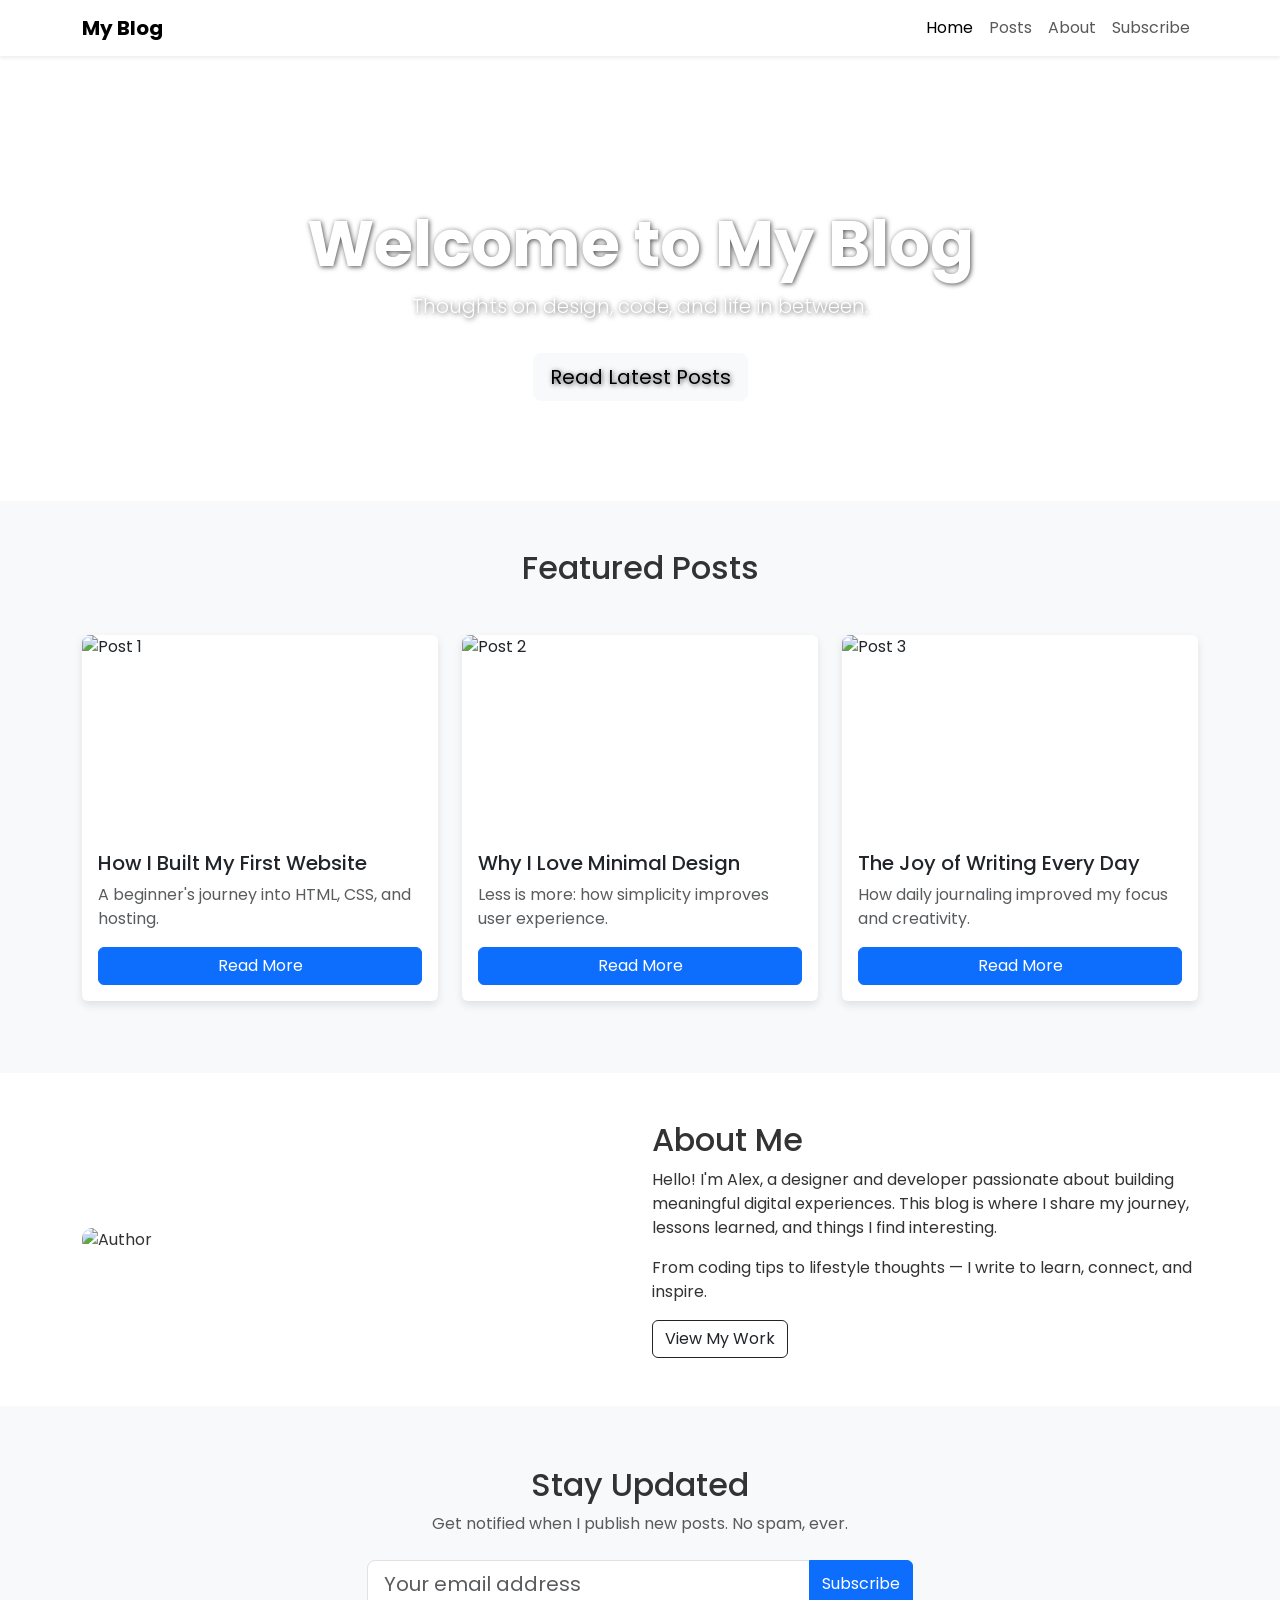
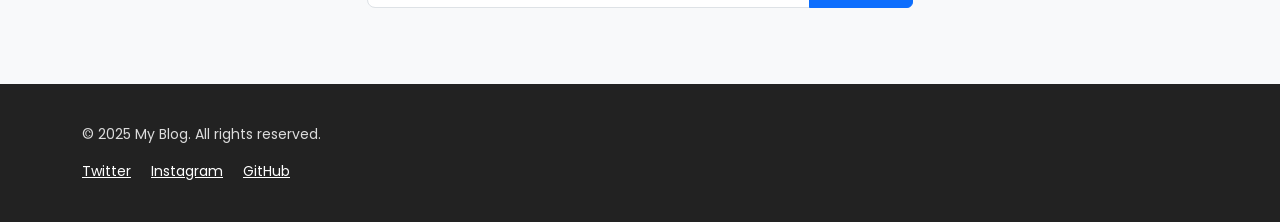
==== commit 461cd1f3: "initial commit: add index.html for blog layout with Bootstrap and custom style" ====
--- a/index.html
+++ b/index.html
@@ -1,3832 +1,179 @@
 <!DOCTYPE html>
 <html lang="en">
-  <head>
-    <base />
-    <meta http-equiv="Content-Type" content="text/html; charset=utf-8" />
-    <meta name="viewport" content="width=device-width, initial-scale=1.0" />
-    <title>ehmad's code</title>
-    <meta name="description" content="" />
-    <link
-      rel="icon"
-      href="favicon-16x16.png"
-      type="image/png"
-      sizes="16x16"
-    />
-    <link
-      rel="icon"
-      href="favicon-32x32.png"
-      type="image/png"
-      sizes="32x32"
-    />
-    <link
-      rel="apple-touch-icon"
-      href="apple-touch-icon.png"
-      sizes="180x180"
-    />
-    <style>
-      :root {
-        --ffsd: 0px;
-        --1vw: calc((100vw - var(--sbw, 0px)) / 100);
-        --1vh: var(--inner1Vh, 1vh);
-      }
-      @media (prefers-reduced-motion: reduce) {
-        .animated {
-          animation: none !important;
-        }
-      }
-      html {
-        zoom: var(--rzf, 1);
-        font-size: max(
-          calc(min(var(--1vw, 1vw), 13.66px) * var(--rfso, 1)),
-          var(--minfs, 0px)
-        );
-        -webkit-text-size-adjust: 100%;
-        scroll-behavior: smooth;
-      }
-      body {
-        font-size: calc(1rem * var(--bfso, 1));
-      }
-      body,
-      html,
-      p,
-      ul,
-      ol,
-      li {
-        margin: 0;
-        padding: 0;
-        font-synthesis: none;
-        font-kerning: none;
-        font-variant-ligatures: none;
-        font-feature-settings: "kern" 0, "calt" 0, "liga" 0, "clig" 0, "dlig" 0,
-          "hlig" 0;
-        font-family: unset;
-        -webkit-font-smoothing: subpixel-antialiased;
-        -moz-osx-font-smoothing: grayscale;
-        text-rendering: geometricprecision;
-        white-space: normal;
-      }
-      li {
-        text-align: unset;
-      }
-      a {
-        text-decoration: none;
-        color: inherit;
-      }
-      img {
-        -webkit-user-drag: none;
-        -moz-user-drag: none;
-        -o-user-drag: none;
-        user-drag: none;
-        -webkit-touch-callout: none;
-      }
-      @font-face {
-        font-family: YACgEZ1cb1Q-0;
-        src: url(fonts/f8f199f09526f79e87644ed227e0f651.woff2);
-        font-style: normal;
-        font-weight: 400;
-      }
-      @font-face {
-        font-family: YACgEZ1cb1Q-0;
-        src: url(fonts/f8f199f09526f79e87644ed227e0f651.woff2);
-        font-style: normal;
-        font-weight: 700;
-      }
-      @font-face {
-        font-family: YACgEZ1cb1Q-0;
-        src: url(fonts/f8f199f09526f79e87644ed227e0f651.woff2);
-        font-style: italic;
-        font-weight: 400;
-      }
-      @font-face {
-        font-family: YACgEZ1cb1Q-0;
-        src: url(fonts/f8f199f09526f79e87644ed227e0f651.woff2);
-        font-style: italic;
-        font-weight: 700;
-      }
-      @font-face {
-        font-family: YACgEZ1cb1Q-0;
-        src: url(fonts/f8f199f09526f79e87644ed227e0f651.woff2);
-        font-style: normal;
-        font-weight: 100;
-      }
-      @font-face {
-        font-family: YACgEZ1cb1Q-0;
-        src: url(fonts/f8f199f09526f79e87644ed227e0f651.woff2);
-        font-style: italic;
-        font-weight: 100;
-      }
-      @font-face {
-        font-family: YACgEZ1cb1Q-0;
-        src: url(fonts/f8f199f09526f79e87644ed227e0f651.woff2);
-        font-style: normal;
-        font-weight: 200;
-      }
-      @font-face {
-        font-family: YACgEZ1cb1Q-0;
-        src: url(fonts/f8f199f09526f79e87644ed227e0f651.woff2);
-        font-style: italic;
-        font-weight: 200;
-      }
-      @font-face {
-        font-family: YACgEZ1cb1Q-0;
-        src: url(fonts/f8f199f09526f79e87644ed227e0f651.woff2);
-        font-style: normal;
-        font-weight: 300;
-      }
-      @font-face {
-        font-family: YACgEZ1cb1Q-0;
-        src: url(fonts/f8f199f09526f79e87644ed227e0f651.woff2);
-        font-style: italic;
-        font-weight: 300;
-      }
-      @font-face {
-        font-family: YACgEZ1cb1Q-0;
-        src: url(fonts/f8f199f09526f79e87644ed227e0f651.woff2);
-        font-style: normal;
-        font-weight: 500;
-      }
-      @font-face {
-        font-family: YACgEZ1cb1Q-0;
-        src: url(fonts/f8f199f09526f79e87644ed227e0f651.woff2);
-        font-style: italic;
-        font-weight: 500;
-      }
-      @font-face {
-        font-family: YACgEZ1cb1Q-0;
-        src: url(fonts/f8f199f09526f79e87644ed227e0f651.woff2);
-        font-style: normal;
-        font-weight: 600;
-      }
-      @font-face {
-        font-family: YACgEZ1cb1Q-0;
-        src: url(fonts/f8f199f09526f79e87644ed227e0f651.woff2);
-        font-style: italic;
-        font-weight: 600;
-      }
-      @font-face {
-        font-family: YACgEZ1cb1Q-0;
-        src: url(fonts/f8f199f09526f79e87644ed227e0f651.woff2);
-        font-style: normal;
-        font-weight: 800;
-      }
-      @font-face {
-        font-family: YACgEZ1cb1Q-0;
-        src: url(fonts/f8f199f09526f79e87644ed227e0f651.woff2);
-        font-style: italic;
-        font-weight: 800;
-      }
-      @font-face {
-        font-family: YACgEZ1cb1Q-0;
-        src: url(fonts/f8f199f09526f79e87644ed227e0f651.woff2);
-        font-style: normal;
-        font-weight: 900;
-      }
-      @font-face {
-        font-family: YACgEZ1cb1Q-0;
-        src: url(fonts/f8f199f09526f79e87644ed227e0f651.woff2);
-        font-style: italic;
-        font-weight: 900;
-      }
-      @font-face {
-        font-family: YAFdJuhVCwY-0;
-        src: url(fonts/eaa66350db468634ab7f501fa14845dd.woff2);
-        font-style: normal;
-        font-weight: 400;
-      }
-      @font-face {
-        font-family: YAFdJuhVCwY-0;
-        src: url(fonts/eaa66350db468634ab7f501fa14845dd.woff2);
-        font-style: normal;
-        font-weight: 700;
-      }
-      @font-face {
-        font-family: YAFdJuhVCwY-0;
-        src: url(fonts/eaa66350db468634ab7f501fa14845dd.woff2);
-        font-style: italic;
-        font-weight: 400;
-      }
-      @font-face {
-        font-family: YAFdJuhVCwY-0;
-        src: url(fonts/eaa66350db468634ab7f501fa14845dd.woff2);
-        font-style: italic;
-        font-weight: 700;
-      }
-      @font-face {
-        font-family: YAFdJuhVCwY-0;
-        src: url(fonts/eaa66350db468634ab7f501fa14845dd.woff2);
-        font-style: normal;
-        font-weight: 100;
-      }
-      @font-face {
-        font-family: YAFdJuhVCwY-0;
-        src: url(fonts/eaa66350db468634ab7f501fa14845dd.woff2);
-        font-style: italic;
-        font-weight: 100;
-      }
-      @font-face {
-        font-family: YAFdJuhVCwY-0;
-        src: url(fonts/eaa66350db468634ab7f501fa14845dd.woff2);
-        font-style: normal;
-        font-weight: 200;
-      }
-      @font-face {
-        font-family: YAFdJuhVCwY-0;
-        src: url(fonts/eaa66350db468634ab7f501fa14845dd.woff2);
-        font-style: italic;
-        font-weight: 200;
-      }
-      @font-face {
-        font-family: YAFdJuhVCwY-0;
-        src: url(fonts/eaa66350db468634ab7f501fa14845dd.woff2);
-        font-style: normal;
-        font-weight: 300;
-      }
-      @font-face {
-        font-family: YAFdJuhVCwY-0;
-        src: url(fonts/eaa66350db468634ab7f501fa14845dd.woff2);
-        font-style: italic;
-        font-weight: 300;
-      }
-      @font-face {
-        font-family: YAFdJuhVCwY-0;
-        src: url(fonts/eaa66350db468634ab7f501fa14845dd.woff2);
-        font-style: normal;
-        font-weight: 500;
-      }
-      @font-face {
-        font-family: YAFdJuhVCwY-0;
-        src: url(fonts/eaa66350db468634ab7f501fa14845dd.woff2);
-        font-style: italic;
-        font-weight: 500;
-      }
-      @font-face {
-        font-family: YAFdJuhVCwY-0;
-        src: url(fonts/eaa66350db468634ab7f501fa14845dd.woff2);
-        font-style: normal;
-        font-weight: 600;
-      }
-      @font-face {
-        font-family: YAFdJuhVCwY-0;
-        src: url(fonts/eaa66350db468634ab7f501fa14845dd.woff2);
-        font-style: italic;
-        font-weight: 600;
-      }
-      @font-face {
-        font-family: YAFdJuhVCwY-0;
-        src: url(fonts/eaa66350db468634ab7f501fa14845dd.woff2);
-        font-style: normal;
-        font-weight: 800;
-      }
-      @font-face {
-        font-family: YAFdJuhVCwY-0;
-        src: url(fonts/eaa66350db468634ab7f501fa14845dd.woff2);
-        font-style: italic;
-        font-weight: 800;
-      }
-      @font-face {
-        font-family: YAFdJuhVCwY-0;
-        src: url(fonts/eaa66350db468634ab7f501fa14845dd.woff2);
-        font-style: normal;
-        font-weight: 900;
-      }
-      @font-face {
-        font-family: YAFdJuhVCwY-0;
-        src: url(fonts/eaa66350db468634ab7f501fa14845dd.woff2);
-        font-style: italic;
-        font-weight: 900;
-      }
-      @font-face {
-        font-family: YAFdJsjwyrY-0;
-        src: url(fonts/11043441b9eaa10ef821c01fb0e4f761.woff2);
-        font-style: normal;
-        font-weight: 400;
-      }
-      @font-face {
-        font-family: YAFdJsjwyrY-0;
-        src: url(fonts/11043441b9eaa10ef821c01fb0e4f761.woff2);
-        font-style: normal;
-        font-weight: 700;
-      }
-      @font-face {
-        font-family: YAFdJsjwyrY-0;
-        src: url(fonts/11043441b9eaa10ef821c01fb0e4f761.woff2);
-        font-style: italic;
-        font-weight: 400;
-      }
-      @font-face {
-        font-family: YAFdJsjwyrY-0;
-        src: url(fonts/11043441b9eaa10ef821c01fb0e4f761.woff2);
-        font-style: italic;
-        font-weight: 700;
-      }
-      @font-face {
-        font-family: YAFdJsjwyrY-0;
-        src: url(fonts/11043441b9eaa10ef821c01fb0e4f761.woff2);
-        font-style: normal;
-        font-weight: 100;
-      }
-      @font-face {
-        font-family: YAFdJsjwyrY-0;
-        src: url(fonts/11043441b9eaa10ef821c01fb0e4f761.woff2);
-        font-style: italic;
-        font-weight: 100;
-      }
-      @font-face {
-        font-family: YAFdJsjwyrY-0;
-        src: url(fonts/11043441b9eaa10ef821c01fb0e4f761.woff2);
-        font-style: normal;
-        font-weight: 200;
-      }
-      @font-face {
-        font-family: YAFdJsjwyrY-0;
-        src: url(fonts/11043441b9eaa10ef821c01fb0e4f761.woff2);
-        font-style: italic;
-        font-weight: 200;
-      }
-      @font-face {
-        font-family: YAFdJsjwyrY-0;
-        src: url(fonts/11043441b9eaa10ef821c01fb0e4f761.woff2);
-        font-style: normal;
-        font-weight: 300;
-      }
-      @font-face {
-        font-family: YAFdJsjwyrY-0;
-        src: url(fonts/11043441b9eaa10ef821c01fb0e4f761.woff2);
-        font-style: italic;
-        font-weight: 300;
-      }
-      @font-face {
-        font-family: YAFdJsjwyrY-0;
-        src: url(fonts/11043441b9eaa10ef821c01fb0e4f761.woff2);
-        font-style: normal;
-        font-weight: 500;
-      }
-      @font-face {
-        font-family: YAFdJsjwyrY-0;
-        src: url(fonts/11043441b9eaa10ef821c01fb0e4f761.woff2);
-        font-style: italic;
-        font-weight: 500;
-      }
-      @font-face {
-        font-family: YAFdJsjwyrY-0;
-        src: url(fonts/11043441b9eaa10ef821c01fb0e4f761.woff2);
-        font-style: normal;
-        font-weight: 600;
-      }
-      @font-face {
-        font-family: YAFdJsjwyrY-0;
-        src: url(fonts/11043441b9eaa10ef821c01fb0e4f761.woff2);
-        font-style: italic;
-        font-weight: 600;
-      }
-      @font-face {
-        font-family: YAFdJsjwyrY-0;
-        src: url(fonts/11043441b9eaa10ef821c01fb0e4f761.woff2);
-        font-style: normal;
-        font-weight: 800;
-      }
-      @font-face {
-        font-family: YAFdJsjwyrY-0;
-        src: url(fonts/11043441b9eaa10ef821c01fb0e4f761.woff2);
-        font-style: italic;
-        font-weight: 800;
-      }
-      @font-face {
-        font-family: YAFdJsjwyrY-0;
-        src: url(fonts/11043441b9eaa10ef821c01fb0e4f761.woff2);
-        font-style: normal;
-        font-weight: 900;
-      }
-      @font-face {
-        font-family: YAFdJsjwyrY-0;
-        src: url(fonts/11043441b9eaa10ef821c01fb0e4f761.woff2);
-        font-style: italic;
-        font-weight: 900;
-      }
-      @media (max-width: 375px) {
-        #v2bWRbLsBOPLEssN {
-          grid-area: 2 / 2 / 3 / 3;
-          position: relative;
-        }
-        #TDJMapgXrZT2y30u {
-          grid-template-columns: 0 331.51832997%;
-          left: -115.75916498%;
-          grid-template-rows: 0 100%;
-        }
-        #n21xk54dTR3lDE5l {
-          font-size: max(
-            calc(12px * var(--rfso, var(--bfso, 1))),
-            calc(6.61760375em - var(--ffsd))
-          );
-        }
-        #rth7RQHI7GrgtNgc {
-          --first-font-size: max(
-            calc(12px * var(--rfso, var(--bfso, 1))),
-            6.61760375em
-          );
-          --last-font-size: var(--first-font-size);
-          margin-top: calc(var(--first-font-size) * 0.095);
-          margin-bottom: calc(var(--last-font-size) * 0.095);
-        }
-        #pWjibXw33R8KyEmw {
-          min-width: 91.6rem;
-        }
-        #xWtFrMChrBowefkJ {
-          grid-area: 2 / 2 / 3 / 6;
-          position: relative;
-        }
-        #L1Es7xnhjmFZGATv {
-          grid-area: 2 / 2 / 5 / 5;
-          position: relative;
-        }
-        #y4kwQ2DIyh918aHE {
-          font-size: max(
-            calc(12px * var(--rfso, var(--bfso, 1))),
-            calc(4.78136635em - var(--ffsd))
-          );
-        }
-        #CYq7lHDgo6rvxMAD {
-          --first-font-size: max(
-            calc(12px * var(--rfso, var(--bfso, 1))),
-            4.78136635em
-          );
-          --last-font-size: var(--first-font-size);
-          transform: translateX(calc(var(--first-font-size) * 0.015));
-          margin-top: calc(var(--first-font-size) * 0.15);
-          margin-bottom: calc(var(--last-font-size) * 0.15);
-        }
-        #JR0ziIQrTcHG3uTA {
-          min-width: 47.61760756rem;
-        }
-        #pQesFklu5h2rVG4i {
-          grid-area: 3 / 3 / 4 / 4;
-          position: relative;
-        }
-        #UpwYWwf14WEnBjCu {
-          grid-template-columns: 0 6.4rem 47.48427423rem 6.4rem;
-          grid-template-rows: 0 minmax(5.87041317rem, max-content) minmax(
-              5.40697405rem,
-              max-content
-            ) minmax(4.74828445rem, max-content);
-        }
-        #x0APCtezdks8AOZo {
-          grid-area: 4 / 4 / 5 / 5;
-          grid-template-columns: 0 60.28427423rem;
-          grid-template-rows: 0 minmax(16.02567167rem, max-content);
-        }
-        #sBfXvM706bag12ty {
-          grid-area: 4 / 4 / 5 / 5;
-          position: relative;
-        }
-        #L6xsY2chKgEN07uu {
-          grid-area: 2 / 3 / 4 / 5;
-          position: relative;
-        }
-        #GdewyXNFr6Dc3HHM {
-          grid-area: 3 / 6 / 5 / 8;
-          position: relative;
-        }
-        #Ie8SY2cTJB2LwsKf {
-          grid-area: 6 / 4 / 7 / 7;
-          position: relative;
-        }
-        #UEVltCEa3xoAbQV4 {
-          font-size: max(
-            calc(12px * var(--rfso, var(--bfso, 1))),
-            calc(10.92270746em - var(--ffsd))
-          );
-        }
-        #y2NHrJRiEpCLjErF {
-          --first-font-size: max(
-            calc(12px * var(--rfso, var(--bfso, 1))),
-            10.92270746em
-          );
-          --last-font-size: var(--first-font-size);
-          transform: translateX(calc(var(--first-font-size) * 0.025));
-          margin-top: calc(var(--first-font-size) * 0.02);
-          margin-bottom: calc(var(--last-font-size) * 0.02);
-        }
-        #vG7z72bjPxU90Vx6 {
-          min-width: 91.6rem;
-        }
-        #U5HnPclZ3I4o5AnQ {
-          grid-area: 8 / 2 / 9 / 9;
-          position: relative;
-        }
-        #FqHl1XFUQD9Aet3s {
-          grid-area: 6 / 3 / 7 / 7;
-          grid-template-columns: 0 8.50032779rem 20.43586837rem 14.03586837rem 6.4rem 13.15840598rem 20.43586837rem 8.50032779rem;
-          grid-template-rows: 0 0 minmax(33.59427435rem, max-content) 0 minmax(
-              6.4rem,
-              max-content
-            ) minmax(33.59427435rem, max-content) minmax(
-              16.7436118rem,
-              max-content
-            ) minmax(38.16063247rem, max-content);
-        }
-        #EwZKMyPYszpsnejh {
-          grid-area: 6 / 3 / 7 / 7;
-          position: relative;
-        }
-        #lgtivvD20a3rpL90 {
-          grid-template-columns: 4.26666667rem 0 15.59119622rem 60.28427423rem 15.59119622rem 0 4.26666667rem;
-          grid-template-rows: minmax(43.28417288rem, max-content) minmax(
-              6.68377978rem,
-              max-content
-            ) minmax(6.4rem, max-content) minmax(16.02567167rem, max-content) minmax(
-              4.83219645rem,
-              max-content
-            ) minmax(128.49279298rem, max-content) minmax(
-              43.28417288rem,
-              max-content
-            );
-        }
-        #HZtQ2OtLsuAIjSbz {
-          min-height: calc(37.08952878 * var(--1vh, 1vh));
-        }
-        #LJPq7o89DjGsFNt0 {
-          grid-area: 2 / 2 / 3 / 3;
-          position: relative;
-        }
-        #vRwV8i2GrXgmqLZH {
-          grid-template-columns: 0 354.07273025%;
-          left: -127.03636512%;
-          grid-template-rows: 0 100%;
-        }
-        #etnslGvoNel0M4j2 {
-          font-size: max(
-            calc(12px * var(--rfso, var(--bfso, 1))),
-            calc(5.30018544em - var(--ffsd))
-          );
-        }
-        #ocJiISXIFYXFhS7O {
-          --first-font-size: max(
-            calc(12px * var(--rfso, var(--bfso, 1))),
-            5.30018544em
-          );
-          --last-font-size: var(--first-font-size);
-          margin-top: calc(var(--first-font-size) * -0.05);
-          margin-bottom: calc(var(--last-font-size) * -0.05);
-        }
-        #KLFwIkrqRoKyqYsa {
-          min-width: 91.6rem;
-        }
-        #NF12buDtgKfLRzXb {
-          grid-area: 2 / 2 / 3 / 5;
-          position: relative;
-        }
-        #tdYlAB4eSzu0yCA5 {
-          grid-area: 4 / 3 / 5 / 4;
-          position: relative;
-        }
-        #zWyrJWiWs3ADYIaq {
-          grid-template-columns: 4.26666667rem 2.38963436rem 86.68739795rem 2.38963436rem 4.26666667rem;
-          grid-template-rows: minmax(24.02797267rem, max-content) minmax(
-              28.04046837rem,
-              max-content
-            ) minmax(6.4rem, max-content) minmax(116.57229553rem, max-content) minmax(
-              24.02797267rem,
-              max-content
-            );
-        }
-        #by9BirbG71ikLQy5 {
-          min-height: calc(29.65173491 * var(--1vh, 1vh));
-        }
-        #qSgzJveJ9cqkmVAd {
-          grid-area: 2 / 2 / 3 / 3;
-          position: relative;
-        }
-        #wRhaXAYuQjEuHUTB {
-          grid-template-columns: 0 100%;
-          grid-template-rows: 0 100%;
-        }
-        #e8hZdeTIroZqph2G {
-          grid-template-columns: 100rem;
-          grid-template-rows: minmax(30.16105417rem, max-content);
-        }
-        #ZREw7lqbw57TF0ZY {
-          min-height: calc(4.4925573 * var(--1vh, 1vh));
-        }
-        #LwQceU6zC9aqhvct {
-          grid-area: 2 / 2 / 3 / 3;
-          position: relative;
-        }
-        #Op6flTc5bLvMRoyy {
-          grid-template-columns: 0 331.41541304%;
-          left: -115.70770652%;
-          grid-template-rows: 0 100%;
-        }
-        #CqUNEgBwSoWBQxSl {
-          font-size: max(
-            calc(12px * var(--rfso, var(--bfso, 1))),
-            calc(12.66678651em - var(--ffsd))
-          );
-        }
-        #pXeW8lIIDekxmgEP {
-          --first-font-size: max(
-            calc(12px * var(--rfso, var(--bfso, 1))),
-            12.66678651em
-          );
-          --last-font-size: var(--first-font-size);
-          margin-top: calc(var(--first-font-size) * 0.05);
-          margin-bottom: calc(var(--last-font-size) * 0.05);
-        }
-        #KcR9rkfrWgymW3aC {
-          min-width: 91.6rem;
-        }
-        #AtCjcL4MmO7yFTXU {
-          grid-area: 2 / 2 / 3 / 4;
-          position: relative;
-        }
-        #S3ZIohOo2bmRY1yM {
-          font-size: max(
-            calc(12px * var(--rfso, var(--bfso, 1))),
-            calc(8.65311685em - var(--ffsd))
-          );
-        }
-        #OszoEYMr1ojOfxix {
-          --first-font-size: max(
-            calc(12px * var(--rfso, var(--bfso, 1))),
-            8.65311685em
-          );
-          --last-font-size: var(--first-font-size);
-          transform: translateX(calc(var(--first-font-size) * 0.05));
-          margin-top: calc(var(--first-font-size) * -0.05);
-          margin-bottom: calc(var(--last-font-size) * -0.05);
-        }
-        #frzIrJUETeTq0F53 {
-          min-width: 91.6rem;
-        }
-        #YyA8wIJIEXANiOlz {
-          grid-area: 2 / 2 / 3 / 9;
-          position: relative;
-        }
-        #JFh5gENZo5TqvyDL {
-          font-size: calc(6.12924604em - var(--ffsd));
-        }
-        #cH4kdBpLBv3D8MXV {
-          font-size: calc(6.12924604em - var(--ffsd));
-        }
-        #KN0RgWJ4WcRddohj {
-          font-size: calc(6.12924604em - var(--ffsd));
-        }
-        #cbRkLzBO2BnHG1nc {
-          font-size: calc(6.12924604em - var(--ffsd));
-        }
-        #ICOX1c1kUCdAFceW {
-          --first-font-size: 6.12924604em;
-          --last-font-size: var(--first-font-size);
-          transform: translateX(calc(var(--first-font-size) * 0.025));
-          margin-top: calc(var(--first-font-size) * -0.05);
-          margin-bottom: calc(var(--last-font-size) * -0.05);
-        }
-        #LKgJaILoB85ZPKaN {
-          min-width: 91.6rem;
-        }
-        #x1dxUgiwI9fBjtp3 {
-          grid-area: 4 / 3 / 7 / 10;
-          position: relative;
-        }
-        #iBLo2AKlzfIwLaPL {
-          grid-area: 5 / 6 / 8 / 7;
-          position: relative;
-        }
-        #RctZ25b420hTK4f9 {
-          grid-area: 6 / 8 / 9 / 11;
-          position: relative;
-        }
-        #EifACJJu9RxH0ROn {
-          font-size: max(
-            calc(12px * var(--rfso, var(--bfso, 1))),
-            calc(8.65311685em - var(--ffsd))
-          );
-        }
-        #eoAmlbSKM4zK0Zph {
-          --first-font-size: max(
-            calc(12px * var(--rfso, var(--bfso, 1))),
-            8.65311685em
-          );
-          --last-font-size: var(--first-font-size);
-          transform: translateX(calc(var(--first-font-size) * 0.05));
-          margin-top: calc(var(--first-font-size) * -0.05);
-          margin-bottom: calc(var(--last-font-size) * -0.05);
-        }
-        #gJXPnqCVKvDzyyAq {
-          min-width: 91.6rem;
-        }
-        #jRSvHtm9cI9ZpnRa {
-          grid-area: 10 / 4 / 11 / 12;
-          position: relative;
-        }
-        #Eydu4wiyGVkk15ul {
-          font-size: max(
-            calc(12px * var(--rfso, var(--bfso, 1))),
-            calc(6.12924604em - var(--ffsd))
-          );
-        }
-        #uj20nAZQmK6nsBO9 {
-          --first-font-size: max(
-            calc(12px * var(--rfso, var(--bfso, 1))),
-            6.12924604em
-          );
-          --last-font-size: var(--first-font-size);
-          transform: translateX(calc(var(--first-font-size) * 0.025));
-          margin-top: calc(var(--first-font-size) * -0.05);
-          margin-bottom: calc(var(--last-font-size) * -0.05);
-        }
-        #H9BpTdFJS8r3sZKw {
-          min-width: 91.6rem;
-        }
-        #iPWTGhKx2tRbNk46 {
-          grid-area: 12 / 5 / 13 / 13;
-          position: relative;
-        }
-        #hjHHebMiij7AzkS9 {
-          grid-area: 4 / 3 / 5 / 5;
-          grid-template-columns: 0 0 0 0 51.67562874rem 14.80080459rem 8.55042802rem 16.43980531rem 0 0 0 0;
-          grid-template-rows: 0 minmax(21.30830025rem, max-content) minmax(
-              2.83642785rem,
-              max-content
-            ) minmax(26.13673322rem, max-content) 0 minmax(
-              4.61789077rem,
-              max-content
-            ) minmax(10.18291381rem, max-content) minmax(
-              1.31020462rem,
-              max-content
-            ) minmax(1.74548556rem, max-content) minmax(
-              21.30830025rem,
-              max-content
-            ) minmax(2.83642785rem, max-content) minmax(
-              7.22896255rem,
-              max-content
-            );
-        }
-        #xUDWnOt1KutuxVYL {
-          grid-area: 4 / 3 / 5 / 5;
-          position: relative;
-        }
-        #hn3zwo6Po1aStfq5 {
-          grid-template-columns: 4.26666667rem 0 91.46666667rem 0 4.26666667rem;
-          grid-template-rows: 0 minmax(28.81693931rem, max-content) minmax(
-              53.9101799rem,
-              max-content
-            ) minmax(99.51164673rem, max-content) minmax(
-              10.88471047rem,
-              max-content
-            );
-        }
-        #EhIZkfBcVwfXe7G4 {
-          min-height: calc(28.76617902 * var(--1vh, 1vh));
-        }
-      }
-      @media (min-width: 375.05px) and (max-width: 480px) {
-        #v2bWRbLsBOPLEssN {
-          grid-area: 2 / 2 / 3 / 3;
-          position: relative;
-        }
-        #TDJMapgXrZT2y30u {
-          grid-template-columns: 0 271.14947401%;
-          left: -85.574737%;
-          grid-template-rows: 0 100%;
-        }
-        #n21xk54dTR3lDE5l {
-          font-size: max(
-            calc(12px * var(--rfso, var(--bfso, 1))),
-            calc(5.17000293em - var(--ffsd))
-          );
-        }
-        #rth7RQHI7GrgtNgc {
-          --first-font-size: max(
-            calc(12px * var(--rfso, var(--bfso, 1))),
-            5.17000293em
-          );
-          --last-font-size: var(--first-font-size);
-          margin-top: calc(var(--first-font-size) * 0.095);
-          margin-bottom: calc(var(--last-font-size) * 0.095);
-        }
-        #pWjibXw33R8KyEmw {
-          min-width: 93.4375rem;
-        }
-        #xWtFrMChrBowefkJ {
-          grid-area: 2 / 2 / 3 / 6;
-          position: relative;
-        }
-        #L1Es7xnhjmFZGATv {
-          grid-area: 2 / 2 / 5 / 5;
-          position: relative;
-        }
-        #y4kwQ2DIyh918aHE {
-          font-size: max(
-            calc(12px * var(--rfso, var(--bfso, 1))),
-            calc(3.73544246em - var(--ffsd))
-          );
-        }
-        #CYq7lHDgo6rvxMAD {
-          --first-font-size: max(
-            calc(12px * var(--rfso, var(--bfso, 1))),
-            3.73544246em
-          );
-          --last-font-size: var(--first-font-size);
-          transform: translateX(calc(var(--first-font-size) * 0.015));
-          margin-top: calc(var(--first-font-size) * 0.15);
-          margin-bottom: calc(var(--last-font-size) * 0.15);
-        }
-        #JR0ziIQrTcHG3uTA {
-          min-width: 37.20125591rem;
-        }
-        #pQesFklu5h2rVG4i {
-          grid-area: 3 / 3 / 4 / 4;
-          position: relative;
-        }
-        #UpwYWwf14WEnBjCu {
-          grid-template-columns: 0 5rem 37.09708924rem 5rem;
-          grid-template-rows: 0 minmax(4.58626029rem, max-content) minmax(
-              4.22419847rem,
-              max-content
-            ) minmax(3.70959723rem, max-content);
-        }
-        #x0APCtezdks8AOZo {
-          grid-area: 4 / 4 / 5 / 5;
-          grid-template-columns: 0 47.09708924rem;
-          grid-template-rows: 0 minmax(12.52005599rem, max-content);
-        }
-        #sBfXvM706bag12ty {
-          grid-area: 4 / 4 / 5 / 5;
-          position: relative;
-        }
-        #L6xsY2chKgEN07uu {
-          grid-area: 2 / 3 / 4 / 5;
-          position: relative;
-        }
-        #GdewyXNFr6Dc3HHM {
-          grid-area: 3 / 6 / 5 / 8;
-          position: relative;
-        }
-        #Ie8SY2cTJB2LwsKf {
-          grid-area: 6 / 4 / 7 / 7;
-          position: relative;
-        }
-        #UEVltCEa3xoAbQV4 {
-          font-size: max(
-            calc(12px * var(--rfso, var(--bfso, 1))),
-            calc(11.14561986em - var(--ffsd))
-          );
-        }
-        #y2NHrJRiEpCLjErF {
-          --first-font-size: max(
-            calc(12px * var(--rfso, var(--bfso, 1))),
-            11.14561986em
-          );
-          --last-font-size: var(--first-font-size);
-          transform: translateX(calc(var(--first-font-size) * 0.025));
-          margin-top: calc(var(--first-font-size) * 0.02);
-          margin-bottom: calc(var(--last-font-size) * 0.02);
-        }
-        #vG7z72bjPxU90Vx6 {
-          min-width: 93.4375rem;
-        }
-        #U5HnPclZ3I4o5AnQ {
-          grid-area: 8 / 2 / 9 / 9;
-          position: relative;
-        }
-        #FqHl1XFUQD9Aet3s {
-          grid-area: 6 / 3 / 7 / 7;
-          grid-template-columns: 0 17.57838108rem 15.96552217rem 10.96552217rem 5rem 10.28000467rem 15.96552217rem 17.57838108rem;
-          grid-template-rows: 0 0 minmax(26.24552684rem, max-content) 0 minmax(
-              5rem,
-              max-content
-            ) minmax(26.24552684rem, max-content) minmax(
-              13.08094672rem,
-              max-content
-            ) minmax(38.93942089rem, max-content);
-        }
-        #EwZKMyPYszpsnejh {
-          grid-area: 6 / 3 / 7 / 7;
-          position: relative;
-        }
-        #lgtivvD20a3rpL90 {
-          grid-template-columns: 3.33333333rem 0 23.11812205rem 47.09708924rem 23.11812205rem 0 3.33333333rem;
-          grid-template-rows: minmax(33.81576006rem, max-content) minmax(
-              5.22170296rem,
-              max-content
-            ) minmax(5rem, max-content) minmax(12.52005599rem, max-content) minmax(
-              3.77515348rem,
-              max-content
-            ) minmax(109.51142128rem, max-content) minmax(
-              33.81576006rem,
-              max-content
-            );
-        }
-        #HZtQ2OtLsuAIjSbz {
-          min-height: calc(36.10189227 * var(--1vh, 1vh));
-        }
-        #LJPq7o89DjGsFNt0 {
-          grid-area: 2 / 2 / 3 / 3;
-          position: relative;
-        }
-        #vRwV8i2GrXgmqLZH {
-          grid-template-columns: 0 288.54710962%;
-          left: -94.27355481%;
-          grid-template-rows: 0 100%;
-        }
-        #etnslGvoNel0M4j2 {
-          font-size: max(
-            calc(12px * var(--rfso, var(--bfso, 1))),
-            calc(4.14076988em - var(--ffsd))
-          );
-        }
-        #ocJiISXIFYXFhS7O {
-          --first-font-size: max(
-            calc(12px * var(--rfso, var(--bfso, 1))),
-            4.14076988em
-          );
-          --last-font-size: var(--first-font-size);
-          margin-top: calc(var(--first-font-size) * -0.05);
-          margin-bottom: calc(var(--last-font-size) * -0.05);
-        }
-        #KLFwIkrqRoKyqYsa {
-          min-width: 93.4375rem;
-        }
-        #NF12buDtgKfLRzXb {
-          grid-area: 2 / 2 / 3 / 5;
-          position: relative;
-        }
-        #tdYlAB4eSzu0yCA5 {
-          grid-area: 4 / 3 / 5 / 4;
-          position: relative;
-        }
-        #zWyrJWiWs3ADYIaq {
-          grid-template-columns: 3.33333333rem 12.80440184rem 67.72452965rem 12.80440184rem 3.33333333rem;
-          grid-template-rows: minmax(18.77185365rem, max-content) minmax(
-              28.61272283rem,
-              max-content
-            ) minmax(5rem, max-content) minmax(91.07210589rem, max-content) minmax(
-              18.77185365rem,
-              max-content
-            );
-        }
-        #by9BirbG71ikLQy5 {
-          min-height: calc(28.75754362 * var(--1vh, 1vh));
-        }
-        #qSgzJveJ9cqkmVAd {
-          grid-area: 2 / 2 / 3 / 3;
-          position: relative;
-        }
-        #wRhaXAYuQjEuHUTB {
-          grid-template-columns: 0 100%;
-          grid-template-rows: 0 100%;
-        }
-        #e8hZdeTIroZqph2G {
-          grid-template-columns: 100rem;
-          grid-template-rows: minmax(30.16105417rem, max-content);
-        }
-        #ZREw7lqbw57TF0ZY {
-          min-height: calc(5.34651827 * var(--1vh, 1vh));
-        }
-        #LwQceU6zC9aqhvct {
-          grid-area: 2 / 2 / 3 / 3;
-          position: relative;
-        }
-        #Op6flTc5bLvMRoyy {
-          grid-template-columns: 0 288.43142454%;
-          left: -94.21571227%;
-          grid-template-rows: 0 100%;
-        }
-        #CqUNEgBwSoWBQxSl {
-          font-size: max(
-            calc(12px * var(--rfso, var(--bfso, 1))),
-            calc(12.42650049em - var(--ffsd))
-          );
-        }
-        #pXeW8lIIDekxmgEP {
-          --first-font-size: max(
-            calc(12px * var(--rfso, var(--bfso, 1))),
-            12.42650049em
-          );
-          --last-font-size: var(--first-font-size);
-          margin-top: calc(var(--first-font-size) * 0.05);
-          margin-bottom: calc(var(--last-font-size) * 0.05);
-        }
-        #KcR9rkfrWgymW3aC {
-          min-width: 93.4375rem;
-        }
-        #AtCjcL4MmO7yFTXU {
-          grid-area: 2 / 2 / 3 / 4;
-          position: relative;
-        }
-        #S3ZIohOo2bmRY1yM {
-          font-size: max(
-            calc(12px * var(--rfso, var(--bfso, 1))),
-            calc(7.93774855em - var(--ffsd))
-          );
-        }
-        #OszoEYMr1ojOfxix {
-          --first-font-size: max(
-            calc(12px * var(--rfso, var(--bfso, 1))),
-            7.93774855em
-          );
-          --last-font-size: var(--first-font-size);
-          transform: translateX(calc(var(--first-font-size) * 0.05));
-          margin-top: calc(var(--first-font-size) * -0.05);
-          margin-bottom: calc(var(--last-font-size) * -0.05);
-        }
-        #frzIrJUETeTq0F53 {
-          min-width: 84.00912402rem;
-        }
-        #YyA8wIJIEXANiOlz {
-          grid-area: 2 / 2 / 3 / 9;
-          position: relative;
-        }
-        #JFh5gENZo5TqvyDL {
-          font-size: calc(5.62253055em - var(--ffsd));
-        }
-        #cH4kdBpLBv3D8MXV {
-          font-size: calc(5.62253055em - var(--ffsd));
-        }
-        #KN0RgWJ4WcRddohj {
-          font-size: calc(5.62253055em - var(--ffsd));
-        }
-        #cbRkLzBO2BnHG1nc {
-          font-size: calc(5.62253055em - var(--ffsd));
-        }
-        #ICOX1c1kUCdAFceW {
-          --first-font-size: 5.62253055em;
-          --last-font-size: var(--first-font-size);
-          transform: translateX(calc(var(--first-font-size) * 0.025));
-          margin-top: calc(var(--first-font-size) * -0.05);
-          margin-bottom: calc(var(--last-font-size) * -0.05);
-        }
-        #LKgJaILoB85ZPKaN {
-          min-width: 84.00912402rem;
-        }
-        #x1dxUgiwI9fBjtp3 {
-          grid-area: 4 / 3 / 7 / 10;
-          position: relative;
-        }
-        #iBLo2AKlzfIwLaPL {
-          grid-area: 5 / 6 / 8 / 7;
-          position: relative;
-        }
-        #RctZ25b420hTK4f9 {
-          grid-area: 6 / 8 / 9 / 11;
-          position: relative;
-        }
-        #EifACJJu9RxH0ROn {
-          font-size: max(
-            calc(12px * var(--rfso, var(--bfso, 1))),
-            calc(7.93774855em - var(--ffsd))
-          );
-        }
-        #eoAmlbSKM4zK0Zph {
-          --first-font-size: max(
-            calc(12px * var(--rfso, var(--bfso, 1))),
-            7.93774855em
-          );
-          --last-font-size: var(--first-font-size);
-          transform: translateX(calc(var(--first-font-size) * 0.05));
-          margin-top: calc(var(--first-font-size) * -0.05);
-          margin-bottom: calc(var(--last-font-size) * -0.05);
-        }
-        #gJXPnqCVKvDzyyAq {
-          min-width: 84.00912402rem;
-        }
-        #jRSvHtm9cI9ZpnRa {
-          grid-area: 10 / 4 / 11 / 12;
-          position: relative;
-        }
-        #Eydu4wiyGVkk15ul {
-          font-size: max(
-            calc(12px * var(--rfso, var(--bfso, 1))),
-            calc(5.62253055em - var(--ffsd))
-          );
-        }
-        #uj20nAZQmK6nsBO9 {
-          --first-font-size: max(
-            calc(12px * var(--rfso, var(--bfso, 1))),
-            5.62253055em
-          );
-          --last-font-size: var(--first-font-size);
-          transform: translateX(calc(var(--first-font-size) * 0.025));
-          margin-top: calc(var(--first-font-size) * -0.05);
-          margin-bottom: calc(var(--last-font-size) * -0.05);
-        }
-        #H9BpTdFJS8r3sZKw {
-          min-width: 84.00912402rem;
-        }
-        #iPWTGhKx2tRbNk46 {
-          grid-area: 12 / 5 / 13 / 13;
-          position: relative;
-        }
-        #hjHHebMiij7AzkS9 {
-          grid-area: 4 / 3 / 5 / 5;
-          grid-template-columns: 0 0 0 0 47.40351413rem 13.57719618rem 7.84354918rem 15.08069785rem 0 0 0 0;
-          grid-template-rows: 0 minmax(19.5467058rem, max-content) minmax(
-              2.21595925rem,
-              max-content
-            ) minmax(23.97596377rem, max-content) 0 minmax(
-              4.23612167rem,
-              max-content
-            ) minmax(9.34107452rem, max-content) minmax(
-              1.20188771rem,
-              max-content
-            ) minmax(1.36366059rem, max-content) minmax(
-              19.5467058rem,
-              max-content
-            ) minmax(2.21595925rem, max-content) minmax(
-              6.63133157rem,
-              max-content
-            );
-        }
-        #xUDWnOt1KutuxVYL {
-          grid-area: 4 / 3 / 5 / 5;
-          position: relative;
-        }
-        #hn3zwo6Po1aStfq5 {
-          grid-template-columns: 3.33333333rem 9.42837598rem 83.90495735rem 0 3.33333333rem;
-          grid-template-rows: 0 minmax(27.17932762rem, max-content) minmax(
-              42.11732805rem,
-              max-content
-            ) minmax(90.27536994rem, max-content) minmax(
-              8.50368006rem,
-              max-content
-            );
-        }
-        #EhIZkfBcVwfXe7G4 {
-          min-height: calc(29.79404584 * var(--1vh, 1vh));
-        }
-      }
-      @media (min-width: 480.05px) and (max-width: 768px) {
-        #v2bWRbLsBOPLEssN {
-          grid-area: 2 / 2 / 3 / 3;
-          position: relative;
-        }
-        #TDJMapgXrZT2y30u {
-          grid-template-columns: 0 168.91831347%;
-          left: -34.45915674%;
-          grid-template-rows: 0 100%;
-        }
-        #n21xk54dTR3lDE5l {
-          font-size: max(
-            calc(12px * var(--rfso, var(--bfso, 1))),
-            calc(3.23125183em - var(--ffsd))
-          );
-        }
-        #rth7RQHI7GrgtNgc {
-          --first-font-size: max(
-            calc(12px * var(--rfso, var(--bfso, 1))),
-            3.23125183em
-          );
-          --last-font-size: var(--first-font-size);
-          margin-top: calc(var(--first-font-size) * 0.095);
-          margin-bottom: calc(var(--last-font-size) * 0.095);
-        }
-        #pWjibXw33R8KyEmw {
-          min-width: 91.73177083rem;
-        }
-        #xWtFrMChrBowefkJ {
-          grid-area: 2 / 2 / 3 / 5;
-          position: relative;
-        }
-        #L1Es7xnhjmFZGATv {
-          grid-area: 2 / 2 / 5 / 5;
-          position: relative;
-        }
-        #y4kwQ2DIyh918aHE {
-          font-size: max(
-            calc(12px * var(--rfso, var(--bfso, 1))),
-            calc(2.33465154em - var(--ffsd))
-          );
-        }
-        #CYq7lHDgo6rvxMAD {
-          --first-font-size: max(
-            calc(12px * var(--rfso, var(--bfso, 1))),
-            2.33465154em
-          );
-          --last-font-size: var(--first-font-size);
-          transform: translateX(calc(var(--first-font-size) * 0.015));
-          margin-top: calc(var(--first-font-size) * 0.15);
-          margin-bottom: calc(var(--last-font-size) * 0.15);
-        }
-        #JR0ziIQrTcHG3uTA {
-          min-width: 22.56353428rem;
-        }
-        #pQesFklu5h2rVG4i {
-          grid-area: 3 / 3 / 4 / 4;
-          position: relative;
-        }
-        #UpwYWwf14WEnBjCu {
-          grid-template-columns: 0 3.46862533rem 22.49843012rem 3.46862533rem;
-          grid-template-rows: 0 minmax(2.86641268rem, max-content) minmax(
-              2.72077087rem,
-              max-content
-            ) minmax(2.23785144rem, max-content);
-        }
-        #x0APCtezdks8AOZo {
-          grid-area: 4 / 4 / 5 / 6;
-          grid-template-columns: 0 29.43568078rem;
-          grid-template-rows: 0 minmax(7.82503499rem, max-content);
-        }
-        #sBfXvM706bag12ty {
-          grid-area: 4 / 4 / 5 / 6;
-          position: relative;
-        }
-        #L6xsY2chKgEN07uu {
-          grid-area: 2 / 3 / 5 / 4;
-          position: relative;
-        }
-        #GdewyXNFr6Dc3HHM {
-          grid-area: 3 / 5 / 6 / 6;
-          position: relative;
-        }
-        #Ie8SY2cTJB2LwsKf {
-          grid-area: 4 / 7 / 7 / 8;
-          position: relative;
-        }
-        #UEVltCEa3xoAbQV4 {
-          font-size: max(
-            calc(12px * var(--rfso, var(--bfso, 1))),
-            calc(10.94659093em - var(--ffsd))
-          );
-        }
-        #y2NHrJRiEpCLjErF {
-          --first-font-size: max(
-            calc(12px * var(--rfso, var(--bfso, 1))),
-            10.94659093em
-          );
-          --last-font-size: var(--first-font-size);
-          transform: translateX(calc(var(--first-font-size) * 0.025));
-          margin-top: calc(var(--first-font-size) * 0.02);
-          margin-bottom: calc(var(--last-font-size) * 0.02);
-        }
-        #vG7z72bjPxU90Vx6 {
-          min-width: 91.73177083rem;
-        }
-        #U5HnPclZ3I4o5AnQ {
-          grid-area: 8 / 2 / 9 / 9;
-          position: relative;
-        }
-        #FqHl1XFUQD9Aet3s {
-          grid-area: 6 / 3 / 7 / 7;
-          grid-template-columns: 0 12.70807401rem 16.83190271rem 8.23522001rem 16.40345427rem 8.37648737rem 16.40345427rem 12.70807401rem;
-          grid-template-rows: 0 0 0 minmax(16.40345427rem, max-content) 0 0 minmax(
-              8.1755917rem,
-              max-content
-            ) minmax(38.24407408rem, max-content);
-        }
-        #EwZKMyPYszpsnejh {
-          grid-area: 6 / 3 / 7 / 7;
-          position: relative;
-        }
-        #lgtivvD20a3rpL90 {
-          grid-template-columns: 4.16666667rem 0 62.23098589rem 29.43568078rem 0 0 4.16666667rem;
-          grid-template-rows: minmax(23.21818337rem, max-content) minmax(
-              3.26356435rem,
-              max-content
-            ) minmax(4.16666667rem, max-content) minmax(
-              7.82503499rem,
-              max-content
-            ) minmax(2.35947092rem, max-content) minmax(
-              62.82312006rem,
-              max-content
-            ) minmax(23.21818337rem, max-content);
-        }
-        #HZtQ2OtLsuAIjSbz {
-          min-height: calc(35.03308188 * var(--1vh, 1vh));
-        }
-        #LJPq7o89DjGsFNt0 {
-          grid-area: 2 / 2 / 3 / 3;
-          position: relative;
-        }
-        #vRwV8i2GrXgmqLZH {
-          grid-template-columns: 0 185.27560764%;
-          left: -42.63780382%;
-          grid-template-rows: 0 100%;
-        }
-        #etnslGvoNel0M4j2 {
-          font-size: max(
-            calc(12px * var(--rfso, var(--bfso, 1))),
-            calc(3.70365923em - var(--ffsd))
-          );
-        }
-        #ocJiISXIFYXFhS7O {
-          --first-font-size: max(
-            calc(12px * var(--rfso, var(--bfso, 1))),
-            3.70365923em
-          );
-          --last-font-size: var(--first-font-size);
-          margin-top: calc(var(--first-font-size) * -0.05);
-          margin-bottom: calc(var(--last-font-size) * -0.05);
-        }
-        #KLFwIkrqRoKyqYsa {
-          min-width: 91.73177083rem;
-        }
-        #NF12buDtgKfLRzXb {
-          grid-area: 2 / 2 / 3 / 5;
-          position: relative;
-        }
-        #tdYlAB4eSzu0yCA5 {
-          grid-area: 4 / 3 / 5 / 4;
-          position: relative;
-        }
-        #zWyrJWiWs3ADYIaq {
-          grid-template-columns: 4.16666667rem 24.66941782rem 42.32783103rem 24.66941782rem 4.16666667rem;
-          grid-template-rows: minmax(7.48907624rem, max-content) minmax(
-              28.10178135rem,
-              max-content
-            ) minmax(4.16666667rem, max-content) minmax(
-              56.92006618rem,
-              max-content
-            ) minmax(7.48907624rem, max-content);
-        }
-        #by9BirbG71ikLQy5 {
-          min-height: calc(28.76296898 * var(--1vh, 1vh));
-        }
-        #qSgzJveJ9cqkmVAd {
-          grid-area: 2 / 2 / 3 / 3;
-          position: relative;
-        }
-        #wRhaXAYuQjEuHUTB {
-          grid-template-columns: 0 100%;
-          grid-template-rows: 0 100%;
-        }
-        #e8hZdeTIroZqph2G {
-          grid-template-columns: 100rem;
-          grid-template-rows: minmax(30.16105417rem, max-content);
-        }
-        #ZREw7lqbw57TF0ZY {
-          min-height: calc(8.32820607 * var(--1vh, 1vh));
-        }
-        #LwQceU6zC9aqhvct {
-          grid-area: 2 / 2 / 3 / 3;
-          position: relative;
-        }
-        #Op6flTc5bLvMRoyy {
-          grid-template-columns: 0 173.24437342%;
-          left: -36.62218671%;
-          grid-template-rows: 0 100%;
-        }
-        #CqUNEgBwSoWBQxSl {
-          font-size: max(
-            calc(12px * var(--rfso, var(--bfso, 1))),
-            calc(7.76656281em - var(--ffsd))
-          );
-        }
-        #pXeW8lIIDekxmgEP {
-          --first-font-size: max(
-            calc(12px * var(--rfso, var(--bfso, 1))),
-            7.76656281em
-          );
-          --last-font-size: var(--first-font-size);
-          margin-top: calc(var(--first-font-size) * 0.05);
-          margin-bottom: calc(var(--last-font-size) * 0.05);
-        }
-        #KcR9rkfrWgymW3aC {
-          min-width: 91.73177083rem;
-        }
-        #AtCjcL4MmO7yFTXU {
-          grid-area: 2 / 2 / 3 / 4;
-          position: relative;
-        }
-        #S3ZIohOo2bmRY1yM {
-          font-size: max(
-            calc(12px * var(--rfso, var(--bfso, 1))),
-            calc(4.96109284em - var(--ffsd))
-          );
-        }
-        #OszoEYMr1ojOfxix {
-          --first-font-size: max(
-            calc(12px * var(--rfso, var(--bfso, 1))),
-            4.96109284em
-          );
-          --last-font-size: var(--first-font-size);
-          transform: translateX(calc(var(--first-font-size) * 0.05));
-          margin-top: calc(var(--first-font-size) * -0.05);
-          margin-bottom: calc(var(--last-font-size) * -0.05);
-        }
-        #frzIrJUETeTq0F53 {
-          min-width: 52.50570251rem;
-        }
-        #YyA8wIJIEXANiOlz {
-          grid-area: 2 / 2 / 3 / 9;
-          position: relative;
-        }
-        #JFh5gENZo5TqvyDL {
-          font-size: calc(3.51408159em - var(--ffsd));
-        }
-        #cH4kdBpLBv3D8MXV {
-          font-size: calc(3.51408159em - var(--ffsd));
-        }
-        #KN0RgWJ4WcRddohj {
-          font-size: calc(3.51408159em - var(--ffsd));
-        }
-        #cbRkLzBO2BnHG1nc {
-          font-size: calc(3.51408159em - var(--ffsd));
-        }
-        #ICOX1c1kUCdAFceW {
-          --first-font-size: 3.51408159em;
-          --last-font-size: var(--first-font-size);
-          transform: translateX(calc(var(--first-font-size) * 0.025));
-          margin-top: calc(var(--first-font-size) * -0.05);
-          margin-bottom: calc(var(--last-font-size) * -0.05);
-        }
-        #LKgJaILoB85ZPKaN {
-          min-width: 52.50570251rem;
-        }
-        #x1dxUgiwI9fBjtp3 {
-          grid-area: 4 / 3 / 7 / 10;
-          position: relative;
-        }
-        #iBLo2AKlzfIwLaPL {
-          grid-area: 5 / 6 / 8 / 7;
-          position: relative;
-        }
-        #RctZ25b420hTK4f9 {
-          grid-area: 6 / 8 / 9 / 11;
-          position: relative;
-        }
-        #EifACJJu9RxH0ROn {
-          font-size: max(
-            calc(12px * var(--rfso, var(--bfso, 1))),
-            calc(4.96109284em - var(--ffsd))
-          );
-        }
-        #eoAmlbSKM4zK0Zph {
-          --first-font-size: max(
-            calc(12px * var(--rfso, var(--bfso, 1))),
-            4.96109284em
-          );
-          --last-font-size: var(--first-font-size);
-          transform: translateX(calc(var(--first-font-size) * 0.05));
-          margin-top: calc(var(--first-font-size) * -0.05);
-          margin-bottom: calc(var(--last-font-size) * -0.05);
-        }
-        #gJXPnqCVKvDzyyAq {
-          min-width: 52.50570251rem;
-        }
-        #jRSvHtm9cI9ZpnRa {
-          grid-area: 10 / 4 / 11 / 12;
-          position: relative;
-        }
-        #Eydu4wiyGVkk15ul {
-          font-size: max(
-            calc(12px * var(--rfso, var(--bfso, 1))),
-            calc(3.51408159em - var(--ffsd))
-          );
-        }
-        #uj20nAZQmK6nsBO9 {
-          --first-font-size: max(
-            calc(12px * var(--rfso, var(--bfso, 1))),
-            3.51408159em
-          );
-          --last-font-size: var(--first-font-size);
-          transform: translateX(calc(var(--first-font-size) * 0.025));
-          margin-top: calc(var(--first-font-size) * -0.05);
-          margin-bottom: calc(var(--last-font-size) * -0.05);
-        }
-        #H9BpTdFJS8r3sZKw {
-          min-width: 52.50570251rem;
-        }
-        #iPWTGhKx2tRbNk46 {
-          grid-area: 12 / 5 / 13 / 13;
-          position: relative;
-        }
-        #hjHHebMiij7AzkS9 {
-          grid-area: 4 / 3 / 5 / 5;
-          grid-template-columns: 0 0 0 0 29.62719633rem 8.48574761rem 4.90221824rem 9.42543616rem 0 0 0 0;
-          grid-template-rows: 0 minmax(12.21669113rem, max-content) minmax(
-              1.38497453rem,
-              max-content
-            ) minmax(14.98497736rem, max-content) 0 minmax(
-              2.64757604rem,
-              max-content
-            ) minmax(5.83817157rem, max-content) minmax(
-              0.75117982rem,
-              max-content
-            ) minmax(0.85228787rem, max-content) minmax(
-              12.21669113rem,
-              max-content
-            ) minmax(1.38497453rem, max-content) minmax(
-              4.14458223rem,
-              max-content
-            );
-        }
-        #xUDWnOt1KutuxVYL {
-          grid-area: 4 / 3 / 5 / 5;
-          position: relative;
-        }
-        #hn3zwo6Po1aStfq5 {
-          grid-template-columns: 4.16666667rem 39.22606832rem 52.44059834rem 0 4.16666667rem;
-          grid-template-rows: 0 minmax(10.80995985rem, max-content) minmax(
-              26.32333003rem,
-              max-content
-            ) minmax(56.42210621rem, max-content) minmax(
-              7.39813337rem,
-              max-content
-            );
-        }
-        #EhIZkfBcVwfXe7G4 {
-          min-height: calc(27.87574307 * var(--1vh, 1vh));
-        }
-      }
-      @media (min-width: 768.05px) and (max-width: 1024px) {
-        #v2bWRbLsBOPLEssN {
-          grid-area: 2 / 2 / 3 / 3;
-          position: relative;
-        }
-        #TDJMapgXrZT2y30u {
-          grid-template-columns: 0 137.55901255%;
-          left: -18.77950627%;
-          grid-template-rows: 0 100%;
-        }
-        #n21xk54dTR3lDE5l {
-          font-size: max(
-            calc(12px * var(--rfso, var(--bfso, 1))),
-            calc(2.42343887em - var(--ffsd))
-          );
-        }
-        #rth7RQHI7GrgtNgc {
-          --first-font-size: max(
-            calc(12px * var(--rfso, var(--bfso, 1))),
-            2.42343887em
-          );
-          --last-font-size: var(--first-font-size);
-          margin-top: calc(var(--first-font-size) * 0.095);
-          margin-bottom: calc(var(--last-font-size) * 0.095);
-        }
-        #pWjibXw33R8KyEmw {
-          min-width: 93.79882812rem;
-        }
-        #xWtFrMChrBowefkJ {
-          grid-area: 2 / 2 / 3 / 5;
-          position: relative;
-        }
-        #L1Es7xnhjmFZGATv {
-          grid-area: 2 / 2 / 5 / 5;
-          position: relative;
-        }
-        #y4kwQ2DIyh918aHE {
-          font-size: max(
-            calc(12px * var(--rfso, var(--bfso, 1))),
-            calc(1.75098866em - var(--ffsd))
-          );
-        }
-        #CYq7lHDgo6rvxMAD {
-          --first-font-size: max(
-            calc(12px * var(--rfso, var(--bfso, 1))),
-            1.75098866em
-          );
-          --last-font-size: var(--first-font-size);
-          transform: translateX(calc(var(--first-font-size) * 0.015));
-          margin-top: calc(var(--first-font-size) * 0.15);
-          margin-bottom: calc(var(--last-font-size) * 0.15);
-        }
-        #JR0ziIQrTcHG3uTA {
-          min-width: 16.92265071rem;
-        }
-        #pQesFklu5h2rVG4i {
-          grid-area: 3 / 3 / 4 / 4;
-          position: relative;
-        }
-        #UpwYWwf14WEnBjCu {
-          grid-template-columns: 0 2.601469rem 16.87382259rem 2.601469rem;
-          grid-template-rows: 0 minmax(2.14980951rem, max-content) minmax(
-              2.04057815rem,
-              max-content
-            ) minmax(1.67838858rem, max-content);
-        }
-        #x0APCtezdks8AOZo {
-          grid-area: 4 / 4 / 5 / 6;
-          grid-template-columns: 0 22.07676058rem;
-          grid-template-rows: 0 minmax(5.86877625rem, max-content);
-        }
-        #sBfXvM706bag12ty {
-          grid-area: 4 / 4 / 5 / 6;
-          position: relative;
-        }
-        #L6xsY2chKgEN07uu {
-          grid-area: 2 / 3 / 5 / 4;
-          position: relative;
-        }
-        #GdewyXNFr6Dc3HHM {
-          grid-area: 3 / 5 / 6 / 6;
-          position: relative;
-        }
-        #Ie8SY2cTJB2LwsKf {
-          grid-area: 4 / 7 / 7 / 8;
-          position: relative;
-        }
-        #UEVltCEa3xoAbQV4 {
-          font-size: max(
-            calc(12px * var(--rfso, var(--bfso, 1))),
-            calc(11.19537709em - var(--ffsd))
-          );
-        }
-        #y2NHrJRiEpCLjErF {
-          --first-font-size: max(
-            calc(12px * var(--rfso, var(--bfso, 1))),
-            11.19537709em
-          );
-          --last-font-size: var(--first-font-size);
-          transform: translateX(calc(var(--first-font-size) * 0.025));
-          margin-top: calc(var(--first-font-size) * 0.02);
-          margin-bottom: calc(var(--last-font-size) * 0.02);
-        }
-        #vG7z72bjPxU90Vx6 {
-          min-width: 93.79882812rem;
-        }
-        #U5HnPclZ3I4o5AnQ {
-          grid-area: 8 / 2 / 9 / 9;
-          position: relative;
-        }
-        #FqHl1XFUQD9Aet3s {
-          grid-area: 6 / 3 / 7 / 7;
-          grid-template-columns: 0 22.03105551rem 12.62392703rem 6.17641501rem 12.30259071rem 6.28236553rem 12.30259071rem 22.03105551rem;
-          grid-template-rows: 0 0 0 minmax(12.30259071rem, max-content) 0 0 minmax(
-              6.13169378rem,
-              max-content
-            ) minmax(39.11325759rem, max-content);
-        }
-        #EwZKMyPYszpsnejh {
-          grid-area: 6 / 3 / 7 / 7;
-          position: relative;
-        }
-        #lgtivvD20a3rpL90 {
-          grid-template-columns: 3.125rem 0 71.67323942rem 22.07676058rem 0 0 3.125rem;
-          grid-template-rows: minmax(16.28085887rem, max-content) minmax(
-              2.44767326rem,
-              max-content
-            ) minmax(3.125rem, max-content) minmax(5.86877625rem, max-content) minmax(
-              1.76960319rem,
-              max-content
-            ) minmax(57.54754207rem, max-content) minmax(
-              16.28085887rem,
-              max-content
-            );
-        }
-        #HZtQ2OtLsuAIjSbz {
-          min-height: calc(36.17386213 * var(--1vh, 1vh));
-        }
-        #LJPq7o89DjGsFNt0 {
-          grid-area: 2 / 2 / 3 / 3;
-          position: relative;
-        }
-        #vRwV8i2GrXgmqLZH {
-          grid-template-columns: 0 138.95670573%;
-          left: -19.47835286%;
-          grid-template-rows: 0 100%;
-        }
-        #etnslGvoNel0M4j2 {
-          font-size: max(
-            calc(12px * var(--rfso, var(--bfso, 1))),
-            calc(3.4549294em - var(--ffsd))
-          );
-        }
-        #ocJiISXIFYXFhS7O {
-          --first-font-size: max(
-            calc(12px * var(--rfso, var(--bfso, 1))),
-            3.4549294em
-          );
-          --last-font-size: var(--first-font-size);
-          margin-top: calc(var(--first-font-size) * -0.05);
-          margin-bottom: calc(var(--last-font-size) * -0.05);
-        }
-        #KLFwIkrqRoKyqYsa {
-          min-width: 93.79882812rem;
-        }
-        #NF12buDtgKfLRzXb {
-          grid-area: 2 / 2 / 3 / 5;
-          position: relative;
-        }
-        #tdYlAB4eSzu0yCA5 {
-          grid-area: 4 / 3 / 5 / 4;
-          position: relative;
-        }
-        #zWyrJWiWs3ADYIaq {
-          grid-template-columns: 3.125rem 31.00206336rem 31.74587327rem 31.00206336rem 3.125rem;
-          grid-template-rows: minmax(4.19967929rem, max-content) minmax(
-              23.91059178rem,
-              max-content
-            ) minmax(3.125rem, max-content) minmax(42.69004963rem, max-content) minmax(
-              4.19967929rem,
-              max-content
-            );
-        }
-        #by9BirbG71ikLQy5 {
-          min-height: calc(27.35263677 * var(--1vh, 1vh));
-        }
-        #qSgzJveJ9cqkmVAd {
-          grid-area: 2 / 2 / 3 / 3;
-          position: relative;
-        }
-        #wRhaXAYuQjEuHUTB {
-          grid-template-columns: 0 100%;
-          grid-template-rows: 0 100%;
-        }
-        #e8hZdeTIroZqph2G {
-          grid-template-columns: 100rem;
-          grid-template-rows: minmax(30.16105417rem, max-content);
-        }
-        #ZREw7lqbw57TF0ZY {
-          min-height: calc(10.5597998 * var(--1vh, 1vh));
-        }
-        #LwQceU6zC9aqhvct {
-          grid-area: 2 / 2 / 3 / 3;
-          position: relative;
-        }
-        #Op6flTc5bLvMRoyy {
-          grid-template-columns: 0 127.01584802%;
-          left: -13.50792401%;
-          grid-template-rows: 0 100%;
-        }
-        #CqUNEgBwSoWBQxSl {
-          font-size: max(
-            calc(12px * var(--rfso, var(--bfso, 1))),
-            calc(5.82492211em - var(--ffsd))
-          );
-        }
-        #pXeW8lIIDekxmgEP {
-          --first-font-size: max(
-            calc(12px * var(--rfso, var(--bfso, 1))),
-            5.82492211em
-          );
-          --last-font-size: var(--first-font-size);
-          margin-top: calc(var(--first-font-size) * 0.05);
-          margin-bottom: calc(var(--last-font-size) * 0.05);
-        }
-        #KcR9rkfrWgymW3aC {
-          min-width: 93.79882812rem;
-        }
-        #AtCjcL4MmO7yFTXU {
-          grid-area: 2 / 2 / 3 / 4;
-          position: relative;
-        }
-        #S3ZIohOo2bmRY1yM {
-          font-size: max(
-            calc(12px * var(--rfso, var(--bfso, 1))),
-            calc(3.72081963em - var(--ffsd))
-          );
-        }
-        #OszoEYMr1ojOfxix {
-          --first-font-size: max(
-            calc(12px * var(--rfso, var(--bfso, 1))),
-            3.72081963em
-          );
-          --last-font-size: var(--first-font-size);
-          transform: translateX(calc(var(--first-font-size) * 0.05));
-          margin-top: calc(var(--first-font-size) * -0.05);
-          margin-bottom: calc(var(--last-font-size) * -0.05);
-        }
-        #frzIrJUETeTq0F53 {
-          min-width: 39.37927688rem;
-        }
-        #YyA8wIJIEXANiOlz {
-          grid-area: 2 / 2 / 3 / 9;
-          position: relative;
-        }
-        #JFh5gENZo5TqvyDL {
-          font-size: calc(2.63556119em - var(--ffsd));
-        }
-        #cH4kdBpLBv3D8MXV {
-          font-size: calc(2.63556119em - var(--ffsd));
-        }
-        #KN0RgWJ4WcRddohj {
-          font-size: calc(2.63556119em - var(--ffsd));
-        }
-        #cbRkLzBO2BnHG1nc {
-          font-size: calc(2.63556119em - var(--ffsd));
-        }
-        #ICOX1c1kUCdAFceW {
-          --first-font-size: 2.63556119em;
-          --last-font-size: var(--first-font-size);
-          transform: translateX(calc(var(--first-font-size) * 0.025));
-          margin-top: calc(var(--first-font-size) * -0.05);
-          margin-bottom: calc(var(--last-font-size) * -0.05);
-        }
-        #LKgJaILoB85ZPKaN {
-          min-width: 39.37927688rem;
-        }
-        #x1dxUgiwI9fBjtp3 {
-          grid-area: 4 / 3 / 7 / 10;
-          position: relative;
-        }
-        #iBLo2AKlzfIwLaPL {
-          grid-area: 5 / 6 / 8 / 7;
-          position: relative;
-        }
-        #RctZ25b420hTK4f9 {
-          grid-area: 6 / 8 / 9 / 11;
-          position: relative;
-        }
-        #EifACJJu9RxH0ROn {
-          font-size: max(
-            calc(12px * var(--rfso, var(--bfso, 1))),
-            calc(3.72081963em - var(--ffsd))
-          );
-        }
-        #eoAmlbSKM4zK0Zph {
-          --first-font-size: max(
-            calc(12px * var(--rfso, var(--bfso, 1))),
-            3.72081963em
-          );
-          --last-font-size: var(--first-font-size);
-          transform: translateX(calc(var(--first-font-size) * 0.05));
-          margin-top: calc(var(--first-font-size) * -0.05);
-          margin-bottom: calc(var(--last-font-size) * -0.05);
-        }
-        #gJXPnqCVKvDzyyAq {
-          min-width: 39.37927688rem;
-        }
-        #jRSvHtm9cI9ZpnRa {
-          grid-area: 10 / 4 / 11 / 12;
-          position: relative;
-        }
-        #Eydu4wiyGVkk15ul {
-          font-size: max(
-            calc(12px * var(--rfso, var(--bfso, 1))),
-            calc(2.63556119em - var(--ffsd))
-          );
-        }
-        #uj20nAZQmK6nsBO9 {
-          --first-font-size: max(
-            calc(12px * var(--rfso, var(--bfso, 1))),
-            2.63556119em
-          );
-          --last-font-size: var(--first-font-size);
-          transform: translateX(calc(var(--first-font-size) * 0.025));
-          margin-top: calc(var(--first-font-size) * -0.05);
-          margin-bottom: calc(var(--last-font-size) * -0.05);
-        }
-        #H9BpTdFJS8r3sZKw {
-          min-width: 39.37927688rem;
-        }
-        #iPWTGhKx2tRbNk46 {
-          grid-area: 12 / 5 / 13 / 13;
-          position: relative;
-        }
-        #hjHHebMiij7AzkS9 {
-          grid-area: 4 / 3 / 5 / 5;
-          grid-template-columns: 0 0 0 0 22.22039725rem 6.36431071rem 3.67666368rem 7.06907712rem 0 0 0 0;
-          grid-template-rows: 0 minmax(9.16251834rem, max-content) minmax(
-              1.0387309rem,
-              max-content
-            ) minmax(11.23873302rem, max-content) 0 minmax(
-              1.98568203rem,
-              max-content
-            ) minmax(4.37862868rem, max-content) minmax(
-              0.56338487rem,
-              max-content
-            ) minmax(0.6392159rem, max-content) minmax(
-              9.16251834rem,
-              max-content
-            ) minmax(1.0387309rem, max-content) minmax(
-              3.10843667rem,
-              max-content
-            );
-        }
-        #xUDWnOt1KutuxVYL {
-          grid-area: 4 / 3 / 5 / 5;
-          position: relative;
-        }
-        #hn3zwo6Po1aStfq5 {
-          grid-template-columns: 3.125rem 54.41955124rem 39.33044876rem 0 3.125rem;
-          grid-template-rows: 0 minmax(6.40741432rem, max-content) minmax(
-              19.74249752rem,
-              max-content
-            ) minmax(42.31657966rem, max-content) minmax(
-              5.54860003rem,
-              max-content
-            );
-        }
-        #EhIZkfBcVwfXe7G4 {
-          min-height: calc(25.9137013 * var(--1vh, 1vh));
-        }
-      }
-      @media (min-width: 1024.05px) {
-        #v2bWRbLsBOPLEssN {
-          grid-area: 2 / 2 / 3 / 3;
-          position: relative;
-        }
-        #TDJMapgXrZT2y30u {
-          grid-template-columns: 0 100%;
-          grid-template-rows: 0 100%;
-        }
-        #n21xk54dTR3lDE5l {
-          font-size: max(
-            calc(12px * var(--rfso, var(--bfso, 1))),
-            calc(1.8166921em - var(--ffsd))
-          );
-        }
-        #rth7RQHI7GrgtNgc {
-          --first-font-size: max(
-            calc(12px * var(--rfso, var(--bfso, 1))),
-            1.8166921em
-          );
-          --last-font-size: var(--first-font-size);
-          margin-top: calc(var(--first-font-size) * 0.095);
-          margin-bottom: calc(var(--last-font-size) * 0.095);
-        }
-        #pWjibXw33R8KyEmw {
-          min-width: 11.65469023rem;
-        }
-        #xWtFrMChrBowefkJ {
-          grid-area: 2 / 2 / 4 / 3;
-          position: relative;
-        }
-        #L1Es7xnhjmFZGATv {
-          grid-area: 2 / 2 / 5 / 5;
-          position: relative;
-        }
-        #y4kwQ2DIyh918aHE {
-          font-size: max(
-            calc(12px * var(--rfso, var(--bfso, 1))),
-            calc(1.31260057em - var(--ffsd))
-          );
-        }
-        #CYq7lHDgo6rvxMAD {
-          --first-font-size: max(
-            calc(12px * var(--rfso, var(--bfso, 1))),
-            1.31260057em
-          );
-          --last-font-size: var(--first-font-size);
-          transform: translateX(calc(var(--first-font-size) * 0.015));
-          margin-top: calc(var(--first-font-size) * 0.15);
-          margin-bottom: calc(var(--last-font-size) * 0.15);
-        }
-        #JR0ziIQrTcHG3uTA {
-          min-width: 12.6857938rem;
-        }
-        #pQesFklu5h2rVG4i {
-          grid-area: 3 / 3 / 4 / 4;
-          position: relative;
-        }
-        #UpwYWwf14WEnBjCu {
-          grid-template-columns: 0 1.95014953rem 12.64919058rem 1.95014953rem;
-          grid-template-rows: 0 minmax(1.61157023rem, max-content) minmax(
-              1.5296867rem,
-              max-content
-            ) minmax(1.25817709rem, max-content);
-        }
-        #x0APCtezdks8AOZo {
-          grid-area: 3 / 5 / 5 / 7;
-          grid-template-columns: 0 16.54948963rem;
-          grid-template-rows: 0 minmax(4.39943402rem, max-content);
-        }
-        #sBfXvM706bag12ty {
-          grid-area: 3 / 5 / 5 / 7;
-          position: relative;
-        }
-        #L6xsY2chKgEN07uu {
-          grid-area: 2 / 3 / 5 / 4;
-          position: relative;
-        }
-        #GdewyXNFr6Dc3HHM {
-          grid-area: 3 / 5 / 6 / 6;
-          position: relative;
-        }
-        #Ie8SY2cTJB2LwsKf {
-          grid-area: 4 / 7 / 7 / 8;
-          position: relative;
-        }
-        #UEVltCEa3xoAbQV4 {
-          font-size: max(
-            calc(12px * var(--rfso, var(--bfso, 1))),
-            calc(8.50664555em - var(--ffsd))
-          );
-        }
-        #y2NHrJRiEpCLjErF {
-          --first-font-size: max(
-            calc(12px * var(--rfso, var(--bfso, 1))),
-            8.50664555em
-          );
-          --last-font-size: var(--first-font-size);
-          transform: translateX(calc(var(--first-font-size) * 0.025));
-          margin-top: calc(var(--first-font-size) * 0.02);
-          margin-bottom: calc(var(--last-font-size) * 0.02);
-        }
-        #vG7z72bjPxU90Vx6 {
-          min-width: 71.27118643rem;
-        }
-        #U5HnPclZ3I4o5AnQ {
-          grid-area: 8 / 2 / 9 / 9;
-          position: relative;
-        }
-        #FqHl1XFUQD9Aet3s {
-          grid-area: 6 / 4 / 7 / 6;
-          grid-template-columns: 0 16.99342692rem 9.46332451rem 4.63005049rem 9.22243988rem 4.7094746rem 9.22243988rem 16.99342692rem;
-          grid-template-rows: 0 0 0 minmax(9.22243988rem, max-content) 0 0 minmax(
-              4.59652593rem,
-              max-content
-            ) minmax(29.71964376rem, max-content);
-        }
-        #EwZKMyPYszpsnejh {
-          grid-area: 6 / 4 / 7 / 6;
-          position: relative;
-        }
-        #lgtivvD20a3rpL90 {
-          grid-template-columns: 0 11.61808701rem 2.76462139rem 68.5242112rem 2.71037201rem 13.83911762rem 0.54359078rem;
-          grid-template-rows: minmax(4.42271531rem, max-content) 0 minmax(
-              3.92177289rem,
-              max-content
-            ) minmax(0.47766113rem, max-content) minmax(
-              1.32655466rem,
-              max-content
-            ) minmax(43.53860957rem, max-content) minmax(
-              21.42249609rem,
-              max-content
-            );
-        }
-        #HZtQ2OtLsuAIjSbz {
-          min-height: calc(34.17721519 * var(--1vh, 1vh));
-        }
-        #LJPq7o89DjGsFNt0 {
-          grid-area: 2 / 2 / 3 / 3;
-          position: relative;
-        }
-        #vRwV8i2GrXgmqLZH {
-          grid-template-columns: 0 100%;
-          grid-template-rows: 0 100%;
-        }
-        #etnslGvoNel0M4j2 {
-          font-size: max(
-            calc(12px * var(--rfso, var(--bfso, 1))),
-            calc(2.58993243em - var(--ffsd))
-          );
-        }
-        #ocJiISXIFYXFhS7O {
-          --first-font-size: max(
-            calc(12px * var(--rfso, var(--bfso, 1))),
-            2.58993243em
-          );
-          --last-font-size: var(--first-font-size);
-          margin-top: calc(var(--first-font-size) * -0.05);
-          margin-bottom: calc(var(--last-font-size) * -0.05);
-        }
-        #KLFwIkrqRoKyqYsa {
-          min-width: 64.13820065rem;
-        }
-        #NF12buDtgKfLRzXb {
-          grid-area: 3 / 2 / 4 / 3;
-          position: relative;
-        }
-        #tdYlAB4eSzu0yCA5 {
-          grid-area: 2 / 4 / 5 / 5;
-          position: relative;
-        }
-        #zWyrJWiWs3ADYIaq {
-          grid-template-columns: 3.50079653rem 64.10159742rem 6.62481126rem 23.79778494rem 1.97500984rem;
-          grid-template-rows: minmax(13.3707245rem, max-content) minmax(
-              9.64470653rem,
-              max-content
-            ) minmax(19.651299rem, max-content) minmax(
-              2.70590577rem,
-              max-content
-            ) minmax(10.84991179rem, max-content);
-        }
-        #by9BirbG71ikLQy5 {
-          min-height: calc(25.5829447 * var(--1vh, 1vh));
-        }
-        #qSgzJveJ9cqkmVAd {
-          grid-area: 2 / 2 / 3 / 3;
-          position: relative;
-        }
-        #wRhaXAYuQjEuHUTB {
-          grid-template-columns: 0 100%;
-          grid-template-rows: 0 100%;
-        }
-        #e8hZdeTIroZqph2G {
-          grid-template-columns: 100rem;
-          grid-template-rows: minmax(30.16105417rem, max-content);
-        }
-        #ZREw7lqbw57TF0ZY {
-          min-height: calc(13.72418388 * var(--1vh, 1vh));
-        }
-        #LwQceU6zC9aqhvct {
-          grid-area: 2 / 2 / 3 / 3;
-          position: relative;
-        }
-        #Op6flTc5bLvMRoyy {
-          grid-template-columns: 0 100%;
-          grid-template-rows: 0 100%;
-        }
-        #CqUNEgBwSoWBQxSl {
-          font-size: max(
-            calc(12px * var(--rfso, var(--bfso, 1))),
-            calc(4.36655947em - var(--ffsd))
-          );
-        }
-        #pXeW8lIIDekxmgEP {
-          --first-font-size: max(
-            calc(12px * var(--rfso, var(--bfso, 1))),
-            4.36655947em
-          );
-          --last-font-size: var(--first-font-size);
-          margin-top: calc(var(--first-font-size) * 0.05);
-          margin-bottom: calc(var(--last-font-size) * 0.05);
-        }
-        #KcR9rkfrWgymW3aC {
-          min-width: 31.56746066rem;
-        }
-        #AtCjcL4MmO7yFTXU {
-          grid-area: 2 / 2 / 3 / 3;
-          position: relative;
-        }
-        #S3ZIohOo2bmRY1yM {
-          font-size: max(
-            calc(12px * var(--rfso, var(--bfso, 1))),
-            calc(2.78925278em - var(--ffsd))
-          );
-        }
-        #OszoEYMr1ojOfxix {
-          --first-font-size: max(
-            calc(12px * var(--rfso, var(--bfso, 1))),
-            2.78925278em
-          );
-          --last-font-size: var(--first-font-size);
-          transform: translateX(calc(var(--first-font-size) * 0.05));
-          margin-top: calc(var(--first-font-size) * -0.05);
-          margin-bottom: calc(var(--last-font-size) * -0.05);
-        }
-        #frzIrJUETeTq0F53 {
-          min-width: 29.52004358rem;
-        }
-        #YyA8wIJIEXANiOlz {
-          grid-area: 2 / 2 / 3 / 9;
-          position: relative;
-        }
-        #JFh5gENZo5TqvyDL {
-          font-size: calc(1.97570619em - var(--ffsd));
-        }
-        #cH4kdBpLBv3D8MXV {
-          font-size: calc(1.97570619em - var(--ffsd));
-        }
-        #KN0RgWJ4WcRddohj {
-          font-size: calc(1.97570619em - var(--ffsd));
-        }
-        #cbRkLzBO2BnHG1nc {
-          font-size: calc(1.97570619em - var(--ffsd));
-        }
-        #ICOX1c1kUCdAFceW {
-          --first-font-size: 1.97570619em;
-          --last-font-size: var(--first-font-size);
-          transform: translateX(calc(var(--first-font-size) * 0.025));
-          margin-top: calc(var(--first-font-size) * -0.05);
-          margin-bottom: calc(var(--last-font-size) * -0.05);
-        }
-        #LKgJaILoB85ZPKaN {
-          min-width: 29.52004358rem;
-        }
-        #x1dxUgiwI9fBjtp3 {
-          grid-area: 4 / 3 / 7 / 10;
-          position: relative;
-        }
-        #iBLo2AKlzfIwLaPL {
-          grid-area: 5 / 6 / 8 / 7;
-          position: relative;
-        }
-        #RctZ25b420hTK4f9 {
-          grid-area: 6 / 8 / 9 / 11;
-          position: relative;
-        }
-        #EifACJJu9RxH0ROn {
-          font-size: max(
-            calc(12px * var(--rfso, var(--bfso, 1))),
-            calc(2.78925278em - var(--ffsd))
-          );
-        }
-        #eoAmlbSKM4zK0Zph {
-          --first-font-size: max(
-            calc(12px * var(--rfso, var(--bfso, 1))),
-            2.78925278em
-          );
-          --last-font-size: var(--first-font-size);
-          transform: translateX(calc(var(--first-font-size) * 0.05));
-          margin-top: calc(var(--first-font-size) * -0.05);
-          margin-bottom: calc(var(--last-font-size) * -0.05);
-        }
-        #gJXPnqCVKvDzyyAq {
-          min-width: 29.52004358rem;
-        }
-        #jRSvHtm9cI9ZpnRa {
-          grid-area: 10 / 4 / 11 / 12;
-          position: relative;
-        }
-        #Eydu4wiyGVkk15ul {
-          font-size: max(
-            calc(12px * var(--rfso, var(--bfso, 1))),
-            calc(1.97570619em - var(--ffsd))
-          );
-        }
-        #uj20nAZQmK6nsBO9 {
-          --first-font-size: max(
-            calc(12px * var(--rfso, var(--bfso, 1))),
-            1.97570619em
-          );
-          --last-font-size: var(--first-font-size);
-          transform: translateX(calc(var(--first-font-size) * 0.025));
-          margin-top: calc(var(--first-font-size) * -0.05);
-          margin-bottom: calc(var(--last-font-size) * -0.05);
-        }
-        #H9BpTdFJS8r3sZKw {
-          min-width: 29.52004358rem;
-        }
-        #iPWTGhKx2tRbNk46 {
-          grid-area: 12 / 5 / 13 / 13;
-          position: relative;
-        }
-        #hjHHebMiij7AzkS9 {
-          grid-area: 4 / 4 / 5 / 5;
-          grid-template-columns: 0 0 0 0 16.65716456rem 4.77090349rem 2.75615198rem 5.29922033rem 0 0 0 0;
-          grid-template-rows: 0 minmax(6.86853498rem, max-content) minmax(
-              0.77866797rem,
-              max-content
-            ) minmax(8.42493602rem, max-content) 0 minmax(
-              1.4885347rem,
-              max-content
-            ) minmax(3.28236879rem, max-content) minmax(
-              0.42233243rem,
-              max-content
-            ) minmax(0.47917795rem, max-content) minmax(
-              6.86853498rem,
-              max-content
-            ) minmax(0.77866797rem, max-content) minmax(
-              2.33018972rem,
-              max-content
-            );
-        }
-        #xUDWnOt1KutuxVYL {
-          grid-area: 4 / 4 / 5 / 5;
-          position: relative;
-        }
-        #hn3zwo6Po1aStfq5 {
-          grid-template-columns: 0 31.53085744rem 37.56617412rem 29.48344036rem 1.41952809rem;
-          grid-template-rows: 0 minmax(9.9339228rem, max-content) minmax(
-              14.79964675rem,
-              max-content
-            ) minmax(31.72194551rem, max-content) minmax(
-              1.8168129rem,
-              max-content
-            );
-        }
-        #EhIZkfBcVwfXe7G4 {
-          min-height: calc(26.51565623 * var(--1vh, 1vh));
-        }
-      }
-      @keyframes pulse {
-        0% {
-          background-color: rgba(226, 226, 226, 0.05);
-        }
-        50% {
-          background-color: rgba(226, 226, 226, 0.1);
-        }
-        100% {
-          background-color: rgba(226, 226, 226, 0.05);
-        }
-      }
-      @keyframes rise-LEFT-eb1e52ba-591d-44e5-aa57-8faa171399ab {
-        0% {
-          transform: translate(0px, 80px);
-          animation-timing-function: cubic-bezier(0.4, 0.8, 0.74, 1);
-        }
-        100% {
-          transform: translate(0px, 0px);
-        }
-      }
-      @keyframes linear_fade {
-        0% {
-          opacity: 0;
-        }
-        100% {
-          opacity: 1;
-        }
-      }
-      @keyframes pan-RIGHT-e2341c70-9bd9-4644-8726-16a20c1622d8 {
-        0% {
-          transform: translate(-80px, 0px);
-          animation-timing-function: cubic-bezier(0.4, 0.8, 0.74, 1);
-        }
-        100% {
-          transform: translate(0px, 0px);
-        }
-      }
-    </style>
-    <noscript>
-      <style>
-        @keyframes pulse {
-        }
-        .animated {
-          animation-play-state: running !important;
-        }
-      </style></noscript
-    >
-    <script nonce="20533609-9ef9-4fb8-b6ab-0368548fe611">
-      !(function () {
-        "use strict";
-        function t(t, n) {
-          let e;
-          return (...o) => {
-            clearTimeout(e),
-              (e = setTimeout(() => {
-                t(...o);
-              }, n));
-          };
-        }
-        class n {
-          constructor() {
-            (this.callbacks = []),
-              window.addEventListener("DOMContentLoaded", () =>
-                this.onDOMContentLoaded()
-              );
-          }
-          onDOMContentLoaded() {
-            this.callbacks
-              .sort((t, n) => t.priority - n.priority)
-              .forEach(({ callback: t }) => t());
-          }
-          runOnLoad(t) {
-            "loading" === document.readyState
-              ? this.callbacks.push(t)
-              : t.callback();
-          }
-        }
-        function e(t, e = Number.MAX_VALUE) {
-          var o;
-          (window.canva_scriptExecutor =
-            null !== (o = window.canva_scriptExecutor) && void 0 !== o
-              ? o
-              : new n()).runOnLoad({ callback: t, priority: e });
-        }
-        class o {
-          constructor(t) {
-            (this.items = []),
-              (this.previousWidth = document.documentElement.clientWidth),
-              (this.previousHeight = window.innerHeight);
-            const n = t(() => this.onWindowResize(), 100);
-            window.addEventListener("resize", n);
-          }
-          onWindowResize() {
-            const t = document.documentElement.clientWidth,
-              n = window.innerHeight,
-              e = this.previousWidth !== t,
-              o = this.previousHeight !== n;
-            this.items.forEach((t) => {
-              const n = () => {
-                t.callback(), (t.executed = !0);
-              };
-              (!t.executed ||
-                (e && t.options.runOnWidthChange) ||
-                (o && t.options.runOnHeightChange)) &&
-                n();
-            }),
-              (this.previousWidth = t),
-              (this.previousHeight = n);
-          }
-          runOnResize(t, n) {
-            this.items.push({ callback: t, options: n, executed: n.runOnLoad }),
-              this.items.sort(
-                (t, n) => t.options.priority - n.options.priority
-              ),
-              n.runOnLoad && e(t, n.priority);
-          }
-        }
-        function i(n, e, i = t) {
-          var r;
-          (window.canva_debounceResize =
-            null !== (r = window.canva_debounceResize) && void 0 !== r
-              ? r
-              : new o(i)).runOnResize(n, {
-            runOnLoad: !1,
-            runOnWidthChange: !0,
-            runOnHeightChange: !1,
-            priority: Number.MAX_VALUE,
-            ...e,
-          });
-        }
-        const r = "--minfs",
-          c = "--rzf",
-          a = "--rfso",
-          s = "--bfso";
-        function u(t, n, e = 0.001) {
-          return Math.abs(t - n) < e;
-        }
-        function d(t, n) {
-          return window.getComputedStyle(t).getPropertyValue(n);
-        }
-        function l(t, n, e) {
-          t.style.setProperty(n, e);
-        }
-        function m(t, n) {
-          const e = document.createElement("div");
-          e.style.setProperty(t, n), document.body.append(e);
-          const o = d(e, t);
-          return e.remove(), o;
-        }
-        function f() {
-          const t = (function () {
-              const t = parseFloat(m("font-size", "0.1px"));
-              return t > 1 ? t : 0;
-            })(),
-            n = (function (t) {
-              const n = 2 * Math.max(t, 1);
-              return n / parseFloat(m("font-size", `${n}px`));
-            })(t);
-          if (
-            ((function (t) {
-              if (0 === t) return;
-              l(document.documentElement, r, `${t}px`),
-                i(
-                  () => {
-                    const n = 100 * t,
-                      { clientWidth: e } = document.documentElement;
-                    l(
-                      document.documentElement,
-                      c,
-                      n > e ? (e / n).toPrecision(4) : null
-                    );
-                  },
-                  { runOnLoad: !0 }
-                );
-            })(t * Math.max(1, n)),
-            u(n, 1))
-          )
-            return;
-          const e = u(
-            parseFloat(d(document.documentElement, "font-size")),
-            parseFloat(m("grid-template-columns", "1rem"))
-          );
-          l(document.documentElement, e ? a : s, n.toPrecision(4));
-        }
-        function h() {
-          document
-            .querySelectorAll("img, image, video, svg")
-            .forEach((t) =>
-              t.addEventListener("contextmenu", (t) => t.preventDefault())
-            );
-        }
-        const p = (t) => {
-          const n = {
-            type: "CLICKED_LINK",
-            link: t.currentTarget.getAttribute("href"),
-          };
-          navigator.sendBeacon("_api/analytics/events", JSON.stringify(n));
-        };
-        function g() {
-          [
-            ...document.querySelectorAll("a[href][data-interstitial-link]"),
-          ].forEach((t) => {
-            t.addEventListener("click", p);
-          });
-        }
-        const v = "--sbw",
-          w = "--inner1Vh";
-        function y(t, n, e) {
-          t.style.setProperty(n, e);
-        }
-        function E() {
-          y(document.documentElement, w, window.innerHeight / 100 + "px"),
-            (function () {
-              const t =
-                window.innerWidth - document.documentElement.clientWidth;
-              y(document.documentElement, v, t >= 0 ? `${t}px` : null);
-            })();
-        }
-        var b;
-        const O =
-          "undefined" != typeof window
-            ? null === (b = window.navigator) || void 0 === b
-              ? void 0
-              : b.userAgent
-            : void 0;
-        const L = !(
-          !O ||
-          ((A = O),
-          !A.match(/AppleWebKit\//) ||
-            A.match(/Chrome\//) ||
-            A.match(/Chromium\//))
-        );
-        var A;
-        function x() {
-          document
-            .querySelectorAll("svg")
-            .forEach(
-              (t) => (t.style.background = "url('data:image/png;base64,')")
-            );
-        }
-        let C;
-        function W() {
-          C ||
-            (C = Array.from(document.querySelectorAll("foreignObject")).filter(
-              (t) => 0 === t.getBoundingClientRect().width
-            ));
-          const t = (function () {
-            const t = document.createElement("div");
-            (t.style.fontSize = "100vw"), document.body.append(t);
-            const n = parseFloat(window.getComputedStyle(t).fontSize);
-            return t.remove(), n / window.innerWidth;
-          })();
-          Array.from(C).forEach((n) =>
-            (function (t) {
-              return new Promise((n, e) => {
-                const o = t.querySelector("img");
-                o && !o.complete
-                  ? (o.addEventListener("load", () => n()),
-                    o.addEventListener("error", () => e()))
-                  : n();
-              });
-            })(n).finally(() =>
-              (function (t, n) {
-                const e = Array.from(t.children);
-                e.forEach((t, n) => {
-                  if (t.hasAttribute("data-foreign-object-container"))
-                    (t.style.transformOrigin = ""), (t.style.transform = "");
-                  else {
-                    const o = document.createElement("div");
-                    o.setAttribute("data-foreign-object-container", ""),
-                      t.insertAdjacentElement("beforebegin", o),
-                      t.remove(),
-                      o.append(t),
-                      (e[n] = o);
-                  }
-                });
-                const o = t.getScreenCTM();
-                if (!o) return;
-                const { a: i, b: r, c: c, d: a } = o.scale(n);
-                e.forEach((t) => {
-                  if (!t.hasAttribute("data-foreign-object-container")) return;
-                  const { style: n } = t;
-                  (n.transformOrigin = "0px 0px"),
-                    (n.transform = `matrix(${i}, ${r}, ${c}, ${a}, 0, 0)`);
-                });
-              })(n, t)
-            )
-          );
-        }
-        [
-          function () {
-            e(f);
-          },
-          function () {
-            i(E, { runOnLoad: !0, runOnHeightChange: !0, priority: 1 });
-          },
-          function () {
-            L && i(W, { runOnLoad: !0 });
-          },
-          function () {
-            L && e(x);
-          },
-          function () {
-            e(h);
-          },
-          function () {
-            e(g);
-          },
-        ].forEach((t) => t());
-      })();
-    </script>
-    <script nonce="20533609-9ef9-4fb8-b6ab-0368548fe611">
-      window.C_CAPTCHA_IMPLEMENTATION = "RECAPTCHA";
-    </script>
-    <script nonce="20533609-9ef9-4fb8-b6ab-0368548fe611">
-      window.C_CAPTCHA_KEY = "6Ldk59waAAAAAMPqkICbJjfMivZLCGtTpa6Wn6zO";
-    </script>
-  </head>
-  <body>
-    <div id="root">
-      <a id="home" aria-hidden="true" style="visibility: hidden"></a>
-      <section
-        id="HZtQ2OtLsuAIjSbz"
-        style="
-          position: relative;
-          overflow: hidden;
-          display: grid;
-          align-items: center;
-          grid-template-columns: auto 100rem auto;
-          z-index: 0;
-        "
-      >
-        <div
-          id="TDJMapgXrZT2y30u"
-          style="
-            grid-area: 1 / 1 / 2 / 4;
-            display: grid;
-            position: absolute;
-            min-height: 100%;
-            min-width: 100%;
-          "
-        >
-          <div id="v2bWRbLsBOPLEssN" style="z-index: 0">
-            <div
-              id="ENNoKK1Pa5N5UJU5"
-              style="
-                box-sizing: border-box;
-                width: 100%;
-                height: 100%;
-                transform: rotate(0deg);
-              "
-            >
-              <div
-                id="SdIHU13qgZzz209B"
-                style="width: 100%; height: 100%; opacity: 1"
-              >
-                <div
-                  id="lRd1U24GqfYKeBJY"
-                  style="
-                    background-color: #ffffff;
-                    opacity: 1;
-                    transform: scale(1, 1);
-                    width: 100%;
-                    height: 100%;
-                    overflow: hidden;
-                    position: relative;
-                  "
-                ></div>
-              </div>
+<head>
+  <meta charset="UTF-8" />
+  <meta name="viewport" content="width=device-width, initial-scale=1" />
+  <title>My Blog</title>
+
+  <!-- Bootstrap 5 CSS -->
+  <link href="https://cdn.jsdelivr.net/npm/bootstrap@5.3.2/dist/css/bootstrap.min.css" rel="stylesheet">
+
+  <!-- Google Fonts (Optional: Inter or Poppins) -->
+  <link href="https://fonts.googleapis.com/css2?family=Poppins:wght@400;500;700&display=swap" rel="stylesheet">
+
+  <!-- Custom CSS -->
+  <style>
+    body {
+      font-family: 'Poppins', sans-serif;
+      color: #333;
+    }
+    .hero {
+      background: url('https://images.unsplash.com/photo-1499750310107-5fef28a66643?ixlib=rb-4.0.3&auto=format&fit=crop&w=1200&q=80') no-repeat center center;
+      background-size: cover;
+      color: white;
+      text-shadow: 1px 1px 5px rgba(0,0,0,0.7);
+      padding: 150px 0 100px;
+      text-align: center;
+    }
+    .post-img {
+      height: 200px;
+      object-fit: cover;
+      border-radius: 8px;
+    }
+    .card {
+      border: none;
+      box-shadow: 0 4px 8px rgba(0,0,0,0.1);
+      transition: transform 0.3s;
+    }
+    .card:hover {
+      transform: translateY(-10px);
+    }
+    .about-img {
+      border-radius: 10px;
+      max-width: 100%;
+    }
+    .newsletter {
+      background-color: #f8f9fa;
+      padding: 60px 0;
+    }
+    footer {
+      background-color: #222;
+      color: #ddd;
+      padding: 40px 0;
+      font-size: 14px;
+    }
+  </style>
+</head>
+<body>
+
+  <!-- Navbar -->
+  <nav class="navbar navbar-expand-lg navbar-light bg-white shadow-sm sticky-top">
+    <div class="container">
+      <a class="navbar-brand fw-bold" href="#">My Blog</a>
+      <button class="navbar-toggler" type="button" data-bs-toggle="collapse" data-bs-target="#navbarNav">
+        <span class="navbar-toggler-icon"></span>
+      </button>
+      <div class="collapse navbar-collapse" id="navbarNav">
+        <ul class="navbar-nav ms-auto">
+          <li class="nav-item"><a class="nav-link active" href="#">Home</a></li>
+          <li class="nav-item"><a class="nav-link" href="#posts">Posts</a></li>
+          <li class="nav-item"><a class="nav-link" href="#about">About</a></li>
+          <li class="nav-item"><a class="nav-link" href="#newsletter">Subscribe</a></li>
+        </ul>
+      </div>
+    </div>
+  </nav>
+
+  <!-- Hero Section -->
+  <section class="hero">
+    <div class="container">
+      <h1 class="display-3 fw-bold">Welcome to My Blog</h1>
+      <p class="lead">Thoughts on design, code, and life in between.</p>
+      <a href="#posts" class="btn btn-light btn-lg mt-3">Read Latest Posts</a>
+    </div>
+  </section>
+
+  <!-- Featured Posts -->
+  <section id="posts" class="py-5 bg-light">
+    <div class="container">
+      <h2 class="text-center mb-5">Featured Posts</h2>
+      <div class="row">
+
+        <div class="col-md-4 mb-4">
+          <div class="card h-100">
+            <img src="https://images.unsplash.com/photo-1498050108023-c5249f4df085?ixlib=rb-4.0.3&auto=format&fit=crop&w=600&q=80" class="post-img" alt="Post 1">
+            <div class="card-body d-flex flex-column">
+              <h5 class="card-title">How I Built My First Website</h5>
+              <p class="card-text text-muted">A beginner's journey into HTML, CSS, and hosting.</p>
+              <a href="#" class="btn btn-primary mt-auto">Read More</a>
             </div>
           </div>
         </div>
-        <div
-          id="lgtivvD20a3rpL90"
-          style="display: grid; position: relative; grid-area: 1 / 2 / 2 / 3"
-        >
-          <div id="xWtFrMChrBowefkJ" style="z-index: 9">
-            <div
-              id="pWjibXw33R8KyEmw"
-              style="
-                box-sizing: border-box;
-                width: 100%;
-                height: 100%;
-                transform: rotate(0deg);
-              "
-            >
-              <div
-                id="rth7RQHI7GrgtNgc"
-                style="
-                  opacity: 1;
-                  display: flex;
-                  box-sizing: border-box;
-                  flex-direction: column;
-                  justify-content: flex-start;
-                  width: 100%;
-                  height: 100%;
-                "
-              >
-                <p
-                  id="n21xk54dTR3lDE5l"
-                  style="
-                    color: #000000;
-                    direction: ltr;
-                    font-family: YAFdJuhVCwY-0;
-                    margin-left: 0em;
-                    line-height: 1.007414em;
-                    text-align: left;
-                    text-transform: none;
-                    letter-spacing: 0em;
-                  "
-                >
-                  <span
-                    id="q3LyIIpK8LaTRkOH"
-                    style="color: #000000; font-weight: 600"
-                    >Ehmad ​</span
-                  ><span
-                    id="Bzmr1GMBQcwDiHIP"
-                    style="color: #f27c22; font-weight: 600"
-                    >Nobi</span
-                  ><br />
-                </p>
-              </div>
-            </div>
-          </div>
-          <div id="sBfXvM706bag12ty">
-            <div
-              id="x0APCtezdks8AOZo"
-              style="display: grid; position: relative"
-            >
-              <div
-                id="UpwYWwf14WEnBjCu"
-                style="
-                  display: grid;
-                  position: relative;
-                  grid-area: 2 / 2 / 3 / 3;
-                "
-              >
-                <div id="L1Es7xnhjmFZGATv" style="z-index: 2">
-                  <div
-                    id="e8K7ypviaCWo925u"
-                    style="
-                      box-sizing: border-box;
-                      width: 100%;
-                      height: 100%;
-                      transform: rotate(0deg);
-                    "
-                  >
-                    <svg
-                      id="abOINQpWaBLTmuY7"
-                      viewBox="0 0 735.3621 195.485"
-                      preserveAspectRatio="none"
-                      style="
-                        width: 100%;
-                        height: 100%;
-                        opacity: 1;
-                        overflow: hidden;
-                        position: absolute;
-                        top: 0%;
-                        left: 0%;
-                        background: url(%27data_image/png%3bbase64%2c%27.html);
-                      "
-                    >
-                      <g id="LLbd8cb9sp8Gbopt" style="transform: scale(1, 1)">
-                        <path
-                          id="XqspvQ9XQ2LD9ciz"
-                          d="M659.01208928,0 L76.34999847,0 C34.25,0 0,34.25 0,97.74249875 C0,161.23500007 34.25,195.48500007 76.34999847,195.48500007 L659.01208928,195.48500007 C701.11209538,195.48500007 735.36209538,161.23500007 735.36209538,97.74249875 C735.36209538,34.25 701.11209538,0 659.01208928,0 Z M659.01208928,193.48500007 L76.34999847,193.48500007 C35.34999847,193.48500007 2,160.1350016 2,97.74249875 C2,35.34999847 35.34999847,2 76.34999847,2 L659.01208928,2 C700.01208928,2 733.36209538,35.34999847 733.36209538,97.74249875 C733.36209538,160.1350016 700.01208928,193.48500007 659.01208928,193.48500007 Z"
-                          style="fill: #000000; opacity: 1"
-                        ></path>
-                      </g>
-                    </svg>
-                  </div>
-                </div>
-                <div id="pQesFklu5h2rVG4i" style="z-index: 3">
-                  <div
-                    id="JR0ziIQrTcHG3uTA"
-                    style="
-                      box-sizing: border-box;
-                      width: 100%;
-                      height: 100%;
-                      transform: rotate(0deg);
-                    "
-                  >
-                    <div
-                      id="CYq7lHDgo6rvxMAD"
-                      style="
-                        opacity: 1;
-                        display: flex;
-                        box-sizing: border-box;
-                        flex-direction: column;
-                        justify-content: flex-start;
-                        width: 100%;
-                        height: 100%;
-                      "
-                    >
-                      <p
-                        id="y4kwQ2DIyh918aHE"
-                        style="
-                          color: #000000;
-                          direction: ltr;
-                          font-family: YAFdJuhVCwY-0;
-                          margin-left: 0em;
-                          line-height: 0.89235301em;
-                          text-align: center;
-                          text-transform: none;
-                          letter-spacing: 0.03em;
-                        "
-                      >
-                        <a
-                          id="IgepqLmDIYfFdzNY"
-                          target="_blank"
-                          rel="noopener"
-                          href="/resume.pdf"
-                          style="
-                            text-decoration-line: underline;
-                            color: #000000;
-                            font-weight: 600;
-                            pointer-events: all;
-                          "
-                          data-interstitial-link=""
-                          >Resume</a
-                        ><br />
-                      </p>
-                    </div>
-                  </div>
-                </div>
-              </div>
-            </div>
-          </div>
-          <div id="EwZKMyPYszpsnejh">
-            <div
-              id="FqHl1XFUQD9Aet3s"
-              style="display: grid; position: relative"
-            >
-              <div id="L6xsY2chKgEN07uu" style="z-index: 6">
-                <div
-                  id="MUPuc5IcWjXO3Sw6"
-                  style="padding-top: 97.45454545%; transform: rotate(0deg)"
-                >
-                  <div
-                    id="pYgLgyTK1CdNi0KL"
-                    style="
-                      position: absolute;
-                      top: 0px;
-                      left: 0px;
-                      width: 100%;
-                      height: 100%;
-                    "
-                  >
-                    <div
-                      id="tB5bb2QhaHp2mPHr"
-                      style="width: 100%; height: 100%; opacity: 1"
-                    >
-                      <div
-                        id="LmzFAmzLLaQS4xa9"
-                        style="
-                          transform: scale(1, 1);
-                          width: 100%;
-                          height: 100%;
-                          overflow: hidden;
-                          position: relative;
-                        "
-                      >
-                        <div
-                          id="ZM2iGmtNe3VukIrj"
-                          style="
-                            width: calc(100% * max(1, var(--scale-fill, 1)));
-                            height: calc(100% / min(1, var(--scale-fill, 1)));
-                            position: absolute;
-                            top: 50%;
-                            left: 50%;
-                            opacity: 1;
-                            animation: pulse 1.5s ease-in-out infinite;
-                          "
-                        >
-                          <img
-                            src="images/a85a5ac7ada9514fcae17ac45adf0691.svg"
-                            alt="Abstract Minimalist Lined Muliple Circle Shape"
-                            loading="lazy"
-                            style="
-                              width: 100%;
-                              height: 100%;
-                              display: block;
-                              object-fit: cover;
-                              object-position: 50% 50%;
-                              transform: translate(-50%, -50%) rotate(0deg);
-                            "
-                          />
-                        </div>
-                      </div>
-                    </div>
-                  </div>
-                </div>
-              </div>
-              <div id="GdewyXNFr6Dc3HHM" style="z-index: 5">
-                <div
-                  id="SXwSpTrxeHZ1vsRA"
-                  style="padding-top: 100%; transform: rotate(0deg)"
-                >
-                  <div
-                    id="mgD48ykeZmrZWGFe"
-                    style="
-                      position: absolute;
-                      top: 0px;
-                      left: 0px;
-                      width: 100%;
-                      height: 100%;
-                    "
-                  >
-                    <div
-                      id="WcbVV2o6l87gKXgs"
-                      style="width: 100%; height: 100%; opacity: 1"
-                    >
-                      <div
-                        id="RZC80JPai55nV46b"
-                        style="
-                          transform: scale(1, 1);
-                          width: 100%;
-                          height: 100%;
-                          overflow: hidden;
-                          position: relative;
-                        "
-                      >
-                        <div
-                          id="SuGs9y9a7GFNshiZ"
-                          style="
-                            width: calc(100% * max(1, var(--scale-fill, 1)));
-                            height: calc(100% / min(1, var(--scale-fill, 1)));
-                            position: absolute;
-                            top: 50%;
-                            left: 50%;
-                            opacity: 1;
-                            animation: pulse 1.5s ease-in-out infinite;
-                          "
-                        >
-                          <img
-                            src="images/ee5a9bd7b233d24250ce1fd42918111f.svg"
-                            alt="Abstract Minimalist Lined Sparkle Shape"
-                            loading="lazy"
-                            style="
-                              width: 100%;
-                              height: 100%;
-                              display: block;
-                              object-fit: cover;
-                              object-position: 50% 50%;
-                              transform: translate(-50%, -50%) rotate(0deg);
-                            "
-                          />
-                        </div>
-                      </div>
-                    </div>
-                  </div>
-                </div>
-              </div>
-              <div id="Ie8SY2cTJB2LwsKf" style="z-index: 7">
-                <div
-                  id="GUbNwDASdLT0yr9O"
-                  style="padding-top: 100%; transform: rotate(0deg)"
-                >
-                  <div
-                    id="xFxJb17aSgqfW9UE"
-                    style="
-                      position: absolute;
-                      top: 0px;
-                      left: 0px;
-                      width: 100%;
-                      height: 100%;
-                    "
-                  >
-                    <div
-                      id="hIeMjUhVvRXeOdlN"
-                      style="width: 100%; height: 100%; opacity: 1"
-                    >
-                      <div
-                        id="NoAFrxbFRRXRJ1JX"
-                        style="
-                          transform: scale(1, 1);
-                          width: 100%;
-                          height: 100%;
-                          overflow: hidden;
-                          position: relative;
-                        "
-                      >
-                        <div
-                          id="ieLEbAoK0p4i25y6"
-                          style="
-                            width: calc(100% * max(1, var(--scale-fill, 1)));
-                            height: calc(100% / min(1, var(--scale-fill, 1)));
-                            position: absolute;
-                            top: 50%;
-                            left: 50%;
-                            opacity: 1;
-                            animation: pulse 1.5s ease-in-out infinite;
-                          "
-                        >
-                          <img
-                            src="images/928254212a4ee58aca2e92ea1681d26f.svg"
-                            alt="Abstract Minimalist Lined Repeating Triangle Shape"
-                            loading="lazy"
-                            style="
-                              width: 100%;
-                              height: 100%;
-                              display: block;
-                              object-fit: cover;
-                              object-position: 50% 50%;
-                              transform: translate(-50%, -50%) rotate(0deg);
-                            "
-                          />
-                        </div>
-                      </div>
-                    </div>
-                  </div>
-                </div>
-              </div>
-              <div id="U5HnPclZ3I4o5AnQ" style="z-index: 8">
-                <div
-                  id="vG7z72bjPxU90Vx6"
-                  style="box-sizing: border-box; width: 100%; height: 100%"
-                >
-                  <div
-                    class="animation_container"
-                    style="width: 100%; height: 100%"
-                  >
-                    <div
-                      class="animated"
-                      style="
-                        width: 100%;
-                        height: 100%;
-                        animation: pan-RIGHT-e2341c70-9bd9-4644-8726-16a20c1622d8
-                            1000ms 100ms both paused,
-                          linear_fade 400ms linear both paused;
-                      "
-                    >
-                      <div
-                        id="y2NHrJRiEpCLjErF"
-                        style="
-                          opacity: 1;
-                          display: flex;
-                          box-sizing: border-box;
-                          flex-direction: column;
-                          justify-content: flex-start;
-                          width: 100%;
-                          height: 100%;
-                        "
-                      >
-                        <p
-                          id="UEVltCEa3xoAbQV4"
-                          style="
-                            color: #000000;
-                            font-family: YAFdJuhVCwY-0;
-                            line-height: 1.15317644em;
-                            text-align: center;
-                            letter-spacing: 0.05em;
-                          "
-                        >
-                          <span
-                            id="jTglwUrGS0iwoZoU"
-                            style="color: #000000; font-weight: 600"
-                            >ready to ​secure ​your </span
-                          ><span
-                            id="mEJQ4fvKc03gI6uf"
-                            style="color: #f27c22; font-weight: 600"
-                            >Code</span
-                          ><br />
-                        </p>
-                      </div>
-                    </div>
-                  </div>
-                </div>
-              </div>
+
+        <div class="col-md-4 mb-4">
+          <div class="card h-100">
+            <img src="https://images.unsplash.com/photo-1551288049-bebda4e38f71?ixlib=rb-4.0.3&auto=format&fit=crop&w=600&q=80" class="post-img" alt="Post 2">
+            <div class="card-body d-flex flex-column">
+              <h5 class="card-title">Why I Love Minimal Design</h5>
+              <p class="card-text text-muted">Less is more: how simplicity improves user experience.</p>
+              <a href="#" class="btn btn-primary mt-auto">Read More</a>
             </div>
           </div>
         </div>
-      </section>
-      <a id="who-i-am" aria-hidden="true" style="visibility: hidden"></a>
-      <section
-        id="by9BirbG71ikLQy5"
-        style="
-          position: relative;
-          overflow: hidden;
-          display: grid;
-          align-items: center;
-          grid-template-columns: auto 100rem auto;
-          z-index: 0;
-          margin-top: -1px;
-        "
-      >
-        <div
-          id="vRwV8i2GrXgmqLZH"
-          style="
-            grid-area: 1 / 1 / 2 / 4;
-            display: grid;
-            position: absolute;
-            min-height: 100%;
-            min-width: 100%;
-          "
-        >
-          <div id="LJPq7o89DjGsFNt0" style="z-index: 0">
-            <div
-              id="F2dqdRD8hCojg81o"
-              style="
-                box-sizing: border-box;
-                width: 100%;
-                height: 100%;
-                transform: rotate(0deg);
-              "
-            >
-              <div
-                id="IZXF99O9ai3dvVfV"
-                style="width: 100%; height: 100%; opacity: 1"
-              >
-                <div
-                  id="uhx7JoLD9hwxKSwS"
-                  style="
-                    background-color: #ffffff;
-                    opacity: 1;
-                    transform: scale(1, 1);
-                    width: 100%;
-                    height: 100%;
-                    overflow: hidden;
-                    position: relative;
-                  "
-                ></div>
-              </div>
+
+        <div class="col-md-4 mb-4">
+          <div class="card h-100">
+            <img src="https://images.unsplash.com/photo-1517430554218-3678d8fb9117?ixlib=rb-4.0.3&auto=format&fit=crop&w=600&q=80" class="post-img" alt="Post 3">
+            <div class="card-body d-flex flex-column">
+              <h5 class="card-title">The Joy of Writing Every Day</h5>
+              <p class="card-text text-muted">How daily journaling improved my focus and creativity.</p>
+              <a href="#" class="btn btn-primary mt-auto">Read More</a>
             </div>
           </div>
         </div>
-        <div
-          id="zWyrJWiWs3ADYIaq"
-          style="display: grid; position: relative; grid-area: 1 / 2 / 2 / 3"
-        >
-          <div id="NF12buDtgKfLRzXb" style="z-index: 2">
-            <div
-              id="KLFwIkrqRoKyqYsa"
-              style="box-sizing: border-box; width: 100%; height: 100%"
-            >
-              <div
-                class="animation_container"
-                style="width: 100%; height: 100%"
-              >
-                <div
-                  class="animated"
-                  style="
-                    width: 100%;
-                    height: 100%;
-                    animation: rise-LEFT-eb1e52ba-591d-44e5-aa57-8faa171399ab
-                        1000ms 100ms both paused,
-                      linear_fade 400ms linear both paused;
-                  "
-                >
-                  <div
-                    id="ocJiISXIFYXFhS7O"
-                    style="
-                      opacity: 1;
-                      display: flex;
-                      box-sizing: border-box;
-                      flex-direction: column;
-                      justify-content: flex-start;
-                      width: 100%;
-                      height: 100%;
-                    "
-                  >
-                    <p
-                      id="etnslGvoNel0M4j2"
-                      style="
-                        color: #000000;
-                        font-family: YAFdJuhVCwY-0;
-                        line-height: 1.27195978em;
-                        text-transform: none;
-                        letter-spacing: 0.05em;
-                      "
-                    >
-                      <span
-                        id="yI2oF18UYkF1FmMY"
-                        style="color: #000000; font-weight: 600"
-                        >I&#x27;m a </span
-                      ><span
-                        id="KEo7ioqnLO8aaz2C"
-                        style="color: #f27c22; font-weight: 600"
-                        >cybersecurity researcher</span
-                      ><span
-                        id="C7p9vQ399M8q3VHl"
-                        style="color: #000000; font-weight: 600"
-                        >, ​ready to fortify your digital world ​with innovative
-                        defenses and ​cutting-edge strategies for both ​personal
-                        and enterprise ​environments.</span
-                      ><br />
-                    </p>
-                  </div>
-                </div>
-              </div>
+
+      </div>
+    </div>
+  </section>
+
+  <!-- About Section -->
+  <section id="about" class="py-5">
+    <div class="container">
+      <div class="row align-items-center">
+        <div class="col-lg-6">
+          <img src="https://images.unsplash.com/photo-1507003211169-0a1dd7228f2d?ixlib=rb-4.0.3&auto=format&fit=crop&w=600&q=80" class="about-img" alt="Author">
+        </div>
+        <div class="col-lg-6">
+          <h2>About Me</h2>
+          <p>Hello! I'm Alex, a designer and developer passionate about building meaningful digital experiences. This blog is where I share my journey, lessons learned, and things I find interesting.</p>
+          <p>From coding tips to lifestyle thoughts — I write to learn, connect, and inspire.</p>
+          <a href="#" class="btn btn-outline-dark">View My Work</a>
+        </div>
+      </div>
+    </div>
+  </section>
+
+  <!-- Newsletter Section -->
+  <section id="newsletter" class="newsletter">
+    <div class="container">
+      <div class="row justify-content-center">
+        <div class="col-lg-6 text-center">
+          <h2>Stay Updated</h2>
+          <p class="text-muted">Get notified when I publish new posts. No spam, ever.</p>
+          <form class="mt-4">
+            <div class="input-group mb-3">
+              <input type="email" class="form-control form-control-lg" placeholder="Your email address" required>
+              <button class="btn btn-primary" type="submit">Subscribe</button>
             </div>
-          </div>
-          <div id="tdYlAB4eSzu0yCA5" style="z-index: 1">
-            <div
-              id="Rb5noZjFoKuaw2BK"
-              style="padding-top: 134.47432763%; transform: rotate(0deg)"
-            >
-              <div
-                id="dpf4kDgkqwvpD37y"
-                style="
-                  position: absolute;
-                  top: 0px;
-                  left: 0px;
-                  width: 100%;
-                  height: 100%;
-                "
-              >
-                <div
-                  id="Efccj2dhutgboo7F"
-                  style="width: 100%; height: 100%; opacity: 1"
-                >
-                  <div
-                    id="EtjHlSsPP8n2qNDE"
-                    style="
-                      transform: scale(1, 1);
-                      width: 100%;
-                      height: 100%;
-                      overflow: hidden;
-                      position: relative;
-                    "
-                  >
-                    <div
-                      id="lLs3Wdph8adKSWY4"
-                      style="
-                        width: calc(100% * max(1, var(--scale-fill, 1)));
-                        height: calc(100% / min(1, var(--scale-fill, 1)));
-                        position: absolute;
-                        top: 50%;
-                        left: 50%;
-                        opacity: 1;
-                        animation: pulse 1.5s ease-in-out infinite;
-                      "
-                    >
-                      <img
-                        src="images/608fe8848ce664085b60221900526815.svg"
-                        alt="hacker gradient icon"
-                        loading="lazy"
-                        style="
-                          width: 100%;
-                          height: 100%;
-                          display: block;
-                          object-fit: cover;
-                          object-position: 50% 50%;
-                          transform: translate(-50%, -50%) rotate(0deg);
-                        "
-                      />
-                    </div>
-                  </div>
-                </div>
-              </div>
-            </div>
-          </div>
+          </form>
         </div>
-      </section>
-      <a id="page-3" aria-hidden="true" style="visibility: hidden"></a>
-      <section
-        id="ZREw7lqbw57TF0ZY"
-        style="
-          position: relative;
-          overflow: hidden;
-          display: grid;
-          align-items: center;
-          grid-template-columns: auto 100rem auto;
-          z-index: 0;
-          margin-top: -1px;
-        "
-      >
-        <div
-          id="wRhaXAYuQjEuHUTB"
-          style="
-            grid-area: 1 / 1 / 2 / 4;
-            display: grid;
-            position: absolute;
-            min-height: 100%;
-            min-width: 100%;
-          "
-        >
-          <div id="qSgzJveJ9cqkmVAd" style="z-index: 0">
-            <div
-              id="XOx1mbHK0q8CLbj8"
-              style="
-                box-sizing: border-box;
-                width: 100%;
-                height: 100%;
-                transform: rotate(0deg);
-              "
-            >
-              <div
-                id="mzDlX3u4vfurLzDz"
-                style="width: 100%; height: 100%; opacity: 1"
-              >
-                <div
-                  id="BxrVwoFrqmBe1wyX"
-                  style="
-                    background-color: #ffffff;
-                    opacity: 1;
-                    transform: scale(1, 1);
-                    width: 100%;
-                    height: 100%;
-                    overflow: hidden;
-                    position: relative;
-                  "
-                ></div>
-              </div>
-            </div>
-          </div>
-        </div>
-        <div
-          id="e8hZdeTIroZqph2G"
-          style="display: grid; position: relative; grid-area: 1 / 2 / 2 / 3"
-        ></div>
-      </section>
-      <a id="reach-out" aria-hidden="true" style="visibility: hidden"></a>
-      <section
-        id="EhIZkfBcVwfXe7G4"
-        style="
-          position: relative;
-          overflow: hidden;
-          display: grid;
-          align-items: center;
-          grid-template-columns: auto 100rem auto;
-          z-index: 0;
-          margin-top: -1px;
-        "
-      >
-        <div
-          id="Op6flTc5bLvMRoyy"
-          style="
-            grid-area: 1 / 1 / 2 / 4;
-            display: grid;
-            position: absolute;
-            min-height: 100%;
-            min-width: 100%;
-          "
-        >
-          <div id="LwQceU6zC9aqhvct" style="z-index: 0">
-            <div
-              id="H45OYfkigQebta8C"
-              style="
-                box-sizing: border-box;
-                width: 100%;
-                height: 100%;
-                transform: rotate(0deg);
-              "
-            >
-              <div
-                id="pnXINKa0cNUUfYvb"
-                style="width: 100%; height: 100%; opacity: 1"
-              >
-                <div
-                  id="whmehnZ3pogOWgrX"
-                  style="
-                    background-color: #ffffff;
-                    opacity: 1;
-                    transform: scale(1, 1);
-                    width: 100%;
-                    height: 100%;
-                    overflow: hidden;
-                    position: relative;
-                  "
-                ></div>
-              </div>
-            </div>
-          </div>
-        </div>
-        <div
-          id="hn3zwo6Po1aStfq5"
-          style="display: grid; position: relative; grid-area: 1 / 2 / 2 / 3"
-        >
-          <div id="AtCjcL4MmO7yFTXU" style="z-index: 8">
-            <div
-              id="KcR9rkfrWgymW3aC"
-              style="
-                box-sizing: border-box;
-                width: 100%;
-                height: 100%;
-                transform: rotate(0deg);
-              "
-            >
-              <div
-                id="pXeW8lIIDekxmgEP"
-                style="
-                  opacity: 1;
-                  display: flex;
-                  box-sizing: border-box;
-                  flex-direction: column;
-                  justify-content: flex-start;
-                  width: 100%;
-                  height: 100%;
-                "
-              >
-                <p
-                  id="CqUNEgBwSoWBQxSl"
-                  style="
-                    color: #000000;
-                    font-family: YAFdJuhVCwY-0;
-                    line-height: 1.08974097em;
-                  "
-                >
-                  <span
-                    id="eSB21YZvMhpE88B8"
-                    style="color: #000000; font-weight: 600"
-                    >Let&#x27;s</span
-                  ><span
-                    id="mlL2OP6C4KFQc8vr"
-                    style="color: #000000; font-weight: 600"
-                  >
-                  </span
-                  ><span
-                    id="BC6CnpeIVQkm0Voy"
-                    style="color: #f27c22; font-weight: 600"
-                    >Build</span
-                  ><span
-                    id="BYuJXVvqggmjQo7H"
-                    style="color: #000000; font-weight: 600"
-                  >
-                    ​Together</span
-                  ><br />
-                </p>
-              </div>
-            </div>
-          </div>
-          <div id="xUDWnOt1KutuxVYL">
-            <div
-              id="hjHHebMiij7AzkS9"
-              style="display: grid; position: relative"
-            >
-              <div id="YyA8wIJIEXANiOlz" style="z-index: 7">
-                <div
-                  id="frzIrJUETeTq0F53"
-                  style="
-                    box-sizing: border-box;
-                    width: 100%;
-                    height: 100%;
-                    transform: rotate(0deg);
-                  "
-                >
-                  <div
-                    id="OszoEYMr1ojOfxix"
-                    style="
-                      opacity: 1;
-                      display: flex;
-                      box-sizing: border-box;
-                      flex-direction: column;
-                      justify-content: flex-start;
-                      width: 100%;
-                      height: 100%;
-                    "
-                  >
-                    <p
-                      id="S3ZIohOo2bmRY1yM"
-                      style="
-                        color: #000000;
-                        direction: ltr;
-                        font-family: YAFdJuhVCwY-0;
-                        margin-left: 0em;
-                        line-height: 1.28604897em;
-                        text-align: right;
-                        text-transform: none;
-                        letter-spacing: 0.05em;
-                      "
-                    >
-                      <span
-                        id="i2F1sGIC3Tdy2AO1"
-                        style="color: #000000; font-weight: 600"
-                        >Follow me on my socials!</span
-                      ><br />
-                    </p>
-                  </div>
-                </div>
-              </div>
-              <div
-                id="x1dxUgiwI9fBjtp3"
-                style="z-index: 5; pointer-events: none"
-              >
-                <div
-                  id="LKgJaILoB85ZPKaN"
-                  style="
-                    box-sizing: border-box;
-                    width: 100%;
-                    height: 100%;
-                    transform: rotate(0deg);
-                  "
-                >
-                  <div
-                    id="ICOX1c1kUCdAFceW"
-                    style="
-                      opacity: 1;
-                      display: flex;
-                      box-sizing: border-box;
-                      flex-direction: column;
-                      justify-content: flex-start;
-                      width: 100%;
-                      height: 100%;
-                    "
-                  >
-                    <p
-                      id="JFh5gENZo5TqvyDL"
-                      style="
-                        color: #000000;
-                        direction: ltr;
-                        font-family: YAFdJsjwyrY-0;
-                        margin-left: 0em;
-                        line-height: 1.29686564em;
-                        text-align: right;
-                        text-transform: none;
-                        letter-spacing: 0.025em;
-                      "
-                    >
-                      <a
-                        id="E46kwzWcLBezLvSl"
-                        target="_blank"
-                        rel="noopener"
-                        href="https://instagram.com/mr__xahmad"
-                        style="
-                          text-decoration-line: underline;
-                          color: #000000;
-                          font-weight: 500;
-                          pointer-events: all;
-                        "
-                        data-interstitial-link=""
-                        >I</a
-                      ><a
-                        id="JAcfkzeNSjTAekgj"
-                        target="_blank"
-                        rel="noopener"
-                        href="https://instagram.com/mr__xahmad"
-                        style="
-                          text-decoration-line: underline;
-                          color: #000000;
-                          font-weight: 500;
-                          pointer-events: all;
-                        "
-                        data-interstitial-link=""
-                        >nstagram</a
-                      ><br />
-                    </p>
-                    <p
-                      id="cH4kdBpLBv3D8MXV"
-                      style="
-                        color: #000000;
-                        direction: ltr;
-                        font-family: YAFdJsjwyrY-0;
-                        margin-left: 0em;
-                        line-height: 1.29686564em;
-                        text-align: right;
-                        text-transform: none;
-                        letter-spacing: 0.025em;
-                      "
-                    >
-                      <a
-                        id="w6ivnFB85X4jqR7C"
-                        target="_blank"
-                        rel="noopener"
-                        href="https://facebook.com/babawaster"
-                        style="
-                          text-decoration-line: underline;
-                          color: #000000;
-                          font-weight: 500;
-                          pointer-events: all;
-                        "
-                        data-interstitial-link=""
-                        >Facebook</a
-                      >
-                    </p>
-                    <p
-                      id="KN0RgWJ4WcRddohj"
-                      style="
-                        color: #000000;
-                        direction: ltr;
-                        font-family: YAFdJsjwyrY-0;
-                        margin-left: 0em;
-                        line-height: 1.29686564em;
-                        text-align: right;
-                        text-transform: none;
-                        letter-spacing: 0.025em;
-                      "
-                    >
-                      <a
-                        id="s4ceYtovT9U6RoNc"
-                        target="_blank"
-                        rel="noopener"
-                        href="https://www.x.com/it_guy_ahmad"
-                        style="
-                          text-decoration-line: underline;
-                          color: #000000;
-                          font-weight: 500;
-                          pointer-events: all;
-                        "
-                        data-interstitial-link=""
-                        >Twitter</a
-                      >
-                    </p>
-                    <p
-                      id="cbRkLzBO2BnHG1nc"
-                      style="
-                        color: #000000;
-                        direction: ltr;
-                        font-family: YAFdJsjwyrY-0;
-                        margin-left: 0em;
-                        line-height: 1.29686564em;
-                        text-align: right;
-                        text-transform: none;
-                        letter-spacing: 0.025em;
-                        white-space: pre;
-                      "
-                    >
-                      <br />
-                    </p>
-                  </div>
-                </div>
-              </div>
-              <div id="iBLo2AKlzfIwLaPL" style="z-index: 2">
-                <div
-                  id="JdEKQhlbHXXiDwMb"
-                  style="padding-top: 100%; transform: rotate(0deg)"
-                >
-                  <div
-                    id="MzHKn9PLgNsa9zXA"
-                    style="
-                      position: absolute;
-                      top: 0px;
-                      left: 0px;
-                      width: 100%;
-                      height: 100%;
-                    "
-                  >
-                    <a
-                      id="ZbdxX4enTk88w3Oy"
-                      target="_blank"
-                      rel="noopener"
-                      href="https://github.com/mrxehmad"
-                      style="pointer-events: all"
-                      data-interstitial-link=""
-                      ><div
-                        id="KkhwRGg2EtzFQIWC"
-                        style="width: 100%; height: 100%; opacity: 1"
-                      >
-                        <div
-                          id="cdEJaQO9sjOas1JR"
-                          style="
-                            transform: scale(1, 1);
-                            width: 100%;
-                            height: 100%;
-                            overflow: hidden;
-                            position: relative;
-                          "
-                        >
-                          <div
-                            id="frkHTDtllTTcf0ts"
-                            style="
-                              width: calc(100% * max(1, var(--scale-fill, 1)));
-                              height: calc(100% / min(1, var(--scale-fill, 1)));
-                              position: absolute;
-                              top: 50%;
-                              left: 50%;
-                              opacity: 1;
-                              animation: pulse 1.5s ease-in-out infinite;
-                            "
-                          >
-                            <img
-                              src="images/344fb0f0507ce183a76dcc680a456712.svg"
-                              loading="lazy"
-                              style="
-                                width: 100%;
-                                height: 100%;
-                                display: block;
-                                object-fit: cover;
-                                object-position: 50% 50%;
-                                transform: translate(-50%, -50%) rotate(0deg);
-                              "
-                            />
-                          </div>
-                        </div></div
-                    ></a>
-                  </div>
-                </div>
-              </div>
-              <div id="RctZ25b420hTK4f9" style="z-index: 3">
-                <div
-                  id="Kx6q62SPXHI7Kotb"
-                  style="padding-top: 98%; transform: rotate(0deg)"
-                >
-                  <div
-                    id="Va7i5ngOEqzjeazY"
-                    style="
-                      position: absolute;
-                      top: 0px;
-                      left: 0px;
-                      width: 100%;
-                      height: 100%;
-                    "
-                  >
-                    <a
-                      id="tgO9lDaUThCwjxdQ"
-                      target="_blank"
-                      rel="noopener"
-                      href="https://www.linkedin.com/in/it-guy-ahmad/"
-                      style="pointer-events: all"
-                      data-interstitial-link=""
-                      ><div
-                        id="RNl64S8EjxjbeYLw"
-                        style="width: 100%; height: 100%; opacity: 1"
-                      >
-                        <div
-                          id="u320Q8lHsoHFG0yf"
-                          style="
-                            transform: scale(1, 1);
-                            width: 100%;
-                            height: 100%;
-                            overflow: hidden;
-                            position: relative;
-                          "
-                        >
-                          <div
-                            id="IGlrHhvm9bP0zMGJ"
-                            style="
-                              width: calc(100% * max(1, var(--scale-fill, 1)));
-                              height: calc(100% / min(1, var(--scale-fill, 1)));
-                              position: absolute;
-                              top: 50%;
-                              left: 50%;
-                              opacity: 1;
-                              animation: pulse 1.5s ease-in-out infinite;
-                            "
-                          >
-                            <img
-                              src="images/b29eb1e73fbf910becf798b6455745d2.svg"
-                              loading="lazy"
-                              style="
-                                width: 100%;
-                                height: 100%;
-                                display: block;
-                                object-fit: cover;
-                                object-position: 50% 50%;
-                                transform: translate(-50%, -50%) rotate(0deg);
-                              "
-                            />
-                          </div>
-                        </div></div
-                    ></a>
-                  </div>
-                </div>
-              </div>
-              <div id="jRSvHtm9cI9ZpnRa" style="z-index: 6">
-                <div
-                  id="gJXPnqCVKvDzyyAq"
-                  style="
-                    box-sizing: border-box;
-                    width: 100%;
-                    height: 100%;
-                    transform: rotate(0deg);
-                  "
-                >
-                  <div
-                    id="eoAmlbSKM4zK0Zph"
-                    style="
-                      opacity: 1;
-                      display: flex;
-                      box-sizing: border-box;
-                      flex-direction: column;
-                      justify-content: flex-start;
-                      width: 100%;
-                      height: 100%;
-                    "
-                  >
-                    <p
-                      id="EifACJJu9RxH0ROn"
-                      style="
-                        color: #000000;
-                        direction: ltr;
-                        font-family: YAFdJuhVCwY-0;
-                        margin-left: 0em;
-                        line-height: 1.28604897em;
-                        text-align: right;
-                        text-transform: none;
-                        letter-spacing: 0.05em;
-                      "
-                    >
-                      <span
-                        id="MjXeNN8fYEigQwKS"
-                        style="
-                          text-decoration-line: none;
-                          color: #000000;
-                          font-weight: 600;
-                        "
-                        >Reach out for a collab!</span
-                      >
-                    </p>
-                  </div>
-                </div>
-              </div>
-              <div id="iPWTGhKx2tRbNk46" style="z-index: 4">
-                <div
-                  id="H9BpTdFJS8r3sZKw"
-                  style="
-                    box-sizing: border-box;
-                    width: 100%;
-                    height: 100%;
-                    transform: rotate(0deg);
-                  "
-                >
-                  <div
-                    id="uj20nAZQmK6nsBO9"
-                    style="
-                      opacity: 1;
-                      display: flex;
-                      box-sizing: border-box;
-                      flex-direction: column;
-                      justify-content: flex-start;
-                      width: 100%;
-                      height: 100%;
-                    "
-                  >
-                    <p
-                      id="Eydu4wiyGVkk15ul"
-                      style="
-                        color: #000000;
-                        direction: ltr;
-                        font-family: YAFdJsjwyrY-0;
-                        margin-left: 0em;
-                        line-height: 1.29686564em;
-                        text-align: right;
-                        text-transform: none;
-                        letter-spacing: 0.025em;
-                      "
-                    >
-                      <a
-                        id="DSSFVj8gPvjvUXZm"
-                        target="_blank"
-                        rel="noopener"
-                        href="mailto:hi@ehmad.gay"
-                        style="
-                          color: #000000;
-                          font-weight: 500;
-                          pointer-events: all;
-                        "
-                        >hi@ehmad.gay</a
-                      ><br />
-                    </p>
-                  </div>
-                </div>
-              </div>
-            </div>
-          </div>
-        </div>
-      </section>
-      <script
-        src="js/939898b427480d700449229ff00dbb8a6f9f77442b532f697866e6914ab8843a.js"
-        async=""
-        nonce="20533609-9ef9-4fb8-b6ab-0368548fe611"
-      ></script>
-      <script
-        src="js/388fb330498371d4935abbff11d34d4c30842ca3c4a128cdd290d29db98acb41.js"
-        async=""
-        nonce="20533609-9ef9-4fb8-b6ab-0368548fe611"
-      ></script>
-  </body>
-</html>
+      </div>
+    </div>
+  </section>
+
+  <!-- Footer -->
+  <footer>
+    <div class="container">
+      <p>&copy; 2025 My Blog. All rights reserved.</p>
+      <div class="mt-3">
+        <a href="#" class="text-white me-3">Twitter</a>
+        <a href="#" class="text-white me-3">Instagram</a>
+        <a href="#" class="text-white">GitHub</a>
+      </div>
+    </div>
+  </footer>
+
+  <!-- Bootstrap JS -->
+  <script src="https://cdn.jsdelivr.net/npm/bootstrap@5.3.2/dist/js/bootstrap.bundle.min.js"></script>
+</body>
+</html>
